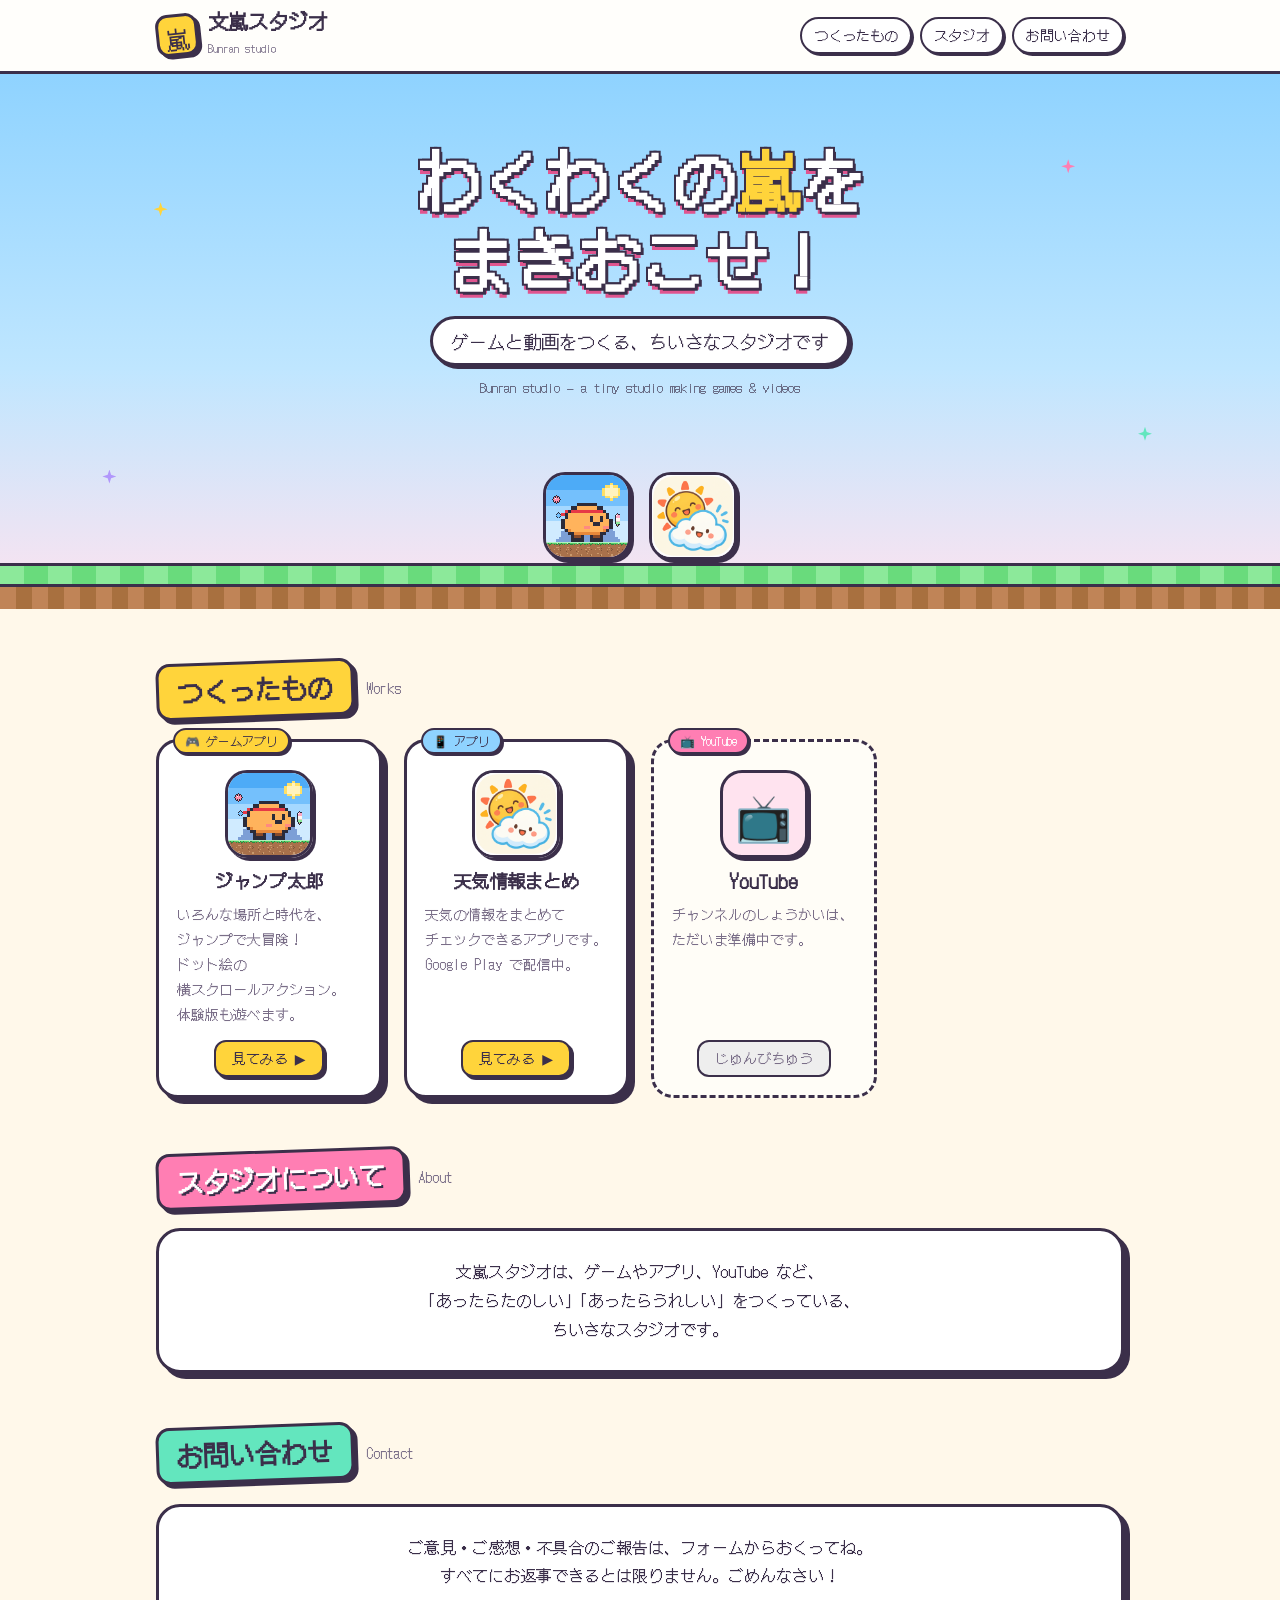
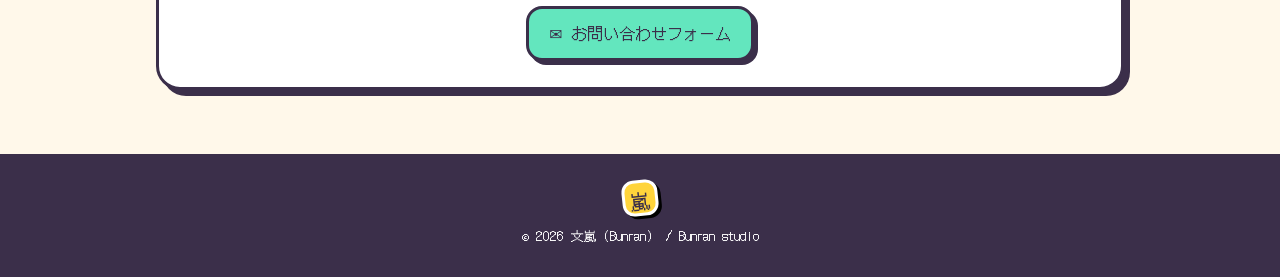
==== index.html @ 161453db "文嵐スタジオのサイトを公開" ====
<!doctype html>
<html lang="ja">
<head>
<meta charset="utf-8">
<meta name="viewport" content="width=device-width,initial-scale=1">
<title>文嵐スタジオ | Bunran studio</title>
<meta name="description" content="文嵐スタジオ（Bunran studio）は、ゲームやアプリ、YouTube などをつくる個人スタジオです。">
<meta property="og:title" content="文嵐スタジオ | Bunran studio">
<meta property="og:description" content="わくわくするものを、いろいろつくる、ちいさなスタジオ。">
<meta property="og:image" content="img/og.png">
<link rel="icon" href="img/icon.svg" type="image/svg+xml">
<link rel="stylesheet" href="fonts/dotgothic16.css">
<style>
:root {
  --cream:#fff8ea; --ink:#3b2f4a; --sub:#7a6e88;
  --pink:#ff7eb3; --pink2:#e0558f; --yellow:#ffd43b; --mint:#63e6be; --sky:#8fd3ff; --sky2:#cdeeff; --purple:#b197fc; --orange:#ffa94d;
}
* { box-sizing:border-box; }
html { scroll-behavior:smooth; }
body { word-break:auto-phrase; margin:0; background:var(--cream); color:var(--ink); font-family:'DotGothic16',system-ui,sans-serif; line-height:1.8; overflow-x:hidden; }
a { color:inherit; }
.wrap { max-width:1000px; margin:0 auto; padding-left:16px; padding-right:16px; }

/* ヘッダー */
header { position:sticky; top:0; z-index:10; background:#fffc; backdrop-filter:blur(6px); border-bottom:3px solid var(--ink); }
.nav { display:flex; align-items:center; justify-content:space-between; gap:10px; padding-top:10px; padding-bottom:10px; }
.logo { display:flex; align-items:center; gap:10px; text-decoration:none; }
.mark { width:42px; height:42px; border:3px solid var(--ink); border-radius:12px; background:var(--yellow); display:grid; place-items:center; font-size:24px; box-shadow:3px 3px 0 var(--ink); transform:rotate(-6deg); }
.logo b { font-size:20px; line-height:1.1; display:block; }
.logo small { font-size:11px; color:var(--sub); }
.nav ul { display:flex; gap:8px; list-style:none; margin:0; padding:0; }
.nav ul a { display:block; text-decoration:none; font-size:14px; padding:4px 12px; border:2px solid var(--ink); border-radius:99px; background:#fff; box-shadow:2px 2px 0 var(--ink); }
.nav ul a:hover { background:var(--sky2); }

/* ヒーロー（空と雲。主役はスタジオのマーク） */
.hero { position:relative; overflow:hidden; background:linear-gradient(#8fd3ff 0%,#bfe6ff 55%,#ffe3ef 100%); padding:64px 16px 64px; text-align:center; }
.hero.withground { padding-bottom:49px; }
.cloud { position:absolute; background:#fff; border-radius:99px; opacity:.95; animation:drift 28s linear infinite; }
.cloud::before,.cloud::after { content:''; position:absolute; background:#fff; border-radius:50%; }
.cloud::before { width:55%; height:160%; left:15%; top:-70%; }
.cloud::after { width:40%; height:130%; right:12%; top:-50%; }
.c1 { width:140px; height:40px; top:40px; left:-160px; }
.c2 { width:100px; height:30px; top:130px; left:-120px; animation-duration:36s; animation-delay:-14s; }
.c3 { width:170px; height:46px; top:230px; left:-200px; animation-duration:44s; animation-delay:-30s; }
@keyframes drift { to { transform:translateX(calc(100vw + 400px)); } }
.star { position:absolute; width:14px; height:14px; background:var(--yellow); clip-path:polygon(50% 0,62% 38%,100% 50%,62% 62%,50% 100%,38% 62%,0 50%,38% 38%); animation:twinkle 2.4s ease-in-out infinite; }
.s1 { top:24%; left:12%; } .s2 { top:16%; right:16%; background:var(--pink); animation-delay:-.8s; } .s3 { top:66%; right:10%; background:var(--mint); animation-delay:-1.6s; } .s4 { top:74%; left:8%; background:var(--purple); animation-delay:-1.1s; }
@keyframes twinkle { 50% { transform:scale(.4) rotate(45deg); opacity:.5; } }
/* つくったアプリのアイコンがはねる。アプリが増えたら .parade に <a><img></a> を足すだけ */
.parade { position:relative; z-index:1; display:flex; justify-content:center; flex-wrap:wrap; gap:18px; margin:72px auto 0; }
.parade a { display:block; width:88px; height:88px; animation:hop 1.1s cubic-bezier(.3,.7,.4,1) infinite; }
.parade a:nth-child(2) { animation-delay:-.37s; } .parade a:nth-child(3) { animation-delay:-.73s; } .parade a:nth-child(4) { animation-delay:-.2s; } .parade a:nth-child(5) { animation-delay:-.55s; }
.parade img.smooth, .card .thumb img.smooth { image-rendering:auto; }
.parade img { width:100%; height:100%; border:3px solid var(--ink); border-radius:22px; box-shadow:3px 3px 0 var(--ink); image-rendering:pixelated; background:#fff; }
@keyframes hop { 0%,100% { transform:translateY(0) scale(1.06,.94); } 45% { transform:translateY(-24px) scale(.96,1.04); } }
.ground { position:absolute; left:0; right:0; bottom:0; height:46px; background:repeating-linear-gradient(90deg,#8ce99a 0 24px,#69db7c 24px 48px); border-top:3px solid var(--ink); }
.ground::after { content:''; position:absolute; left:0; right:0; bottom:0; height:22px; background:repeating-linear-gradient(90deg,#c08457 0 16px,#a8703f 16px 32px); border-top:3px solid var(--ink); }
.hero h1 { position:relative; margin:0; font-size:clamp(34px,8vw,64px); line-height:1.25; color:#fff; text-shadow:3px 3px 0 var(--ink),-2px -2px 0 var(--ink),2px -2px 0 var(--ink),-2px 2px 0 var(--ink),0 6px 0 var(--pink2); }
.hero h1 .y { color:var(--yellow); }
.hero .lead { position:relative; display:inline-block; margin:18px 0 0; padding:6px 18px; background:#fff; border:3px solid var(--ink); border-radius:99px; box-shadow:3px 3px 0 var(--ink); font-size:clamp(14px,3.4vw,18px); }
.hero .en { position:relative; margin:10px 0 0; font-size:13px; opacity:.7; }

/* 見出し */
section { padding-top:52px; }
.h2 { display:flex; align-items:center; gap:12px; margin:0 0 22px; }
.h2 h2 { margin:0; font-size:26px; display:inline-block; padding:2px 18px; border:3px solid var(--ink); border-radius:14px; box-shadow:4px 4px 0 var(--ink); transform:rotate(-2deg); }
.h2 span { color:var(--sub); font-size:14px; }
#works .h2 h2 { background:var(--yellow); }
#about .h2 h2 { background:var(--pink); color:#fff; text-shadow:2px 2px 0 var(--ink); }
#contact .h2 h2 { background:var(--mint); }

/* つくったもの（同じ大きさのカードを並べる） */
.grid { display:grid; grid-template-columns:repeat(auto-fill,minmax(220px,1fr)); gap:22px; }
.card { position:relative; display:flex; flex-direction:column; background:#fff; border:3px solid var(--ink); border-radius:22px; padding:18px; box-shadow:6px 6px 0 var(--ink); text-decoration:none; transition:transform .12s, box-shadow .12s; }
a.card:hover { transform:translate(-3px,-3px) rotate(-1deg); box-shadow:9px 9px 0 var(--ink); }
.card .kind { position:absolute; top:-14px; left:14px; font-size:12px; padding:0 10px; border:2px solid var(--ink); border-radius:99px; box-shadow:2px 2px 0 var(--ink); }
.k-app { background:var(--yellow); } .k-yt { background:var(--pink); color:#fff; } .k-web { background:var(--sky); }
.card .thumb { width:88px; height:88px; margin:10px auto 10px; border:3px solid var(--ink); border-radius:22px; display:grid; place-items:center; font-size:46px; box-shadow:3px 3px 0 var(--ink); overflow:hidden; }
.card .thumb img { width:100%; height:100%; image-rendering:pixelated; }
.t-yt { background:#ffe3ef; } .t-line { background:#d3f9d8; } .t-web { background:var(--sky2); }
.card h3 { margin:0; font-size:18px; text-align:center; line-height:1.4; }
.card p { margin:8px 0 12px; font-size:14px; color:var(--sub); flex:1; }
.card .go { align-self:center; font-size:14px; padding:4px 16px; border:2px solid var(--ink); border-radius:12px; background:var(--yellow); box-shadow:3px 3px 0 var(--ink); }
.card.soon { border-style:dashed; box-shadow:none; background:#fffdf7; }
.card.soon .go { background:#eee; color:var(--sub); box-shadow:none; }
.card.soon .thumb { animation:bob 2.2s ease-in-out infinite; }
@keyframes bob { 50% { transform:translateY(-6px); } }

/* スタジオについて・お問い合わせ */
.box { text-align:center; background:#fff; border:3px solid var(--ink); border-radius:24px; padding:26px 16px; box-shadow:6px 6px 0 var(--ink); }
.box p { margin:0 0 16px; }
.box p:last-child { margin-bottom:0; }
.box .l { display:inline-block; }
br.sp { display:none; }
.box .catch { display:inline-block; font-size:clamp(19px,4.2vw,24px); margin-bottom:18px; padding:0 6px; background:linear-gradient(transparent 60%,var(--yellow) 60%); }
.btn { display:inline-block; padding:10px 20px; border:3px solid var(--ink); border-radius:16px; text-decoration:none; font-size:16px; background:var(--mint); box-shadow:4px 4px 0 var(--ink); transition:transform .1s, box-shadow .1s; }
.btn:hover { transform:translate(-2px,-2px); box-shadow:6px 6px 0 var(--ink); }
.btn:active { transform:translate(3px,3px); box-shadow:1px 1px 0 var(--ink); }

footer { margin-top:64px; background:var(--ink); color:#fff; text-align:center; padding:26px 16px 30px; font-size:13px; }
footer .mark { margin:0 auto 8px; width:36px; height:36px; font-size:20px; color:var(--ink); box-shadow:3px 3px 0 #000; border-color:#fff; }

@media (max-width:640px) {
  .nav { flex-wrap:wrap; }
  .nav ul a { font-size:12px; padding:2px 9px; }
  .logo b { font-size:17px; }
  .box { padding:22px 10px; }
  .box p { font-size:14.5px; }
  br.sp { display:inline; }
  .parade a { width:72px; height:72px; }
}
@media (prefers-reduced-motion:reduce) { * { animation:none !important; } }
</style>
</head>
<body>
<header>
  <div class="wrap nav">
    <a class="logo" href="index.html"><span class="mark">嵐</span><span><b>文嵐スタジオ</b><small>Bunran studio</small></span></a>
    <ul>
      <li><a href="#works">つくったもの</a></li>
      <li><a href="#about">スタジオ</a></li>
      <li><a href="#contact">お問い合わせ</a></li>
    </ul>
  </div>
</header>

<div class="hero withground">
  <span class="cloud c1"></span><span class="cloud c2"></span><span class="cloud c3"></span>
  <span class="star s1"></span><span class="star s2"></span><span class="star s3"></span><span class="star s4"></span>
  <h1>わくわくの<span class="y">嵐</span>を<br>まきおこせ！</h1>
  <p class="lead">ゲームと動画をつくる、ちいさなスタジオです</p>
  <p class="en">Bunran studio — a tiny studio making games &amp; videos</p>
  <div class="parade">
    <a href="jumptaro/index.html" title="ジャンプ太郎"><img src="jumptaro/img/icon.png" alt="ジャンプ太郎"></a>
    <a href="tenkimatome/index.html" title="天気情報まとめ"><img class="smooth" src="img/tenkimatome.png" alt="天気情報まとめ"></a>
  </div>
  <div class="ground"></div>
</div>

<main class="wrap">
  <!-- つくったもの：新しいものができたら <a class="card"> … </a> を足す。準備中のものは <div class="card soon"> -->
  <section id="works">
    <div class="h2"><h2>つくったもの</h2><span>Works</span></div>
    <div class="grid">

      <a class="card" href="jumptaro/index.html">
        <span class="kind k-app">🎮 ゲームアプリ</span>
        <div class="thumb"><img src="jumptaro/img/icon.png" alt=""></div>
        <h3>ジャンプ太郎</h3>
        <p>いろんな場所と時代を、ジャンプで大冒険！ドット絵の横スクロールアクション。体験版も遊べます。</p>
        <span class="go">見てみる ▶</span>
      </a>

      <a class="card" href="tenkimatome/index.html">
        <span class="kind k-web">📱 アプリ</span>
        <div class="thumb"><img class="smooth" src="img/tenkimatome.png" alt=""></div>
        <h3>天気情報まとめ</h3>
        <p>天気の情報をまとめてチェックできるアプリです。Google Play で配信中。</p>
        <span class="go">見てみる ▶</span>
      </a>

      <!-- YouTube：チャンネルごとにカードを作る（LINEスタンプはそのチャンネルのページにのせる） -->
      <div class="card soon">
        <span class="kind k-yt">📺 YouTube</span>
        <div class="thumb t-yt">📺</div>
        <h3>YouTube</h3>
        <p>チャンネルのしょうかいは、ただいま準備中です。</p>
        <span class="go">じゅんびちゅう</span>
      </div>

    </div>
  </section>

  <section id="about">
    <div class="h2"><h2>スタジオについて</h2><span>About</span></div>
    <div class="box">
      <p><span class="l">文嵐スタジオは、<br class="sp">ゲームやアプリ、YouTube など、</span><br><span class="l">「あったらたのしい」「あったらうれしい」を<br class="sp">つくっている、</span><br><span class="l">ちいさなスタジオです。</span></p>
    </div>
  </section>

  <section id="contact">
    <div class="h2"><h2>お問い合わせ</h2><span>Contact</span></div>
    <div class="box">
      <p>ご意見・ご感想・不具合のご報告は、フォームからおくってね。<br>すべてにお返事できるとは限りません。ごめんなさい！</p>
      <a class="btn" href="https://forms.gle/DzApiYNY5XGHRijs6" target="_blank" rel="noopener">✉ お問い合わせフォーム</a>
    </div>
  </section>
</main>

<footer>
  <div class="mark">嵐</div>
  © 2026 文嵐（Bunran） / Bunran studio
</footer>
</body>
</html>
---- fonts/dotgothic16.css ----
/* dotgothic16-[0]-400-normal */
@font-face {
  font-family: 'DotGothic16';
  font-style: normal;
  font-display: swap;
  font-weight: 400;
  src: url(dotgothic16-0-400-normal.woff2) format('woff2');
  unicode-range: U+25ee8,U+25f23,U+25f5c,U+25fd4,U+25fe0,U+25ffb,U+2600c,U+26017,U+26060,U+260ed,U+26222,U+2626a,U+26270,U+26286,U+2634c,U+26402,U+2667e,U+266b0,U+2671d,U+268dd,U+268ea,U+26951,U+2696f,U+26999,U+269dd,U+26a1e,U+26a58,U+26a8c,U+26ab7,U+26aff,U+26c29,U+26c73,U+26c9e,U+26cdd,U+26e40,U+26e65,U+26f94,U+26ff6-26ff8,U+270f4,U+2710d,U+27139,U+273da-273db,U+273fe,U+27410,U+27449,U+27614-27615,U+27631,U+27684,U+27693,U+2770e,U+27723,U+27752,U+278b2,U+27985,U+279b4,U+27a84,U+27bb3,U+27bbe,U+27bc7,U+27c3c,U+27cb8,U+27d73,U+27da0,U+27e10,U+27eaf,U+27fb7,U+2808a,U+280bb,U+28277,U+28282,U+282f3,U+283cd,U+2840c,U+28455,U+284dc,U+2856b,U+285c8-285c9,U+286d7,U+286fa,U+28946,U+28949,U+2896b,U+28987-28988,U+289ba-289bb,U+28a1e,U+28a29,U+28a43,U+28a71,U+28a99,U+28acd,U+28add,U+28ae4,U+28bc1,U+28bef,U+28cdd,U+28d10,U+28d71,U+28dfb,U+28e0f,U+28e17,U+28e1f,U+28e36,U+28e89,U+28eeb,U+28ef6,U+28f32,U+28ff8,U+292a0,U+292b1,U+29490,U+295cf,U+2967f,U+296f0,U+29719,U+29750,U+29810,U+298c6,U+29a72,U+29d4b,U+29ddb,U+29e15,U+29e3d,U+29e49,U+29e8a,U+29ec4,U+29edb,U+29ee9,U+29fce,U+29fd7,U+2a01a,U+2a02f,U+2a082,U+2a0f9,U+2a190,U+2a2b2,U+2a38c,U+2a437,U+2a5f1,U+2a602,U+2a61a,U+2a6b2,U+2a9e6,U+2b746,U+2b751,U+2b753,U+2b75a,U+2b75c,U+2b765,U+2b776-2b777,U+2b77c,U+2b782,U+2b789,U+2b78b,U+2b78e,U+2b794,U+2b7ac,U+2b7af,U+2b7bd,U+2b7c9,U+2b7cf,U+2b7d2,U+2b7d8,U+2b7f0,U+2b80d,U+2b817,U+2b81a,U+2d544,U+2e278,U+2e569,U+2e6ea,U+2f804,U+2f80f,U+2f815,U+2f818,U+2f81a,U+2f822,U+2f828,U+2f82c,U+2f833,U+2f83f,U+2f846,U+2f852,U+2f862,U+2f86d,U+2f873,U+2f877,U+2f884,U+2f899-2f89a,U+2f8a6,U+2f8ac,U+2f8b2,U+2f8b6,U+2f8d3,U+2f8db-2f8dc,U+2f8e1,U+2f8e5,U+2f8ea,U+2f8ed,U+2f8fc,U+2f903,U+2f90b,U+2f90f,U+2f91a,U+2f920-2f921,U+2f945,U+2f947,U+2f96c,U+2f995,U+2f9d0,U+2f9de-2f9df,U+2f9f4;
}

/* dotgothic16-[1]-400-normal */
@font-face {
  font-family: 'DotGothic16';
  font-style: normal;
  font-display: swap;
  font-weight: 400;
  src: url(dotgothic16-1-400-normal.woff2) format('woff2');
  unicode-range: U+1f235-1f23b,U+1f240-1f248,U+1f250-1f251,U+2000b,U+20089-2008a,U+200a2,U+200a4,U+200b0,U+200f5,U+20158,U+201a2,U+20213,U+2032b,U+20371,U+20381,U+203f9,U+2044a,U+20509,U+2053f,U+205b1,U+205d6,U+20611,U+20628,U+206ec,U+2074f,U+207c8,U+20807,U+2083a,U+208b9,U+2090e,U+2097c,U+20984,U+2099d,U+20a64,U+20ad3,U+20b1d,U+20b9f,U+20bb7,U+20d45,U+20d58,U+20de1,U+20e64,U+20e6d,U+20e95,U+20f5f,U+21201,U+2123d,U+21255,U+21274,U+2127b,U+212d7,U+212e4,U+212fd,U+2131b,U+21336,U+21344,U+213c4,U+2146d-2146e,U+215d7,U+21647,U+216b4,U+21706,U+21742,U+218bd,U+219c3,U+21a1a,U+21c56,U+21d2d,U+21d45,U+21d62,U+21d78,U+21d92,U+21d9c,U+21da1,U+21db7,U+21de0,U+21e33-21e34,U+21f1e,U+21f76,U+21ffa,U+2217b,U+22218,U+2231e,U+223ad,U+22609,U+226f3,U+2285b,U+228ab,U+2298f,U+22ab8,U+22b46,U+22b4f-22b50,U+22ba6,U+22c1d,U+22c24,U+22de1,U+22e42,U+22feb,U+231b6,U+231c3-231c4,U+231f5,U+23372,U+233cc,U+233d0,U+233d2-233d3,U+233d5,U+233da,U+233df,U+233e4,U+233fe,U+2344a-2344b,U+23451,U+23465,U+234e4,U+2355a,U+23594,U+235c4,U+23638-2363a,U+23647,U+2370c,U+2371c,U+2373f,U+23763-23764,U+237e7,U+237f1,U+237ff,U+23824,U+2383d,U+23a98,U+23c7f,U+23cbe,U+23cfe,U+23d00,U+23d0e,U+23d40,U+23dd3,U+23df9-23dfa,U+23f7e,U+2404b,U+24096,U+24103,U+241c6,U+241fe,U+242ee,U+243bc,U+243d0,U+24629,U+246a5,U+247f1,U+24896,U+248e9,U+24a4d,U+24b56,U+24b6f,U+24c16,U+24d14,U+24e04,U+24e0e,U+24e37,U+24e6a,U+24e8b,U+24ff2,U+2504a,U+25055,U+25122,U+251a9,U+251cd,U+251e5,U+2521e,U+2524c,U+2542e,U+2548e,U+254d9,U+2550e,U+255a7,U+2567f,U+25771,U+257a9,U+257b4,U+25874,U+259c4,U+259cc,U+259d4,U+25ad7,U+25ae3-25ae4,U+25af1,U+25bb2,U+25c4b,U+25c64,U+25da1,U+25e2e,U+25e56,U+25e62,U+25e65,U+25ec2,U+25ed8;
}

/* dotgothic16-[2]-400-normal */
@font-face {
  font-family: 'DotGothic16';
  font-style: normal;
  font-display: swap;
  font-weight: 400;
  src: url(dotgothic16-2-400-normal.woff2) format('woff2');
  unicode-range: U+ffd7,U+ffda-ffdc,U+ffe0-ffe2,U+ffe4,U+ffe6,U+ffe8-ffee,U+1f100-1f10c,U+1f110-1f16c,U+1f170-1f1ac,U+1f200-1f202,U+1f210-1f234;
}

/* dotgothic16-[3]-400-normal */
@font-face {
  font-family: 'DotGothic16';
  font-style: normal;
  font-display: swap;
  font-weight: 400;
  src: url(dotgothic16-3-400-normal.woff2) format('woff2');
  unicode-range: U+fa10,U+fa12-fa6d,U+fb00-fb04,U+fe10-fe19,U+fe30-fe42,U+fe44-fe52,U+fe54-fe66,U+fe68-fe6b,U+ff02,U+ff04,U+ff07,U+ff51,U+ff5b,U+ff5d,U+ff5f-ff60,U+ff66,U+ff69,U+ff87,U+ffa1-ffbe,U+ffc2-ffc7,U+ffca-ffcf,U+ffd2-ffd6;
}

/* dotgothic16-[4]-400-normal */
@font-face {
  font-family: 'DotGothic16';
  font-style: normal;
  font-display: swap;
  font-weight: 400;
  src: url(dotgothic16-4-400-normal.woff2) format('woff2');
  unicode-range: U+f92d-f959,U+f95b-f9f2,U+f9f4-fa0b,U+fa0e-fa0f;
}

/* dotgothic16-[5]-400-normal */
@font-face {
  font-family: 'DotGothic16';
  font-style: normal;
  font-display: swap;
  font-weight: 400;
  src: url(dotgothic16-5-400-normal.woff2) format('woff2');
  unicode-range: U+9e8b-9e8c,U+9e8e-9e8f,U+9e91-9e92,U+9e95-9e96,U+9e98,U+9e9b,U+9e9d-9e9e,U+9ea4-9ea5,U+9ea8-9eaa,U+9eac-9eb0,U+9eb3-9eb5,U+9eb8,U+9ebc-9ebf,U+9ec3,U+9ec6,U+9ec8,U+9ecb-9ecd,U+9ecf-9ed1,U+9ed4-9ed5,U+9ed8,U+9edb-9ee0,U+9ee4-9ee5,U+9ee7-9ee8,U+9eec-9ef2,U+9ef4-9ef9,U+9efb-9eff,U+9f02-9f03,U+9f07-9f09,U+9f0e-9f12,U+9f14-9f17,U+9f19-9f1b,U+9f1f-9f22,U+9f26,U+9f2a-9f2c,U+9f2f,U+9f31-9f32,U+9f34,U+9f37,U+9f39-9f3a,U+9f3c-9f3f,U+9f41,U+9f43-9f47,U+9f4a,U+9f4e-9f50,U+9f52-9f58,U+9f5a,U+9f5d-9f61,U+9f63,U+9f66-9f6a,U+9f6c-9f73,U+9f75-9f77,U+9f7a,U+9f7d,U+9f7f,U+9f8f-9f92,U+9f94-9f97,U+9f99,U+9f9c-9fa3,U+9fa5,U+9fb4,U+9fbc-9fc2,U+9fc4,U+9fc6,U+9fcc,U+f900-f92c;
}

/* dotgothic16-[6]-400-normal */
@font-face {
  font-family: 'DotGothic16';
  font-style: normal;
  font-display: swap;
  font-weight: 400;
  src: url(dotgothic16-6-400-normal.woff2) format('woff2');
  unicode-range: U+9c3e,U+9c41,U+9c43-9c4a,U+9c4e-9c50,U+9c52-9c54,U+9c56,U+9c58,U+9c5a-9c61,U+9c63,U+9c65,U+9c67-9c6b,U+9c6d-9c6e,U+9c70,U+9c72,U+9c75-9c78,U+9c7a-9c7c,U+9ce6-9ce7,U+9ceb-9cec,U+9cf0,U+9cf2,U+9cf6-9cf7,U+9cf9,U+9d02-9d03,U+9d06-9d09,U+9d0b,U+9d0e,U+9d11-9d12,U+9d15,U+9d17-9d18,U+9d1b-9d1f,U+9d23,U+9d26,U+9d2a-9d2c,U+9d2f-9d30,U+9d32-9d34,U+9d3a,U+9d3c-9d3f,U+9d41-9d48,U+9d4a,U+9d50-9d54,U+9d59,U+9d5d-9d65,U+9d69-9d6c,U+9d6f-9d70,U+9d72-9d73,U+9d76-9d77,U+9d7a-9d7c,U+9d7e,U+9d83-9d84,U+9d86-9d87,U+9d89-9d8a,U+9d8d-9d8e,U+9d92-9d93,U+9d95-9d9a,U+9da1,U+9da4,U+9da9-9dac,U+9dae,U+9db1-9db2,U+9db5,U+9db8-9dbd,U+9dbf-9dc4,U+9dc6-9dc7,U+9dc9-9dca,U+9dcf,U+9dd3-9dd7,U+9dd9-9dda,U+9dde-9de0,U+9de3,U+9de5-9de7,U+9de9,U+9deb,U+9ded-9df0,U+9df3-9df4,U+9df8,U+9dfd-9dfe,U+9e02,U+9e07,U+9e0a,U+9e0d-9e0e,U+9e10-9e12,U+9e15-9e16,U+9e19-9e1f,U+9e75,U+9e79-9e7d,U+9e80-9e85,U+9e87-9e88;
}

/* dotgothic16-[7]-400-normal */
@font-face {
  font-family: 'DotGothic16';
  font-style: normal;
  font-display: swap;
  font-weight: 400;
  src: url(dotgothic16-7-400-normal.woff2) format('woff2');
  unicode-range: U+9ae5-9ae7,U+9ae9,U+9aeb-9aec,U+9aee-9aef,U+9af1-9af5,U+9af7,U+9af9-9afb,U+9afd,U+9aff-9b06,U+9b08-9b09,U+9b0b-9b0e,U+9b10,U+9b12,U+9b16,U+9b18-9b1d,U+9b1f-9b20,U+9b22-9b23,U+9b25-9b2f,U+9b32-9b35,U+9b37,U+9b39-9b3b,U+9b3d,U+9b43-9b44,U+9b48,U+9b4b-9b4f,U+9b51,U+9b55-9b58,U+9b5b,U+9b5e,U+9b61,U+9b63,U+9b65-9b66,U+9b68,U+9b6a-9b6f,U+9b72-9b79,U+9b7f-9b80,U+9b83-9b87,U+9b89-9b8b,U+9b8d,U+9b8f-9b94,U+9b96-9b97,U+9b9a,U+9b9d-9ba0,U+9ba6-9ba7,U+9ba9-9baa,U+9bac,U+9bb0-9bb2,U+9bb4,U+9bb7-9bb9,U+9bbb-9bbc,U+9bbe-9bc1,U+9bc6-9bc8,U+9bca,U+9bce-9bd2,U+9bd4,U+9bd7-9bd8,U+9bdd,U+9bdf,U+9be1-9be5,U+9be7,U+9bea-9beb,U+9bee-9bf3,U+9bf5,U+9bf7-9bfa,U+9bfd,U+9bff-9c00,U+9c02,U+9c04,U+9c06,U+9c08-9c0d,U+9c0f-9c16,U+9c18-9c1e,U+9c21-9c2a,U+9c2d-9c32,U+9c35-9c37,U+9c39-9c3a,U+9c3d;
}

/* dotgothic16-[8]-400-normal */
@font-face {
  font-family: 'DotGothic16';
  font-style: normal;
  font-display: swap;
  font-weight: 400;
  src: url(dotgothic16-8-400-normal.woff2) format('woff2');
  unicode-range: U+98eb,U+98ed-98ee,U+98f0-98f1,U+98f3,U+98f6,U+9902,U+9907-9909,U+9911-9912,U+9914-9918,U+991a-9922,U+9924,U+9926-9927,U+992b-992c,U+992e,U+9931-9935,U+9939-993e,U+9940-9942,U+9945-9949,U+994b-994e,U+9950-9952,U+9954-9955,U+9958-9959,U+995b-995c,U+995e-9960,U+9963,U+9997-9998,U+999b,U+999d-999f,U+99a3,U+99a5-99a6,U+99a8,U+99ad-99ae,U+99b0-99b2,U+99b5,U+99b9-99ba,U+99bc-99bd,U+99bf,U+99c1,U+99c3,U+99c8-99c9,U+99d1,U+99d3-99d5,U+99d8-99df,U+99e1-99e2,U+99e7,U+99ea-99ee,U+99f0-99f2,U+99f4-99f5,U+99f8-99f9,U+99fb-99fe,U+9a01-9a05,U+9a08,U+9a0a-9a0c,U+9a0f-9a11,U+9a16,U+9a1a,U+9a1e,U+9a20,U+9a22-9a24,U+9a27,U+9a2b,U+9a2d-9a2e,U+9a31,U+9a33,U+9a35-9a38,U+9a3e,U+9a40-9a45,U+9a47,U+9a4a-9a4e,U+9a51-9a52,U+9a54-9a58,U+9a5b,U+9a5d,U+9a5f,U+9a62,U+9a64-9a65,U+9a69-9a6c,U+9aaa,U+9aac-9ab0,U+9ab2,U+9ab4-9ab7,U+9ab9,U+9abb-9ac1,U+9ac3,U+9ac6,U+9ac8,U+9ace-9ad3,U+9ad5-9ad7,U+9adb-9adc,U+9ade-9ae0,U+9ae2-9ae4;
}

/* dotgothic16-[9]-400-normal */
@font-face {
  font-family: 'DotGothic16';
  font-style: normal;
  font-display: swap;
  font-weight: 400;
  src: url(dotgothic16-9-400-normal.woff2) format('woff2');
  unicode-range: U+971d,U+9721-9724,U+9728,U+972a,U+9730-9731,U+9733,U+9736,U+9738-9739,U+973b,U+973d-973e,U+9741-9744,U+9746-974a,U+974d-974f,U+9751,U+9755,U+9757-9758,U+975a-975c,U+9760-9761,U+9763-9764,U+9766-9768,U+976a-976b,U+976e,U+9771,U+9773,U+9776-977d,U+977f-9781,U+9785-9786,U+9789,U+978b,U+978f-9790,U+9795-9797,U+9799-979a,U+979c,U+979e-97a0,U+97a2-97a3,U+97a6,U+97a8,U+97ab-97ac,U+97ae,U+97b1-97b6,U+97b8-97ba,U+97bc,U+97be-97bf,U+97c1,U+97c3-97ce,U+97d0-97d1,U+97d4,U+97d7-97d9,U+97db-97de,U+97e0-97e1,U+97e4,U+97e6,U+97ed-97ef,U+97f1-97f2,U+97f4-97f8,U+97fa,U+9804,U+9807,U+980a,U+980c-980f,U+9814,U+9816-9817,U+9819-981a,U+981c,U+981e,U+9820-9821,U+9823-9826,U+982b,U+982e-9830,U+9832-9835,U+9837,U+9839,U+983d-983e,U+9844,U+9846-9847,U+984a-984b,U+984f,U+9851-9853,U+9856-9857,U+9859-985b,U+9862-9863,U+9865-9866,U+986a-986c,U+986f-9871,U+9873-9875,U+98aa-98ab,U+98ad-98ae,U+98b0-98b1,U+98b4,U+98b6-98b8,U+98ba-98bc,U+98bf,U+98c2-98c8,U+98cb-98cc,U+98ce,U+98dc,U+98de,U+98e0-98e1,U+98e3,U+98e5-98e7,U+98e9-98ea;
}

/* dotgothic16-[10]-400-normal */
@font-face {
  font-family: 'DotGothic16';
  font-style: normal;
  font-display: swap;
  font-weight: 400;
  src: url(dotgothic16-10-400-normal.woff2) format('woff2');
  unicode-range: U+944a,U+944c,U+9452-9453,U+9455,U+9459-945c,U+945e-9463,U+9468,U+946a-946b,U+946d-9472,U+9475,U+9477,U+947c-947f,U+9481,U+9483-9485,U+9578-9579,U+957e-957f,U+9582,U+9584,U+9586-9588,U+958a,U+958c-958f,U+9592,U+9594,U+9596,U+9598-9599,U+959d-95a1,U+95a4,U+95a6-95a9,U+95ab-95ad,U+95b1,U+95b4,U+95b6,U+95b9-95bf,U+95c3,U+95c6,U+95c8-95cd,U+95d0-95d6,U+95d9-95da,U+95dc-95e2,U+95e4-95e6,U+95e8,U+961d-961e,U+9621-9622,U+9624-9626,U+9628,U+962c,U+962e-962f,U+9631,U+9633-9634,U+9637-963a,U+963c-963d,U+9641-9642,U+964b-964c,U+964f,U+9652,U+9654,U+9656-9658,U+965c-965f,U+9661,U+9666,U+966a,U+966c,U+966e,U+9672,U+9674,U+9677,U+967b-967c,U+967e-967f,U+9681-9684,U+9689,U+968b,U+968d,U+9691,U+9695-9698,U+969a,U+969d,U+969f,U+96a4-96aa,U+96ae-96b4,U+96b6,U+96b8-96bb,U+96bd,U+96c1,U+96c9-96cb,U+96cd-96ce,U+96d2,U+96d5-96d6,U+96d8-96da,U+96dc-96df,U+96e9,U+96ef,U+96f1,U+96f9-96fa,U+9702-9706,U+9708-9709,U+970d-970f,U+9711,U+9713-9714,U+9716,U+9719-971b;
}

/* dotgothic16-[11]-400-normal */
@font-face {
  font-family: 'DotGothic16';
  font-style: normal;
  font-display: swap;
  font-weight: 400;
  src: url(dotgothic16-11-400-normal.woff2) format('woff2');
  unicode-range: U+92bc-92bd,U+92bf-92c3,U+92c5-92c8,U+92cb-92d0,U+92d2-92d3,U+92d5,U+92d7-92d9,U+92dc-92dd,U+92df-92e1,U+92e3-92e5,U+92e7-92ea,U+92ec,U+92ee,U+92f0,U+92f2,U+92f7-92fb,U+92ff-9300,U+9302,U+9304,U+9308,U+930d,U+930f-9311,U+9314-9315,U+9318-931a,U+931c-931f,U+9321-9325,U+9327-932b,U+932e,U+9333-9337,U+933a-933b,U+9344,U+9347-934a,U+934d,U+9350-9352,U+9354-9358,U+935a,U+935c,U+935e,U+9360,U+9364-9365,U+9367,U+9369-936d,U+936f-9371,U+9373-9374,U+9376,U+937a,U+937d-9382,U+9388,U+938a-938b,U+938d,U+938f,U+9392,U+9394-9395,U+9397-9398,U+939a-939b,U+939e,U+93a1,U+93a3-93a4,U+93a6,U+93a8-93a9,U+93ab-93ad,U+93b0,U+93b4-93b6,U+93b9-93bb,U+93c1,U+93c3-93cd,U+93d0-93d1,U+93d3,U+93d6-93d9,U+93dc-93df,U+93e2,U+93e4-93e8,U+93f1,U+93f5,U+93f7-93fb,U+93fd,U+9401-9404,U+9407-9409,U+940d-9410,U+9413-9417,U+9419-941a,U+941f,U+9421,U+942b,U+942e-942f,U+9431-9434,U+9436,U+9438,U+943a-943b,U+943d,U+943f,U+9441,U+9443-9445,U+9448;
}

/* dotgothic16-[12]-400-normal */
@font-face {
  font-family: 'DotGothic16';
  font-style: normal;
  font-display: swap;
  font-weight: 400;
  src: url(dotgothic16-12-400-normal.woff2) format('woff2');
  unicode-range: U+9143,U+9146-914c,U+914f,U+9153,U+9156-915b,U+9161,U+9163-9165,U+9167,U+9169,U+916d,U+9172-9174,U+9179-917b,U+9181-9183,U+9185-9187,U+9189-918b,U+918e,U+9191,U+9193-9195,U+9197-9198,U+919e,U+91a1-91a2,U+91a6,U+91a8,U+91aa-91b6,U+91ba-91bd,U+91bf-91c6,U+91c9,U+91cb,U+91d0,U+91d3-91d4,U+91d6-91d7,U+91d9-91db,U+91de-91df,U+91e1,U+91e4-91e6,U+91e9-91ea,U+91ec-91f1,U+91f5-91f7,U+91f9,U+91fb-91fd,U+91ff-9201,U+9204-9207,U+9209-920a,U+920c,U+920e,U+9210-9218,U+921c-921e,U+9223-9226,U+9228-9229,U+922c,U+922e-9230,U+9233,U+9235-923a,U+923c,U+923e-9240,U+9242-9243,U+9245-924b,U+924d-9251,U+9256-925a,U+925c-925e,U+9260-9261,U+9264-9269,U+926e-9270,U+9275-9279,U+927b-927f,U+9288-928a,U+928d-928e,U+9291-9293,U+9295-9297,U+9299,U+929b-929c,U+929f-92a0,U+92a4-92a5,U+92a7-92a8,U+92ab,U+92af,U+92b2-92b3,U+92b6-92bb;
}

/* dotgothic16-[13]-400-normal */
@font-face {
  font-family: 'DotGothic16';
  font-style: normal;
  font-display: swap;
  font-weight: 400;
  src: url(dotgothic16-13-400-normal.woff2) format('woff2');
  unicode-range: U+8f52-8f55,U+8f57-8f58,U+8f5c-8f5e,U+8f61-8f66,U+8f9c-8f9d,U+8f9f-8fa2,U+8fa4-8fa8,U+8fad-8faf,U+8fb4-8fb8,U+8fbe,U+8fc0-8fc2,U+8fc6,U+8fc8,U+8fca-8fcb,U+8fcd,U+8fd0,U+8fd2-8fd3,U+8fd5,U+8fda,U+8fe0,U+8fe2-8fe5,U+8fe8-8fea,U+8fed-8fef,U+8ff1,U+8ff4-8ff6,U+8ff8-8ffb,U+8ffe,U+9002,U+9004-9005,U+9008,U+900b-900e,U+9011,U+9013,U+9015-9016,U+9018,U+901b,U+901e,U+9021,U+9027-902a,U+902c-902d,U+902f,U+9033-9037,U+9039,U+903c,U+903e-903f,U+9041,U+9043-9044,U+9049,U+904c,U+904f-9052,U+9056,U+9058,U+905b-905e,U+9062,U+9066-9068,U+906c,U+906f-9070,U+9072,U+9074,U+9076,U+9079,U+9080-9083,U+9085,U+9087-9088,U+908b-908c,U+908e-9090,U+9095,U+9097-9099,U+909b,U+90a0-90a2,U+90a5,U+90a8,U+90af-90b6,U+90bd-90be,U+90c3-90c5,U+90c7-90c9,U+90cc,U+90d2,U+90d5,U+90d7-90d9,U+90db-90df,U+90e2,U+90e4-90e5,U+90eb,U+90ef-90f0,U+90f2,U+90f4,U+90f6,U+90fe-9100,U+9102,U+9104-9106,U+9108,U+910d,U+9110,U+9112,U+9114-911a,U+911c,U+911e,U+9120,U+9122-9123,U+9125,U+9127,U+9129,U+912d-9132,U+9134,U+9136-9137,U+9139-913a,U+913c-913d;
}

/* dotgothic16-[14]-400-normal */
@font-face {
  font-family: 'DotGothic16';
  font-style: normal;
  font-display: swap;
  font-weight: 400;
  src: url(dotgothic16-14-400-normal.woff2) format('woff2');
  unicode-range: U+8dc0,U+8dc2,U+8dc5-8dc8,U+8dca-8dcc,U+8dce-8dcf,U+8dd1,U+8dd4-8dd7,U+8dd9-8ddb,U+8ddf,U+8de3-8de5,U+8de7,U+8dea-8dec,U+8df0-8df2,U+8df4,U+8dfc-8dfd,U+8dff,U+8e01,U+8e04-8e06,U+8e08-8e09,U+8e0b-8e0c,U+8e10-8e11,U+8e14,U+8e16,U+8e1d-8e23,U+8e26-8e27,U+8e30-8e31,U+8e33-8e39,U+8e3d,U+8e40-8e42,U+8e44,U+8e47-8e50,U+8e54-8e55,U+8e59,U+8e5b-8e64,U+8e69,U+8e6c-8e6d,U+8e6f-8e72,U+8e75-8e77,U+8e79-8e7c,U+8e81-8e85,U+8e89,U+8e8b,U+8e90-8e95,U+8e98-8e9b,U+8e9d-8e9e,U+8ea1-8ea2,U+8ea7,U+8ea9-8eaa,U+8eac-8eb1,U+8eb3,U+8eb5-8eb6,U+8eba-8ebb,U+8ebe,U+8ec0-8ec1,U+8ec3-8ec8,U+8ecb,U+8ecf,U+8ed1,U+8ed4,U+8edb-8edc,U+8ee3,U+8ee8,U+8eeb,U+8eed-8eee,U+8ef0-8ef1,U+8ef7,U+8ef9-8efc,U+8efe,U+8f00,U+8f02,U+8f05,U+8f07-8f08,U+8f0a,U+8f0f-8f10,U+8f12-8f13,U+8f15-8f19,U+8f1b-8f1c,U+8f1e-8f21,U+8f23,U+8f25-8f28,U+8f2b-8f2f,U+8f33-8f37,U+8f39-8f3b,U+8f3e,U+8f40-8f43,U+8f45-8f47,U+8f49-8f4a,U+8f4c-8f4f,U+8f51;
}

/* dotgothic16-[15]-400-normal */
@font-face {
  font-family: 'DotGothic16';
  font-style: normal;
  font-display: swap;
  font-weight: 400;
  src: url(dotgothic16-15-400-normal.woff2) format('woff2');
  unicode-range: U+8b2d,U+8b30,U+8b37,U+8b3c,U+8b3e,U+8b41-8b46,U+8b48-8b49,U+8b4c-8b4f,U+8b51-8b54,U+8b56,U+8b59,U+8b5b,U+8b5e-8b5f,U+8b63,U+8b69,U+8b6b-8b6d,U+8b6f,U+8b71,U+8b74,U+8b76,U+8b78-8b79,U+8b7c-8b81,U+8b84-8b85,U+8b8a-8b8f,U+8b92-8b96,U+8b99-8b9a,U+8b9c-8ba0,U+8c38-8c3a,U+8c3d-8c3f,U+8c41,U+8c45,U+8c47-8c49,U+8c4b-8c4c,U+8c4e-8c51,U+8c53-8c55,U+8c57-8c59,U+8c5b,U+8c5d,U+8c62-8c64,U+8c66,U+8c68-8c69,U+8c6b-8c6d,U+8c73,U+8c75-8c76,U+8c78,U+8c7a-8c7c,U+8c7e,U+8c82,U+8c85-8c87,U+8c89-8c8b,U+8c8d-8c8e,U+8c90,U+8c92-8c94,U+8c98-8c99,U+8c9b-8c9c,U+8c9f,U+8ca4,U+8cad-8cae,U+8cb2-8cb3,U+8cb6,U+8cb9-8cba,U+8cbd,U+8cc1-8cc2,U+8cc4-8cc6,U+8cc8-8cc9,U+8ccb,U+8ccd-8ccf,U+8cd2,U+8cd5-8cd6,U+8cd9-8cda,U+8cdd,U+8ce1,U+8ce3-8ce4,U+8ce6,U+8ce8,U+8cec,U+8cef-8cf2,U+8cf4-8cf5,U+8cf7-8cf8,U+8cfa-8cfb,U+8cfd-8cff,U+8d01,U+8d03-8d04,U+8d07,U+8d09-8d0b,U+8d0d-8d10,U+8d12-8d14,U+8d16-8d17,U+8d1b-8d1d,U+8d65,U+8d67,U+8d69,U+8d6b-8d6e,U+8d71,U+8d73,U+8d76,U+8d7f,U+8d81-8d82,U+8d84,U+8d88,U+8d8d,U+8d90-8d91,U+8d95,U+8d99,U+8d9e-8da0,U+8da6,U+8da8,U+8dab-8dac,U+8daf,U+8db2,U+8db5,U+8db7,U+8db9-8dbc,U+8dbe;
}

/* dotgothic16-[16]-400-normal */
@font-face {
  font-family: 'DotGothic16';
  font-style: normal;
  font-display: swap;
  font-weight: 400;
  src: url(dotgothic16-16-400-normal.woff2) format('woff2');
  unicode-range: U+8973-8975,U+8977,U+897a-897e,U+8980,U+8983,U+8988-898a,U+898d,U+8990,U+8993-8995,U+8998,U+899b-899c,U+899f-89a1,U+89a5-89a6,U+89a9,U+89ac,U+89af-89b0,U+89b2,U+89b4-89b7,U+89ba,U+89bc-89bd,U+89bf-89c1,U+89d4-89d8,U+89da,U+89dc-89dd,U+89e5,U+89e7,U+89e9,U+89eb,U+89ed,U+89f1,U+89f3-89f4,U+89f6,U+89f8-89f9,U+89fd,U+89ff,U+8a01,U+8a04-8a05,U+8a07,U+8a0c,U+8a0f-8a12,U+8a14-8a16,U+8a1b,U+8a1d-8a1e,U+8a20-8a22,U+8a24-8a26,U+8a2b-8a2c,U+8a2f,U+8a35-8a37,U+8a3b,U+8a3d-8a3e,U+8a40-8a41,U+8a43,U+8a45-8a49,U+8a4d-8a4e,U+8a51-8a54,U+8a56-8a58,U+8a5b-8a5d,U+8a61-8a62,U+8a65,U+8a67,U+8a6c-8a6d,U+8a75-8a77,U+8a79-8a7c,U+8a7e-8a80,U+8a82-8a86,U+8a8b,U+8a8f-8a92,U+8a96-8a97,U+8a99-8a9a,U+8a9f,U+8aa1,U+8aa3,U+8aa5-8aaa,U+8aae-8aaf,U+8ab3,U+8ab6-8ab7,U+8abb-8abc,U+8abe,U+8ac2-8ac4,U+8ac6,U+8ac8-8aca,U+8acc-8acd,U+8ad0-8ad1,U+8ad3-8ad5,U+8ad7,U+8ada-8ae2,U+8ae4,U+8ae7,U+8aeb-8aec,U+8aee,U+8af0-8af1,U+8af3-8af7,U+8afa,U+8afc,U+8aff,U+8b01-8b02,U+8b04-8b07,U+8b0a-8b0d,U+8b0f-8b11,U+8b14,U+8b16,U+8b1a,U+8b1c,U+8b1e-8b20,U+8b26,U+8b28,U+8b2b-8b2c;
}

/* dotgothic16-[17]-400-normal */
@font-face {
  font-family: 'DotGothic16';
  font-style: normal;
  font-display: swap;
  font-weight: 400;
  src: url(dotgothic16-17-400-normal.woff2) format('woff2');
  unicode-range: U+87e2-87e6,U+87ea-87ed,U+87ef,U+87f1,U+87f3,U+87f5-87f8,U+87fa-87fb,U+87fe-87ff,U+8801,U+8803,U+8805-8807,U+8809-880b,U+880d-8816,U+8818-881c,U+881e-881f,U+8821-8822,U+8827-8828,U+882d-882e,U+8830-8832,U+8835-8836,U+8839-883c,U+8841-8845,U+8848-884b,U+884d-884e,U+8851-8852,U+8855-8856,U+8858-885a,U+885c,U+885e-8860,U+8862,U+8864,U+8869,U+886b,U+886e-886f,U+8871-8872,U+8875,U+8877,U+8879,U+887b,U+887d-887e,U+8880-8882,U+8888,U+888d,U+8892,U+8897-889c,U+889e-88a0,U+88a2,U+88a4,U+88a8,U+88aa,U+88ae,U+88b0-88b1,U+88b5,U+88b7,U+88ba,U+88bc-88c0,U+88c3-88c4,U+88c6,U+88ca-88ce,U+88d1-88d4,U+88d8-88d9,U+88db,U+88dd-88e1,U+88e7-88e8,U+88ef-88f2,U+88f4-88f5,U+88f7,U+88f9,U+88fc,U+8901-8902,U+8904,U+8906,U+890a,U+890c-890f,U+8913,U+8915-8916,U+8918-891a,U+891c-891e,U+8920,U+8925-8928,U+892a-892b,U+8930-8932,U+8935-893b,U+893e,U+8940-8946,U+8949,U+894c-894d,U+894f,U+8952,U+8956-8957,U+895a-895c,U+895e,U+8960-8964,U+8966,U+896a-896b,U+896d-8970;
}

/* dotgothic16-[18]-400-normal */
@font-face {
  font-family: 'DotGothic16';
  font-style: normal;
  font-display: swap;
  font-weight: 400;
  src: url(dotgothic16-18-400-normal.woff2) format('woff2');
  unicode-range: U+8655-8659,U+865b,U+865d-8664,U+8667,U+8669,U+866c,U+866f,U+8671,U+8675-8677,U+867a-867b,U+867d,U+8687-8689,U+868b-868d,U+8691,U+8693,U+8695-8696,U+8698,U+869a,U+869c-869d,U+86a1,U+86a3-86a4,U+86a6-86ab,U+86ad,U+86af-86b1,U+86b3-86b9,U+86bf-86c1,U+86c3-86c6,U+86c9,U+86cb,U+86ce,U+86d1-86d2,U+86d4-86d5,U+86d7,U+86da,U+86dc,U+86de-86e0,U+86e3-86e7,U+86e9,U+86ec-86ed,U+86ef,U+86f8-86fe,U+8700,U+8703-870b,U+870d-8714,U+8719-871a,U+871e-871f,U+8721-8723,U+8725,U+8728-8729,U+872e-872f,U+8731-8732,U+8734,U+8737,U+8739-8740,U+8743,U+8745,U+8749,U+874b-874e,U+8751,U+8753,U+8755,U+8757-8759,U+875d,U+875f-8761,U+8763-8766,U+8768,U+876a,U+876e-876f,U+8771-8772,U+8774,U+8778,U+877b-877c,U+877f,U+8782-8789,U+878b-878c,U+878e,U+8790,U+8793,U+8795,U+8797-8799,U+879e-87a0,U+87a2-87a3,U+87a7,U+87ab-87af,U+87b1,U+87b3,U+87b5,U+87bb,U+87bd-87c1,U+87c4,U+87c6-87cb,U+87ce,U+87d0,U+87d2,U+87d5-87d6,U+87d9-87da,U+87dc,U+87df-87e0;
}

/* dotgothic16-[19]-400-normal */
@font-face {
  font-family: 'DotGothic16';
  font-style: normal;
  font-display: swap;
  font-weight: 400;
  src: url(dotgothic16-19-400-normal.woff2) format('woff2');
  unicode-range: U+84b4,U+84b9-84bb,U+84bd-84c2,U+84c6-84ca,U+84cc-84d1,U+84d3,U+84d6,U+84d9-84da,U+84dc,U+84e7,U+84ea,U+84ec,U+84ef-84f2,U+84f4,U+84f7,U+84fa-84fd,U+84ff-8500,U+8502-8503,U+8506-8507,U+850c,U+850e,U+8510,U+8514-8515,U+8517-8518,U+851a-851c,U+851e-851f,U+8521-8525,U+8527,U+852a-852c,U+852f,U+8532-8534,U+8536,U+853e-8541,U+8543,U+8546,U+8548,U+854a-854b,U+854f-8553,U+8555-855a,U+855c-8564,U+8569-856b,U+856d,U+856f,U+8577,U+8579-857b,U+857d-8581,U+8585-8586,U+8588-858c,U+858f-8591,U+8593,U+8597-8598,U+859b-859d,U+859f-85a0,U+85a2,U+85a4-85a5,U+85a7-85a8,U+85ad-85b0,U+85b4,U+85b6-85ba,U+85bc-85bf,U+85c1-85c2,U+85c7,U+85c9-85cb,U+85ce-85d0,U+85d5,U+85d8-85da,U+85dc,U+85df-85e1,U+85e5-85e6,U+85e8,U+85ed,U+85f3-85f4,U+85f6-85f7,U+85f9-85fa,U+85fc,U+85fe-8600,U+8602,U+8604-8606,U+860a-860b,U+860d-860e,U+8610-8613,U+8616-861b,U+861e,U+8621-8622,U+8624,U+8627,U+8629,U+862f-8630,U+8636,U+8638-863a,U+863c-863d,U+863f-8642,U+8646,U+864d,U+8652-8654;
}

/* dotgothic16-[20]-400-normal */
@font-face {
  font-family: 'DotGothic16';
  font-style: normal;
  font-display: swap;
  font-weight: 400;
  src: url(dotgothic16-20-400-normal.woff2) format('woff2');
  unicode-range: U+82e8,U+82ea,U+82ed,U+82ef,U+82f3-82f4,U+82f6-82f7,U+82f9,U+82fb,U+82fd-82fe,U+8300-8301,U+8303,U+8306-8308,U+830a-830c,U+8316-8318,U+831b,U+831d-831f,U+8321-8323,U+832b-8335,U+8337,U+833a,U+833c-833d,U+8340,U+8342-8347,U+834a,U+834d-8351,U+8353-8357,U+835a,U+8362-8363,U+8370,U+8373,U+8375,U+8378,U+837c-837d,U+837f-8380,U+8382,U+8384-8387,U+838a,U+838d-838e,U+8392-8396,U+8398-83a0,U+83a2,U+83a6-83ad,U+83b1,U+83b5,U+83bd-83c1,U+83c7,U+83c9,U+83ce-83d1,U+83d4,U+83d6,U+83d8,U+83dd,U+83df-83e1,U+83e5,U+83e8,U+83ea-83eb,U+83f0,U+83f2,U+83f4,U+83f6-83f9,U+83fb-83fd,U+8401,U+8403-8404,U+8406-8407,U+840a-840b,U+840d,U+840f,U+8411,U+8413,U+8415,U+8417,U+8419,U+8420,U+8422,U+842a,U+842f,U+8431,U+8435,U+8438-8439,U+843c,U+8445-8448,U+844a,U+844d-844f,U+8451-8452,U+8456,U+8458-845a,U+845c,U+845f-8462,U+8464-8467,U+8469-846b,U+846d-8470,U+8473-8474,U+8476-847a,U+847c-847d,U+8481-8482,U+8484-8485,U+848b,U+8490,U+8492-8493,U+8495,U+8497,U+849c,U+849e-849f,U+84a1,U+84a6,U+84a8-84aa,U+84ad,U+84af,U+84b1;
}

/* dotgothic16-[21]-400-normal */
@font-face {
  font-family: 'DotGothic16';
  font-style: normal;
  font-display: swap;
  font-weight: 400;
  src: url(dotgothic16-21-400-normal.woff2) format('woff2');
  unicode-range: U+814a,U+814c,U+8151-8153,U+8157,U+815f-8161,U+8165-8169,U+816d-816f,U+8171,U+8173-8174,U+8177,U+8180-8186,U+8188,U+818a-818b,U+818e,U+8190,U+8193,U+8195-8196,U+8198,U+819b,U+819e,U+81a0,U+81a2,U+81a4,U+81a9,U+81ae,U+81b0,U+81b2,U+81b4-81b5,U+81b8,U+81ba-81bb,U+81bd-81be,U+81c0-81c3,U+81c5-81c6,U+81c8-81cb,U+81cd-81cf,U+81d1,U+81d5-81db,U+81dd-81e1,U+81e4-81e5,U+81e7,U+81eb-81ec,U+81ef-81f2,U+81f5-81f6,U+81f8-81fb,U+81fd-8205,U+8209-820b,U+820d,U+820f,U+8212-8214,U+8216,U+8219-821d,U+8221-8222,U+8228-8229,U+822b,U+822e,U+8232-8235,U+8237-8238,U+823a,U+823c,U+8240,U+8243-8246,U+8249,U+824b,U+824e-824f,U+8251,U+8256-825a,U+825c-825d,U+825f-8260,U+8262-8264,U+8267-8268,U+826a-826b,U+826d-826e,U+8271,U+8274,U+8277,U+8279,U+827b,U+827d-8281,U+8283-8284,U+8287,U+8289-828a,U+828d-828e,U+8291-8294,U+8296,U+8298-829b,U+829f-82a1,U+82a3-82a4,U+82a7-82ac,U+82ae,U+82b0,U+82b2,U+82b4,U+82b7,U+82ba-82bc,U+82be-82bf,U+82c5-82c6,U+82d0,U+82d2-82d3,U+82d5,U+82d9-82da,U+82dc,U+82de-82e4,U+82e7;
}

/* dotgothic16-[22]-400-normal */
@font-face {
  font-family: 'DotGothic16';
  font-style: normal;
  font-display: swap;
  font-weight: 400;
  src: url(dotgothic16-22-400-normal.woff2) format('woff2');
  unicode-range: U+7f77-7f79,U+7f7d-7f80,U+7f82-7f83,U+7f86-7f88,U+7f8b-7f8d,U+7f8f-7f91,U+7f94,U+7f96-7f97,U+7f9a,U+7f9c-7f9d,U+7fa1-7fa3,U+7fa6,U+7faa,U+7fad-7faf,U+7fb2,U+7fb4,U+7fb6,U+7fb8-7fb9,U+7fbc,U+7fbf-7fc0,U+7fc3,U+7fc5-7fc6,U+7fc8,U+7fca,U+7fce-7fcf,U+7fd5,U+7fdb,U+7fdf,U+7fe1,U+7fe3,U+7fe5-7fe6,U+7fe8-7fe9,U+7feb-7fec,U+7fee-7ff0,U+7ff2-7ff3,U+7ff9-7ffa,U+7ffd-7fff,U+8002,U+8004,U+8006-8008,U+800a-800f,U+8011-8014,U+8016,U+8018-8019,U+801c-8021,U+8024,U+8026,U+8028,U+802c,U+802e,U+8030,U+8034-8035,U+8037,U+8039-8040,U+8043-8044,U+8046,U+804a,U+8052,U+8058,U+805a,U+805f-8060,U+8062,U+8064,U+8066,U+8068,U+806d,U+806f-8073,U+8075-8076,U+8079,U+807b,U+807d-8081,U+8084-8088,U+808b,U+808e,U+8093,U+8099-809a,U+809c,U+809e,U+80a4,U+80a6-80a7,U+80ab-80ad,U+80b1,U+80b8-80b9,U+80c4-80c5,U+80c8,U+80ca,U+80cd,U+80cf,U+80d2,U+80d4-80db,U+80dd,U+80e0,U+80e4-80e6,U+80ed-80f3,U+80f5-80f7,U+80f9-80fc,U+80fe,U+8101,U+8103,U+8109,U+810b,U+810d,U+8116-8118,U+811b-811c,U+811e,U+8120,U+8123-8124,U+8127,U+8129,U+812b-812c,U+812f-8130,U+8135,U+8139-813a,U+813c-813e,U+8141,U+8145-8147;
}

/* dotgothic16-[23]-400-normal */
@font-face {
  font-family: 'DotGothic16';
  font-style: normal;
  font-display: swap;
  font-weight: 400;
  src: url(dotgothic16-23-400-normal.woff2) format('woff2');
  unicode-range: U+7d57,U+7d59-7d5d,U+7d63,U+7d65,U+7d67,U+7d6a,U+7d6e,U+7d70,U+7d72-7d73,U+7d78,U+7d7a-7d7b,U+7d7d,U+7d7f,U+7d81-7d83,U+7d85-7d86,U+7d88-7d89,U+7d8b-7d8d,U+7d8f,U+7d91,U+7d93,U+7d96-7d97,U+7d9b-7da0,U+7da2-7da3,U+7da6-7da7,U+7daa-7dac,U+7dae-7db0,U+7db3,U+7db5-7db9,U+7dbd,U+7dc0,U+7dc2-7dc7,U+7dcc-7dce,U+7dd0,U+7dd5-7dd9,U+7ddc-7dde,U+7de1-7de6,U+7dea-7ded,U+7df1-7df2,U+7df5-7df6,U+7df9-7dfa,U+7e00,U+7e05,U+7e08-7e0b,U+7e10-7e12,U+7e15,U+7e17,U+7e1c-7e1d,U+7e1f-7e23,U+7e27-7e28,U+7e2c-7e2d,U+7e2f,U+7e31-7e33,U+7e35-7e37,U+7e39-7e3b,U+7e3d,U+7e3f,U+7e43-7e48,U+7e4e,U+7e50,U+7e52,U+7e56,U+7e58-7e5a,U+7e5d-7e5f,U+7e61-7e62,U+7e65-7e67,U+7e69-7e6b,U+7e6d-7e6f,U+7e73,U+7e75,U+7e78-7e79,U+7e7b-7e7f,U+7e81-7e83,U+7e86-7e8a,U+7e8c-7e8e,U+7e90-7e96,U+7e98,U+7e9a-7e9f,U+7f38,U+7f3a-7f3f,U+7f43-7f45,U+7f47,U+7f4c-7f50,U+7f52-7f55,U+7f58,U+7f5b-7f5d,U+7f5f,U+7f61,U+7f63-7f69,U+7f6b,U+7f6d,U+7f71;
}

/* dotgothic16-[24]-400-normal */
@font-face {
  font-family: 'DotGothic16';
  font-style: normal;
  font-display: swap;
  font-weight: 400;
  src: url(dotgothic16-24-400-normal.woff2) format('woff2');
  unicode-range: U+7bc8,U+7bca-7bcc,U+7bcf,U+7bd4,U+7bd6-7bd7,U+7bd9-7bdb,U+7bdd,U+7be5-7be6,U+7be8-7bea,U+7bf0,U+7bf2-7bfa,U+7bfc,U+7bfe,U+7c00-7c04,U+7c06-7c07,U+7c09,U+7c0b-7c0f,U+7c11-7c14,U+7c17,U+7c19,U+7c1b,U+7c1e-7c20,U+7c23,U+7c25-7c28,U+7c2a-7c2c,U+7c2f,U+7c31,U+7c33-7c34,U+7c36-7c3a,U+7c3d-7c3e,U+7c40,U+7c42-7c43,U+7c45-7c46,U+7c4a,U+7c4c,U+7c4f-7c5f,U+7c61,U+7c63-7c65,U+7c67,U+7c69,U+7c6c-7c70,U+7c72,U+7c75,U+7c79,U+7c7b-7c7e,U+7c81-7c83,U+7c86-7c87,U+7c8d,U+7c8f-7c90,U+7c94,U+7c9e,U+7ca0-7ca2,U+7ca4-7ca6,U+7ca8,U+7cab,U+7cad-7cae,U+7cb0-7cb3,U+7cb6-7cb7,U+7cb9-7cbd,U+7cbf-7cc0,U+7cc2,U+7cc4-7cc5,U+7cc7-7cca,U+7ccd-7ccf,U+7cd2-7cd5,U+7cd7-7cda,U+7cdc-7cdd,U+7cdf-7ce0,U+7ce2,U+7ce6,U+7ce9,U+7ceb,U+7cef,U+7cf2,U+7cf4-7cf6,U+7cf9-7cfa,U+7cfe,U+7d02-7d03,U+7d06-7d0a,U+7d0f,U+7d11-7d13,U+7d15-7d16,U+7d1c-7d1e,U+7d23,U+7d26,U+7d2a,U+7d2c-7d2e,U+7d31-7d32,U+7d35,U+7d3c-7d41,U+7d43,U+7d45,U+7d47-7d48,U+7d4b,U+7d4d-7d4f,U+7d51,U+7d53,U+7d55-7d56;
}

/* dotgothic16-[25]-400-normal */
@font-face {
  font-family: 'DotGothic16';
  font-style: normal;
  font-display: swap;
  font-weight: 400;
  src: url(dotgothic16-25-400-normal.woff2) format('woff2');
  unicode-range: U+7a17-7a19,U+7a1b,U+7a1e-7a21,U+7a27,U+7a2b,U+7a2d,U+7a2f-7a31,U+7a34-7a35,U+7a37-7a3b,U+7a3e,U+7a43-7a49,U+7a4c,U+7a4e,U+7a50,U+7a55-7a57,U+7a59,U+7a5c-7a5d,U+7a5f-7a63,U+7a65,U+7a67,U+7a69-7a6a,U+7a6d,U+7a70,U+7a75,U+7a78-7a79,U+7a7d-7a7e,U+7a80,U+7a82,U+7a84-7a86,U+7a88,U+7a8a-7a8b,U+7a90-7a91,U+7a94-7a98,U+7a9e,U+7aa0,U+7aa3,U+7aa9,U+7aac,U+7ab0,U+7ab3,U+7ab5-7ab6,U+7ab9-7abf,U+7ac3,U+7ac5-7aca,U+7acc-7acf,U+7ad1-7ad3,U+7ad5,U+7ada-7adb,U+7add,U+7adf,U+7ae1-7ae2,U+7ae6-7aed,U+7af0-7af1,U+7af4,U+7af8,U+7afa-7afb,U+7afd-7afe,U+7b02,U+7b04,U+7b06-7b08,U+7b0a-7b0b,U+7b0f,U+7b12,U+7b14,U+7b18-7b19,U+7b1e-7b1f,U+7b23,U+7b25,U+7b27-7b2b,U+7b2d-7b31,U+7b33-7b36,U+7b3b,U+7b3d,U+7b3f-7b41,U+7b45,U+7b47,U+7b4c-7b50,U+7b53,U+7b55,U+7b5d,U+7b60,U+7b64-7b66,U+7b69-7b6a,U+7b6c-7b75,U+7b77,U+7b79-7b7a,U+7b7f,U+7b84,U+7b86,U+7b89,U+7b8d-7b92,U+7b96,U+7b98-7ba0,U+7ba5,U+7bac-7bad,U+7baf-7bb0,U+7bb2,U+7bb4-7bb6,U+7bba-7bbd,U+7bc1-7bc2,U+7bc5-7bc6;
}

/* dotgothic16-[26]-400-normal */
@font-face {
  font-family: 'DotGothic16';
  font-style: normal;
  font-display: swap;
  font-weight: 400;
  src: url(dotgothic16-26-400-normal.woff2) format('woff2');
  unicode-range: U+7851-7852,U+785c,U+785e,U+7860-7861,U+7863-7864,U+7868,U+786a,U+786e-786f,U+7872,U+7874,U+787a,U+787c,U+787e,U+7886-7887,U+788a,U+788c-788f,U+7893-7895,U+7898,U+789a,U+789d-789f,U+78a1,U+78a3-78a4,U+78a8-78aa,U+78ac-78ad,U+78af-78b3,U+78b5,U+78bb-78bf,U+78c5-78cc,U+78ce,U+78d1-78d6,U+78da-78db,U+78df-78e1,U+78e4,U+78e6-78e7,U+78ea,U+78ec,U+78f2-78f4,U+78f6-78f7,U+78f9-78fb,U+78fd-7901,U+7906-7907,U+790c,U+7910-7912,U+7919-791c,U+791e-7920,U+7925-792e,U+7930-7931,U+7934-7935,U+793b,U+793d,U+793f,U+7941-7942,U+7944-7946,U+794a-794b,U+794f,U+7951,U+7954-7955,U+7957-7958,U+795a-795c,U+795f-7960,U+7962,U+7967,U+7969,U+796b,U+7972,U+7977,U+7979-797c,U+797e-7980,U+798a-798e,U+7991,U+7993-7996,U+7998,U+799b-799d,U+79a1,U+79a6-79ab,U+79ae-79b1,U+79b3-79b4,U+79b8-79bb,U+79bd-79be,U+79c2,U+79c4,U+79c7-79ca,U+79cc-79cd,U+79cf,U+79d4-79d6,U+79da,U+79dd-79e3,U+79e5,U+79e7,U+79ea-79ed,U+79f1,U+79f8,U+79fc,U+7a02-7a03,U+7a05,U+7a07-7a0a,U+7a0c-7a0d,U+7a11,U+7a15;
}

/* dotgothic16-[27]-400-normal */
@font-face {
  font-family: 'DotGothic16';
  font-style: normal;
  font-display: swap;
  font-weight: 400;
  src: url(dotgothic16-27-400-normal.woff2) format('woff2');
  unicode-range: U+768c-768e,U+7690,U+7693,U+7695-7696,U+7699-76a8,U+76aa,U+76ad,U+76af-76b0,U+76b4,U+76b6-76ba,U+76bd,U+76c1-76c3,U+76c5,U+76c8-76c9,U+76cb-76ce,U+76d2,U+76d4,U+76d6,U+76d9,U+76dc,U+76de,U+76e0-76e1,U+76e5-76e8,U+76ea-76ec,U+76f0-76f1,U+76f6,U+76f9,U+76fb-76fc,U+7700,U+7704,U+7706-7708,U+770a,U+770e,U+7712,U+7714-7715,U+7717,U+7719-771c,U+7722,U+7724-7726,U+7728,U+772d-772f,U+7734-7739,U+773d-773e,U+7742,U+7745-7747,U+774a,U+774d-774f,U+7752,U+7756-7758,U+775a-775c,U+775e-7760,U+7762,U+7764-7765,U+7767,U+776a-776c,U+7770,U+7772-7774,U+7779-777a,U+777c-7780,U+7784,U+778b-778e,U+7794-7796,U+779a,U+779e-77a0,U+77a2,U+77a4-77a5,U+77a7,U+77a9-77aa,U+77ae-77b1,U+77b5-77b7,U+77b9,U+77bb-77bf,U+77c3,U+77c7,U+77c9,U+77cd,U+77d1-77d2,U+77d5,U+77d7,U+77d9-77da,U+77dc,U+77de-77e0,U+77e3-77e4,U+77e6-77e7,U+77e9-77ea,U+77ec,U+77ee,U+77f0-77f1,U+77f4,U+77f8,U+77fb-77fc,U+7805-7806,U+7809,U+780c-780e,U+7811-7812,U+7819,U+781d,U+7820-7823,U+7826-7827,U+782c-782e,U+7830,U+7835,U+7837,U+783a,U+783f,U+7843-7845,U+7847-7848,U+784c,U+784e-784f;
}

/* dotgothic16-[28]-400-normal */
@font-face {
  font-family: 'DotGothic16';
  font-style: normal;
  font-display: swap;
  font-weight: 400;
  src: url(dotgothic16-28-400-normal.woff2) format('woff2');
  unicode-range: U+7511-7513,U+7515-7517,U+751c,U+751e,U+7520-7522,U+7524,U+7526-7527,U+7529-752c,U+752f,U+7536,U+7538-7539,U+753c-7540,U+7543-7544,U+7546-754b,U+754d-7550,U+7552,U+7557,U+755a-755b,U+755d-755f,U+7561-7562,U+7564,U+7566-7567,U+7569,U+756b-756d,U+756f,U+7571-7572,U+7574-757e,U+7581-7582,U+7585-7587,U+7589-758c,U+758f-7590,U+7592-7595,U+7599-759a,U+759c-759d,U+75a2-75a5,U+75b0-75b1,U+75b3-75b5,U+75b7-75b8,U+75ba,U+75bd,U+75bf-75c4,U+75c6,U+75ca,U+75cc-75cf,U+75d3-75d4,U+75d7-75d8,U+75dc-75e1,U+75e3-75e4,U+75e7,U+75ec,U+75ee-75f3,U+75f9,U+75fc,U+75fe-7604,U+7607-760c,U+760f,U+7612-7613,U+7615-7616,U+7618-7619,U+761b-7629,U+762d,U+7630,U+7632-7635,U+7638-763c,U+7640-7641,U+7643-764b,U+764e,U+7655,U+7658-7659,U+765c,U+765f,U+7661-7662,U+7664-7665,U+7667-766a,U+766c-7672,U+7674,U+7676,U+7678,U+7680-7683,U+7685,U+7688,U+768b;
}

/* dotgothic16-[29]-400-normal */
@font-face {
  font-family: 'DotGothic16';
  font-style: normal;
  font-display: swap;
  font-weight: 400;
  src: url(dotgothic16-29-400-normal.woff2) format('woff2');
  unicode-range: U+736c,U+736e-7371,U+7375,U+7377-737c,U+7380-7381,U+7383,U+7385-7386,U+738a,U+738e,U+7390,U+7393-7398,U+739c,U+739e-73a0,U+73a2,U+73a5-73a6,U+73a8,U+73aa-73ab,U+73ad,U+73b3,U+73b5,U+73b7,U+73b9-73bd,U+73bf,U+73c5-73c6,U+73c9-73cc,U+73ce-73cf,U+73d2-73d3,U+73d6,U+73d9,U+73dd-73de,U+73e1,U+73e3-73e7,U+73e9-73ea,U+73ee,U+73f1,U+73f4-73f5,U+73f7-73fb,U+73fd,U+73ff-7401,U+7404-7405,U+7407,U+740a,U+7411,U+7413,U+741a-741b,U+7421,U+7424,U+7426,U+7428-7431,U+7433,U+7439-743a,U+743f-7441,U+7443-7444,U+7446-7447,U+744b,U+744d,U+7451-7453,U+7455,U+7457,U+7459-745a,U+745c-745d,U+745f,U+7462-7464,U+7466-746b,U+746d-7473,U+7476,U+747e,U+7480-7481,U+7485-7489,U+748b,U+748f-7492,U+7497-749a,U+749c,U+749e-74a3,U+74a5-74a6,U+74a8-74ab,U+74ae-74af,U+74b1-74b2,U+74b5,U+74b9-74bb,U+74bd,U+74bf,U+74c8-74ca,U+74cc,U+74cf-74d0,U+74d3-74d4,U+74d6,U+74d8,U+74da-74db,U+74de-74e0,U+74e3-74e4,U+74e7-74eb,U+74ee-74f2,U+74f4,U+74f7-74f8,U+74fa-74fc,U+74ff,U+7501,U+7503-7506,U+750c-750e;
}

/* dotgothic16-[30]-400-normal */
@font-face {
  font-family: 'DotGothic16';
  font-style: normal;
  font-display: swap;
  font-weight: 400;
  src: url(dotgothic16-30-400-normal.woff2) format('woff2');
  unicode-range: U+7166,U+7168,U+716c,U+7179,U+7180,U+7184-7185,U+7187-7188,U+718c,U+718f,U+7192,U+7194-7196,U+7199-719b,U+71a0,U+71a2,U+71a8,U+71ac,U+71ae-71b0,U+71b2-71b3,U+71b9-71ba,U+71be-71c1,U+71c4,U+71c9,U+71cb-71cc,U+71ce,U+71d0,U+71d2-71d4,U+71d6-71d7,U+71d9-71da,U+71dc,U+71df-71e0,U+71e6-71e7,U+71ec-71ee,U+71f4-71f5,U+71f8-71f9,U+71fc,U+71fe-7200,U+7207-7209,U+720d,U+7210,U+7213,U+7215,U+7217,U+721a,U+721d,U+721f,U+7224,U+7228,U+722b,U+722d,U+722f-7230,U+7232,U+7234,U+7238-7239,U+723b-723c,U+723e-7243,U+7245-7246,U+724b,U+724e-7250,U+7252-7253,U+7255-7258,U+725a,U+725c,U+725e,U+7260,U+7263,U+7268,U+726b,U+726e-726f,U+7271,U+7274,U+7277-7278,U+727b-727c,U+727e-7282,U+7284,U+7287,U+7289,U+728d-728e,U+7292-7293,U+7296,U+729b,U+72a2,U+72a7-72a8,U+72ad-72ae,U+72b0-72b2,U+72b4,U+72b9,U+72be,U+72c0-72c1,U+72c3-72c4,U+72c6-72c7,U+72c9,U+72cc,U+72ce,U+72d2,U+72d5-72d6,U+72d8,U+72df-72e2,U+72e5,U+72f3-72f4,U+72f7,U+72f9-72fb,U+72fd-72fe,U+7302,U+7304-7305,U+7307,U+730a-730b,U+730d,U+7312-7313,U+7316-7319,U+731c-731e,U+7322,U+7324,U+7327-7329,U+732c,U+732f,U+7331-7337,U+7339-733b,U+733d-733e,U+7343,U+734d-7350,U+7352,U+7356-7358,U+735d-7360,U+7366-736b;
}

/* dotgothic16-[31]-400-normal */
@font-face {
  font-family: 'DotGothic16';
  font-style: normal;
  font-display: swap;
  font-weight: 400;
  src: url(dotgothic16-31-400-normal.woff2) format('woff2');
  unicode-range: U+6f58-6f5b,U+6f5d-6f5e,U+6f60-6f62,U+6f66,U+6f68,U+6f6c-6f6d,U+6f6f,U+6f74,U+6f78,U+6f7a,U+6f7c-6f7e,U+6f80,U+6f82-6f83,U+6f86-6f88,U+6f8b-6f8e,U+6f90-6f94,U+6f96-6f98,U+6f9a,U+6f9d,U+6f9f-6fa1,U+6fa3,U+6fa5-6fa8,U+6fae-6fb1,U+6fb3,U+6fb5-6fb7,U+6fb9,U+6fbc,U+6fbe,U+6fc2,U+6fc5-6fca,U+6fd4-6fd5,U+6fd8,U+6fda-6fdb,U+6fde-6fe0,U+6fe4,U+6fe8-6fe9,U+6feb-6fec,U+6fee,U+6ff0,U+6ff3,U+6ff5-6ff6,U+6ff9-6ffa,U+6ffc-6ffe,U+7000-7001,U+7005-7007,U+7009-700b,U+700d,U+700f,U+7011,U+7015,U+7017-7018,U+701a-701b,U+701d-7020,U+7023,U+7026,U+7028,U+702f-7030,U+7032,U+7034,U+7037,U+7039-703a,U+703c,U+703e,U+7043-7044,U+7047-704c,U+704e,U+7051,U+7054-7055,U+705d-705e,U+7064-7065,U+7069,U+706c,U+706e,U+7075-7076,U+707e,U+7081,U+7085-7086,U+7094-7098,U+709b,U+709f,U+70a4,U+70ab-70ac,U+70ae-70b1,U+70b3-70b4,U+70b7,U+70bb,U+70ca-70cb,U+70d1,U+70d3-70d6,U+70d8-70d9,U+70dc-70dd,U+70df,U+70e4,U+70ec,U+70f1,U+70fa,U+70fd,U+7103-7108,U+710b-710c,U+710f,U+7114,U+7119,U+711c,U+711e,U+7120,U+712b,U+712d-7131,U+7138,U+7141,U+7145-7147,U+7149-714b,U+7150-7153,U+7155-7157,U+715a,U+715c,U+715e,U+7160,U+7162,U+7164-7165;
}

/* dotgothic16-[32]-400-normal */
@font-face {
  font-family: 'DotGothic16';
  font-style: normal;
  font-display: swap;
  font-weight: 400;
  src: url(dotgothic16-32-400-normal.woff2) format('woff2');
  unicode-range: U+6d7c,U+6d80-6d82,U+6d85,U+6d87,U+6d89-6d8a,U+6d8c-6d8e,U+6d91-6d98,U+6d9c,U+6daa-6dac,U+6dae,U+6db4-6db5,U+6db7-6db9,U+6dbd,U+6dbf,U+6dc2,U+6dc4-6dc8,U+6dca,U+6dcc,U+6dce-6dd0,U+6dd2,U+6dd5-6dd6,U+6dd8-6ddb,U+6ddd-6de0,U+6de2,U+6de4-6de6,U+6de8-6dea,U+6dec,U+6dee-6df0,U+6df2,U+6df4,U+6df6,U+6df8-6dfa,U+6dfc,U+6e00,U+6e04,U+6e0a,U+6e17,U+6e19,U+6e1d-6e20,U+6e22-6e25,U+6e27,U+6e2b,U+6e2d-6e2e,U+6e32,U+6e34,U+6e36,U+6e38-6e3c,U+6e42-6e45,U+6e48-6e49,U+6e4b-6e4f,U+6e51-6e54,U+6e57,U+6e5b-6e5f,U+6e62-6e63,U+6e68,U+6e6b,U+6e6e,U+6e72-6e73,U+6e76,U+6e7b,U+6e7d,U+6e82,U+6e89,U+6e8c-6e8d,U+6e8f,U+6e93,U+6e98-6e99,U+6e9f-6ea0,U+6ea5,U+6ea7,U+6eaa-6eab,U+6ead-6eaf,U+6eb1-6eb4,U+6eb7,U+6ebb-6ebd,U+6ebf-6ec4,U+6ec7-6eca,U+6ecc-6ecf,U+6ed3-6ed5,U+6ed9-6edb,U+6ee6,U+6eeb-6eef,U+6ef7-6ef9,U+6efb,U+6efd-6eff,U+6f04,U+6f08-6f0a,U+6f0c-6f0d,U+6f10-6f11,U+6f13,U+6f15-6f16,U+6f18,U+6f1a-6f1b,U+6f25-6f26,U+6f29-6f2a,U+6f2d,U+6f2f-6f33,U+6f35-6f36,U+6f38,U+6f3b-6f3c,U+6f3e-6f3f,U+6f41,U+6f45,U+6f4f,U+6f51-6f53,U+6f57;
}

/* dotgothic16-[33]-400-normal */
@font-face {
  font-family: 'DotGothic16';
  font-style: normal;
  font-display: swap;
  font-weight: 400;
  src: url(dotgothic16-33-400-normal.woff2) format('woff2');
  unicode-range: U+6b85,U+6b89,U+6b8d,U+6b95,U+6b97-6b98,U+6b9b,U+6b9e-6ba0,U+6ba2-6ba4,U+6ba8-6bb3,U+6bb7-6bb9,U+6bbc-6bbe,U+6bc0,U+6bc3-6bc4,U+6bc6-6bc9,U+6bcb-6bcc,U+6bcf,U+6bd3,U+6bd6-6bd8,U+6bda,U+6bdf,U+6be1,U+6be3,U+6be6-6be7,U+6beb-6bec,U+6bee,U+6bf1,U+6bf3,U+6bf7,U+6bf9,U+6bff,U+6c02,U+6c04-6c05,U+6c08-6c0a,U+6c0d-6c0e,U+6c10,U+6c12-6c14,U+6c19,U+6c1b,U+6c1f,U+6c24,U+6c26-6c28,U+6c2c,U+6c2e,U+6c33,U+6c35-6c36,U+6c3a-6c3b,U+6c3e-6c40,U+6c4a-6c4b,U+6c4d,U+6c4f,U+6c52,U+6c54-6c55,U+6c59,U+6c5b-6c5e,U+6c62,U+6c67-6c68,U+6c6a-6c6b,U+6c6d,U+6c6f,U+6c73-6c74,U+6c76,U+6c78-6c79,U+6c7b,U+6c7e,U+6c81-6c87,U+6c89,U+6c8c-6c8d,U+6c90,U+6c92-6c95,U+6c97-6c98,U+6c9a-6c9c,U+6c9f,U+6caa-6cae,U+6cb0-6cb2,U+6cb4,U+6cba,U+6cbd-6cbe,U+6cc2,U+6cc5-6cc6,U+6ccd,U+6ccf-6cd4,U+6cd6-6cd7,U+6cd9-6cdd,U+6ce0,U+6ce7,U+6ce9-6cef,U+6cf1-6cf2,U+6cf4,U+6cfb,U+6d00-6d01,U+6d04,U+6d07,U+6d0a,U+6d0c,U+6d0e-6d0f,U+6d11,U+6d13,U+6d19-6d1a,U+6d1f,U+6d24,U+6d26-6d28,U+6d2b,U+6d2e-6d2f,U+6d31,U+6d33-6d36,U+6d38-6d39,U+6d3c-6d3d,U+6d3f,U+6d57-6d5b,U+6d5e-6d61,U+6d64-6d65,U+6d67,U+6d6c,U+6d6f-6d70,U+6d79;
}

/* dotgothic16-[34]-400-normal */
@font-face {
  font-family: 'DotGothic16';
  font-style: normal;
  font-display: swap;
  font-weight: 400;
  src: url(dotgothic16-34-400-normal.woff2) format('woff2');
  unicode-range: U+69dd-69de,U+69e2-69e3,U+69e5,U+69e7-69eb,U+69ed-69ef,U+69f1-69f6,U+69f9,U+69fe-6a01,U+6a03,U+6a05,U+6a0a,U+6a0c,U+6a0f,U+6a11-6a15,U+6a17,U+6a1a-6a1b,U+6a1d-6a20,U+6a22-6a24,U+6a28,U+6a2e,U+6a30,U+6a32-6a38,U+6a3b,U+6a3e-6a3f,U+6a44-6a4a,U+6a4e,U+6a50-6a52,U+6a54-6a56,U+6a5b,U+6a61-6a62,U+6a64,U+6a66-6a67,U+6a6a-6a6b,U+6a71-6a73,U+6a78,U+6a7a,U+6a7e-6a7f,U+6a81,U+6a83-6a84,U+6a86-6a87,U+6a89,U+6a8b,U+6a8d,U+6a90-6a91,U+6a94,U+6a97,U+6a9b,U+6a9d-6aa3,U+6aa5,U+6aaa-6aac,U+6aae-6ab1,U+6ab3-6ab4,U+6ab8,U+6abb,U+6abd-6abf,U+6ac1-6ac3,U+6ac6,U+6ac8-6ac9,U+6acc,U+6ad0-6ad1,U+6ad3-6ad6,U+6ada-6adf,U+6ae2,U+6ae4,U+6ae7-6ae8,U+6aea,U+6aec,U+6af0-6af3,U+6af8,U+6afa,U+6afc-6afd,U+6b02-6b03,U+6b06-6b07,U+6b09-6b0b,U+6b0f-6b12,U+6b16-6b17,U+6b1b,U+6b1d-6b1f,U+6b23-6b24,U+6b28,U+6b2b-6b2c,U+6b2f,U+6b35-6b39,U+6b3b,U+6b3d,U+6b3f,U+6b43,U+6b46-6b47,U+6b49-6b4a,U+6b4d-6b4e,U+6b50,U+6b52,U+6b54,U+6b56,U+6b58-6b59,U+6b5b,U+6b5d,U+6b5f-6b61,U+6b65,U+6b67,U+6b6b-6b6c,U+6b6e,U+6b70,U+6b72,U+6b75,U+6b77-6b7a,U+6b7d-6b84;
}

/* dotgothic16-[35]-400-normal */
@font-face {
  font-family: 'DotGothic16';
  font-style: normal;
  font-display: swap;
  font-weight: 400;
  src: url(dotgothic16-35-400-normal.woff2) format('woff2');
  unicode-range: U+6855,U+6857-6859,U+685b,U+685d,U+685f,U+6863,U+6867,U+686b,U+686e-6872,U+6874-6875,U+6877,U+6879-687c,U+687e-687f,U+6882-6884,U+6886,U+6888,U+688d-6890,U+6894,U+6896,U+6898-689c,U+689f-68a3,U+68a5-68a7,U+68a9-68ab,U+68ad-68af,U+68b2-68b5,U+68b9-68bc,U+68c3,U+68c5-68c6,U+68c8-68ca,U+68cc-68cd,U+68cf-68d1,U+68d3-68d9,U+68dc-68dd,U+68e0-68e1,U+68e3-68e5,U+68e7-68e8,U+68ea-68ed,U+68ef-68f1,U+68f5-68f7,U+68f9,U+68fb-68fd,U+6900-6901,U+6903-6904,U+6906-690c,U+690f-6911,U+6913,U+6916-6917,U+6919-691b,U+6921-6923,U+6925-6926,U+6928,U+692a,U+6930-6931,U+6933-6936,U+6938-6939,U+693b,U+693d,U+6942,U+6945-6946,U+6949,U+694e,U+6954,U+6957,U+6959,U+695b-695e,U+6961-6966,U+6968-696c,U+696e-6974,U+6977-697b,U+697e-6981,U+6986,U+698d,U+6991-6992,U+6994-6996,U+6998,U+699c,U+69a0-69a1,U+69a5-69a8,U+69ab,U+69ad,U+69af-69b2,U+69b4,U+69b7-69b8,U+69ba-69bc,U+69be-69c1,U+69c3,U+69c5,U+69c7-69c8,U+69ca,U+69ce-69d1,U+69d3,U+69d6-69d7,U+69d9;
}

/* dotgothic16-[36]-400-normal */
@font-face {
  font-family: 'DotGothic16';
  font-style: normal;
  font-display: swap;
  font-weight: 400;
  src: url(dotgothic16-36-400-normal.woff2) format('woff2');
  unicode-range: U+667e-6680,U+6683-6684,U+6688,U+668b-668e,U+6690,U+6692,U+6698-669d,U+669f-66a0,U+66a2,U+66a4,U+66ad,U+66b1-66b3,U+66b5,U+66b8-66b9,U+66bb-66bc,U+66be-66c4,U+66c6,U+66c8-66c9,U+66cc,U+66ce-66cf,U+66d4,U+66da-66db,U+66dd,U+66df-66e0,U+66e6,U+66e8-66e9,U+66eb-66ec,U+66ee,U+66f5,U+66f7,U+66fa-66fc,U+6701,U+6705,U+6707,U+670c,U+670e-6710,U+6712-6716,U+6719,U+671c,U+671e,U+6720,U+6722,U+6725-6726,U+672e,U+6733,U+6735-6738,U+673e-673f,U+6741,U+6743,U+6745-6748,U+674c-674d,U+6753-6755,U+6759,U+675d-675e,U+6760,U+6762-6764,U+6766,U+676a,U+676c,U+676e,U+6770,U+6772-6774,U+6776-6777,U+677b-677c,U+6780-6781,U+6784-6785,U+6787,U+6789,U+678b-678c,U+678e-678f,U+6791-6793,U+6796,U+6798-6799,U+679b,U+67a1,U+67a4,U+67a6,U+67a9,U+67b0-67b5,U+67b7-67b9,U+67bb-67be,U+67c0-67c3,U+67c5-67c6,U+67c8-67c9,U+67ce,U+67d2,U+67d7-67d9,U+67db-67de,U+67e1-67e2,U+67e4,U+67e6-67e7,U+67e9,U+67ec,U+67ee-67f0,U+67f2,U+67f6-67f7,U+67f9-67fa,U+67fc,U+67fe,U+6801-6802,U+6805,U+6810,U+6814,U+6818-6819,U+681d,U+681f,U+6822,U+6827-6829,U+682b-682d,U+682f-6834,U+683b,U+683e-6840,U+6844-6846,U+6849-684a,U+684c-684e,U+6852-6854;
}

/* dotgothic16-[37]-400-normal */
@font-face {
  font-family: 'DotGothic16';
  font-style: normal;
  font-display: swap;
  font-weight: 400;
  src: url(dotgothic16-37-400-normal.woff2) format('woff2');
  unicode-range: U+64d2,U+64d4-64d5,U+64d7-64d8,U+64da,U+64e0-64e1,U+64e3-64e5,U+64e7,U+64e9-64ea,U+64ed,U+64ef-64f2,U+64f4-64f7,U+64fa-64fb,U+64fd-6501,U+6504-6505,U+6508-650a,U+650f,U+6513-6514,U+6516,U+6518-6519,U+651b-651f,U+6522,U+6524,U+6526,U+6529-652c,U+652e,U+6531-6532,U+6534-6538,U+653a,U+653c-653d,U+6543-6544,U+6547-6549,U+654d-654e,U+6550,U+6552,U+6554-6556,U+6558,U+655d-6560,U+6567,U+656b,U+6572,U+6578,U+657a,U+657d,U+6581-6585,U+6588,U+658a,U+658c,U+6592,U+6595,U+6598,U+659b,U+659d,U+659f-65a1,U+65a3-65a6,U+65ab,U+65ae,U+65b2-65b5,U+65b7-65b8,U+65be-65bf,U+65c1-65c4,U+65c6,U+65c8-65c9,U+65cc,U+65ce,U+65d0,U+65d2,U+65d4,U+65d6,U+65d8-65d9,U+65db,U+65df-65e1,U+65e3,U+65f0-65f2,U+65f4-65f5,U+65f9,U+65fb-65fc,U+65fe-6600,U+6603-6604,U+6608-660a,U+660d,U+6611-6612,U+6615-6616,U+661c-661e,U+6621-6624,U+6626,U+6629-662c,U+662e,U+6630-6631,U+6633-6637,U+6639-663b,U+663f-6641,U+6644-6646,U+6648-664a,U+664c,U+664e-664f,U+6651,U+6657-6665,U+6667-6668,U+666a-666d,U+6670,U+6673,U+6675,U+6677-6679,U+667b-667c;
}

/* dotgothic16-[38]-400-normal */
@font-face {
  font-family: 'DotGothic16';
  font-style: normal;
  font-display: swap;
  font-weight: 400;
  src: url(dotgothic16-38-400-normal.woff2) format('woff2');
  unicode-range: U+62cf,U+62d1,U+62d4-62d6,U+62da,U+62dc,U+62ea,U+62ee-62ef,U+62f1-62f2,U+62f4-62f5,U+62fc-62fd,U+62ff,U+6302-6304,U+6308-630d,U+6310,U+6313,U+6316,U+6318,U+631b,U+6327,U+6329-632a,U+632d,U+6332,U+6335-6336,U+6339-633c,U+633e,U+6341-6344,U+6346,U+634a-634e,U+6350,U+6352-6354,U+6358-6359,U+635b,U+6365-6366,U+6369,U+636b-636d,U+6371-6372,U+6374-6378,U+637a,U+637c-637d,U+637f-6380,U+6382,U+6384,U+6387,U+6389-638a,U+638e-6390,U+6394-6396,U+6399-639a,U+639e,U+63a0,U+63a3-63a4,U+63a6,U+63a9,U+63ab-63af,U+63b5,U+63bd-63be,U+63c0-63c1,U+63c4-63c6,U+63c8,U+63ce,U+63d1-63d6,U+63dc,U+63e0,U+63e3,U+63e5,U+63e9-63ed,U+63f2-63f3,U+63f5-63f9,U+6406,U+6409-640a,U+640f-6410,U+6412-6414,U+6416-6418,U+641e,U+6420,U+6422,U+6424-6426,U+6428-642a,U+642f-6430,U+6434-6436,U+643d,U+643f,U+644b,U+644e-644f,U+6451-6454,U+645a-645d,U+645f-6461,U+6463,U+6467,U+646d,U+6473-6474,U+6476,U+6478-6479,U+647b,U+647d,U+6485,U+6487-6488,U+648f-6491,U+6493,U+6495,U+6498-649b,U+649d-649f,U+64a1,U+64a3,U+64a6,U+64a8-64a9,U+64ac,U+64b3,U+64bb-64bf,U+64c2,U+64c4-64c5,U+64c7,U+64c9-64cc,U+64ce,U+64d0-64d1;
}

/* dotgothic16-[39]-400-normal */
@font-face {
  font-family: 'DotGothic16';
  font-style: normal;
  font-display: swap;
  font-weight: 400;
  src: url(dotgothic16-39-400-normal.woff2) format('woff2');
  unicode-range: U+6117,U+6119,U+611c,U+611e,U+6120-6122,U+6127-6128,U+612a-612c,U+6130-6131,U+6134-6137,U+6139-613a,U+613c-613f,U+6141-6142,U+6144-6147,U+6149-614a,U+614d,U+6153,U+6158-615a,U+615d-6160,U+6164-6165,U+616b-616c,U+616f,U+6171-6175,U+6177-6178,U+617b-6181,U+6183-6184,U+6187,U+618a-618b,U+618d,U+6192-6194,U+6196-619a,U+619c-619d,U+619f-61a0,U+61a5,U+61a8,U+61aa-61ae,U+61b8-61ba,U+61bc,U+61be,U+61c0-61c3,U+61c6,U+61c8,U+61ca-61cf,U+61d5,U+61dc-61df,U+61e1-61e3,U+61e5-61e9,U+61ec-61ed,U+61ef,U+61f4-61f7,U+61fa,U+61fc-6201,U+6203-6204,U+6207-620a,U+620d-620e,U+6213-6215,U+621b-621e,U+6220-6223,U+6227,U+6229-622b,U+622e,U+6230-6233,U+6236,U+6239,U+623d-623e,U+6241-6244,U+6246,U+6248,U+624c,U+624e,U+6250-6252,U+6254,U+6256,U+6258,U+625a-625c,U+625e,U+6260-6261,U+6263-6264,U+6268,U+626d,U+626f,U+6273,U+627a-627e,U+6282-6283,U+6285,U+6289,U+628d-6290,U+6292-6294,U+6296,U+6299,U+629b,U+62a6,U+62a8,U+62ac,U+62b3,U+62b6-62b7,U+62ba-62bb,U+62be-62bf,U+62c2,U+62c4,U+62c6-62c8,U+62ca,U+62ce;
}

/* dotgothic16-[40]-400-normal */
@font-face {
  font-family: 'DotGothic16';
  font-style: normal;
  font-display: swap;
  font-weight: 400;
  src: url(dotgothic16-40-400-normal.woff2) format('woff2');
  unicode-range: U+5f6c-5f6d,U+5f6f,U+5f72-5f75,U+5f78,U+5f7a,U+5f7d-5f7f,U+5f82-5f83,U+5f87-5f89,U+5f8d,U+5f8f,U+5f91,U+5f96,U+5f99,U+5f9c-5f9d,U+5fa0,U+5fa2,U+5fa4,U+5fa7-5fa8,U+5fab-5fad,U+5faf-5fb1,U+5fb5,U+5fb7-5fb8,U+5fbc-5fbd,U+5fc4,U+5fc7-5fc9,U+5fcb,U+5fd0-5fd4,U+5fdd-5fde,U+5fe1-5fe2,U+5fe4,U+5fe8-5fea,U+5fec-5ff3,U+5ff6,U+5ff8,U+5ffa-5ffd,U+5fff,U+6007,U+600a,U+600d-6010,U+6013-6015,U+6017-601b,U+601f,U+6021-6022,U+6024,U+6026,U+6029,U+602b,U+602d,U+6031,U+6033,U+6035,U+603a,U+6040-6043,U+6046-604a,U+604c-604d,U+6051,U+6054-6057,U+6059-605a,U+605d,U+605f-6064,U+6067,U+606a-606c,U+6070-6071,U+6077,U+607e-607f,U+6081-6086,U+6088-608e,U+6091-6093,U+6095-6098,U+609a-609b,U+609d-609e,U+60a2,U+60a4-60a5,U+60a7-60a8,U+60b0-60b1,U+60b3-60b5,U+60b7-60b8,U+60bb,U+60bd-60be,U+60c2,U+60c4,U+60c6-60cb,U+60ce-60cf,U+60d3-60d5,U+60d8-60d9,U+60db,U+60dd-60df,U+60e1-60e2,U+60e5,U+60ee,U+60f0-60f2,U+60f4-60f8,U+60fa-60fd,U+6100,U+6102-6103,U+6106-6108,U+610a,U+610c-610e,U+6110-6114,U+6116;
}

/* dotgothic16-[41]-400-normal */
@font-face {
  font-family: 'DotGothic16';
  font-style: normal;
  font-display: swap;
  font-weight: 400;
  src: url(dotgothic16-41-400-normal.woff2) format('woff2');
  unicode-range: U+5d9b,U+5d9d,U+5d9f-5da0,U+5da2,U+5da4,U+5da7,U+5dab-5dac,U+5dae,U+5db0,U+5db2,U+5db4,U+5db7-5db9,U+5dbc-5dbd,U+5dc3,U+5dc7,U+5dc9,U+5dcb-5dce,U+5dd0-5dd3,U+5dd6-5dd9,U+5ddb,U+5de0,U+5de2,U+5de4,U+5de9,U+5df2,U+5df5,U+5df8-5df9,U+5dfd,U+5dff-5e00,U+5e07,U+5e0b,U+5e0d,U+5e11-5e12,U+5e14-5e15,U+5e18-5e1b,U+5e1f-5e20,U+5e25,U+5e28,U+5e2e,U+5e32,U+5e35-5e37,U+5e3e,U+5e40,U+5e43-5e44,U+5e47,U+5e49,U+5e4b,U+5e4e,U+5e50-5e51,U+5e54,U+5e56-5e58,U+5e5b-5e5c,U+5e5e-5e5f,U+5e62,U+5e64,U+5e68,U+5e6a-5e6e,U+5e70,U+5e75-5e77,U+5e7a,U+5e7f-5e80,U+5e87,U+5e8b,U+5e8e,U+5e96,U+5e99-5e9a,U+5ea0,U+5ea2,U+5ea4-5ea5,U+5ea8,U+5eaa,U+5eac,U+5eb1,U+5eb3,U+5eb8-5eb9,U+5ebd-5ebf,U+5ec1-5ec2,U+5ec6,U+5ec8,U+5ecb-5ecc,U+5ece-5ed6,U+5ed9-5ee2,U+5ee5,U+5ee8-5ee9,U+5eeb-5eec,U+5ef0-5ef1,U+5ef3-5ef4,U+5ef8-5ef9,U+5efc-5f00,U+5f02-5f03,U+5f06-5f09,U+5f0b-5f0e,U+5f11,U+5f16-5f17,U+5f19,U+5f1b-5f1e,U+5f21-5f24,U+5f27-5f29,U+5f2b-5f30,U+5f34,U+5f36,U+5f38,U+5f3a-5f3d,U+5f3f-5f41,U+5f44-5f45,U+5f47-5f48,U+5f4a,U+5f4c-5f4e,U+5f50-5f51,U+5f54,U+5f56-5f58,U+5f5b-5f5d,U+5f60,U+5f63-5f65,U+5f67,U+5f6a;
}

/* dotgothic16-[42]-400-normal */
@font-face {
  font-family: 'DotGothic16';
  font-style: normal;
  font-display: swap;
  font-weight: 400;
  src: url(dotgothic16-42-400-normal.woff2) format('woff2');
  unicode-range: U+5bbc,U+5bc0-5bc1,U+5bc3,U+5bc7,U+5bc9,U+5bcd-5bd0,U+5bd3-5bd4,U+5bd6-5bda,U+5bde,U+5be0-5be2,U+5be4-5be6,U+5be8,U+5beb-5bec,U+5bef-5bf1,U+5bf3-5bf6,U+5bfd,U+5c03,U+5c05,U+5c07-5c09,U+5c0c-5c0d,U+5c12-5c14,U+5c17,U+5c19,U+5c1e-5c20,U+5c22-5c24,U+5c26,U+5c28-5c2e,U+5c30,U+5c32,U+5c35-5c36,U+5c38-5c39,U+5c46,U+5c4d-5c50,U+5c53,U+5c59-5c5c,U+5c5f-5c63,U+5c67-5c69,U+5c6c-5c70,U+5c74-5c76,U+5c79-5c7d,U+5c87-5c88,U+5c8a,U+5c8c,U+5c8f,U+5c91-5c92,U+5c94,U+5c9d,U+5c9f-5ca0,U+5ca2-5ca3,U+5ca6-5ca8,U+5caa-5cab,U+5cad,U+5cb1-5cb2,U+5cb4-5cb7,U+5cba-5cbc,U+5cbe,U+5cc5,U+5cc7,U+5cc9,U+5ccb,U+5cd0,U+5cd2,U+5cd7,U+5cd9,U+5cdd,U+5ce6,U+5ce8-5cea,U+5ced-5cee,U+5cf1-5cf2,U+5cf4-5cf5,U+5cfa-5cfb,U+5cfd,U+5d01,U+5d06,U+5d0b,U+5d0d,U+5d10-5d12,U+5d14-5d15,U+5d17-5d1b,U+5d1d,U+5d1f-5d20,U+5d22-5d24,U+5d26-5d27,U+5d2b,U+5d31,U+5d34,U+5d39,U+5d3d,U+5d3f,U+5d42-5d43,U+5d46-5d48,U+5d4a-5d4b,U+5d4e,U+5d51-5d53,U+5d55,U+5d59,U+5d5c,U+5d5f-5d62,U+5d64,U+5d69-5d6a,U+5d6c-5d6d,U+5d6f-5d70,U+5d73,U+5d76,U+5d79-5d7a,U+5d7e-5d7f,U+5d81-5d84,U+5d87-5d88,U+5d8a,U+5d8c,U+5d90,U+5d92-5d95,U+5d97,U+5d99;
}

/* dotgothic16-[43]-400-normal */
@font-face {
  font-family: 'DotGothic16';
  font-style: normal;
  font-display: swap;
  font-weight: 400;
  src: url(dotgothic16-43-400-normal.woff2) format('woff2');
  unicode-range: U+598b-598e,U+5992,U+5995,U+5997,U+599b,U+599d,U+599f,U+59a3-59a4,U+59a7,U+59ad-59b0,U+59b2-59b3,U+59b7,U+59ba,U+59bc,U+59be,U+59c1,U+59c3-59c4,U+59c6,U+59c8,U+59ca,U+59cd,U+59d2,U+59d9-59da,U+59dd-59df,U+59e3-59e5,U+59e7-59e8,U+59ec,U+59ee-59ef,U+59f1-59f2,U+59f4,U+59f6-59f8,U+5a00,U+5a03-5a04,U+5a09,U+5a0c-5a0e,U+5a11-5a13,U+5a17,U+5a1a-5a1c,U+5a1e-5a1f,U+5a23-5a25,U+5a27-5a28,U+5a2a,U+5a2d,U+5a30,U+5a35-5a36,U+5a40-5a41,U+5a44-5a45,U+5a47-5a49,U+5a4c,U+5a50,U+5a55,U+5a5e,U+5a62-5a63,U+5a65,U+5a67,U+5a6a,U+5a6c-5a6d,U+5a77,U+5a7a-5a7b,U+5a7e,U+5a84,U+5a8b,U+5a90,U+5a93,U+5a96,U+5a99,U+5a9c,U+5a9e-5aa0,U+5aa2,U+5aa7,U+5aac,U+5ab1-5ab3,U+5ab5,U+5ab8,U+5aba-5abf,U+5ac2,U+5ac4,U+5ac6,U+5ac8,U+5acb,U+5acf-5ad0,U+5ad6-5ad7,U+5ada,U+5adc,U+5ae0-5ae1,U+5ae3,U+5ae5-5ae6,U+5ae9-5aea,U+5aee,U+5af0,U+5af5-5af6,U+5afa-5afb,U+5afd,U+5b00-5b01,U+5b08,U+5b0b,U+5b16-5b17,U+5b19,U+5b1b,U+5b1d,U+5b21,U+5b25,U+5b2a,U+5b2c-5b2d,U+5b30,U+5b32,U+5b34,U+5b36,U+5b38,U+5b3e,U+5b40-5b41,U+5b43,U+5b45,U+5b4b-5b4c,U+5b51-5b52,U+5b56,U+5b5a-5b5c,U+5b5e-5b5f,U+5b65,U+5b68-5b69,U+5b6e-5b71,U+5b73,U+5b75-5b76,U+5b7a,U+5b7c-5b84,U+5b86,U+5b8a-5b8b,U+5b8d-5b8e,U+5b90-5b91,U+5b93-5b94,U+5b96,U+5ba5-5ba6,U+5ba8-5ba9,U+5bac-5bad,U+5baf,U+5bb1-5bb2,U+5bb7-5bb8,U+5bba;
}

/* dotgothic16-[44]-400-normal */
@font-face {
  font-family: 'DotGothic16';
  font-style: normal;
  font-display: swap;
  font-weight: 400;
  src: url(dotgothic16-44-400-normal.woff2) format('woff2');
  unicode-range: U+57b3,U+57b8,U+57bd,U+57c0,U+57c3,U+57c6-57c8,U+57cc,U+57cf,U+57d2-57d7,U+57dc-57de,U+57e0-57e1,U+57e3-57e4,U+57e6-57e7,U+57e9,U+57ed,U+57f0,U+57f4-57f6,U+57f8,U+57fb,U+57fd-57ff,U+5803-5804,U+5808-580d,U+5819,U+581b,U+581d-5821,U+5826-5827,U+582d,U+582f-5830,U+5832,U+5835,U+5839,U+583d,U+583f-5840,U+5849,U+584b-584d,U+584f-5852,U+5855,U+5858-5859,U+585f,U+5861-5862,U+5864,U+5867-5868,U+586d,U+5870,U+5872,U+5878-5879,U+587c,U+587f-5881,U+5885,U+5887-588d,U+588f-5890,U+5894,U+5896,U+5898,U+589d-589e,U+58a0-58a2,U+58a6,U+58a9-58ab,U+58ae,U+58b1-58b3,U+58b8-58bc,U+58be,U+58c2-58c5,U+58c8,U+58cd-58ce,U+58d0-58da,U+58dc-58e2,U+58e4-58e5,U+58e9,U+58ec,U+58ef,U+58f3-58f4,U+58f7,U+58f9,U+58fb-58fd,U+5902,U+5905-5906,U+590a-590d,U+5910,U+5912-5914,U+5918-5919,U+591b,U+591d,U+591f,U+5921,U+5923-5925,U+5928,U+592c-592d,U+592f-5930,U+5932-5933,U+5935-5936,U+5938-5939,U+593d-593f,U+5943,U+5946,U+594e,U+5950,U+5952-5953,U+5955,U+5957-595b,U+595d-5961,U+5963,U+5967,U+5969,U+596b-596d,U+596f,U+5972,U+5975-5976,U+5978-5979,U+597b-597c,U+5981;
}

/* dotgothic16-[45]-400-normal */
@font-face {
  font-family: 'DotGothic16';
  font-style: normal;
  font-display: swap;
  font-weight: 400;
  src: url(dotgothic16-45-400-normal.woff2) format('woff2');
  unicode-range: U+5616-5617,U+5619,U+561b,U+5620,U+5628,U+562c,U+562f-5639,U+563b-563d,U+563f-5641,U+5643-5644,U+5646-5647,U+5649,U+564b,U+564d-5650,U+5653-5654,U+565e,U+5660-5664,U+5666,U+5669-566d,U+566f,U+5671-5672,U+5675-5676,U+5678,U+567a,U+5680,U+5684-5688,U+568a-568c,U+568f,U+5694-5695,U+5699-569a,U+569d-56a0,U+56a5-56a9,U+56ab-56ae,U+56b1-56b4,U+56b6-56b7,U+56bc,U+56be,U+56c0,U+56c2-56c3,U+56c5,U+56c8-56d1,U+56d3,U+56d7-56d9,U+56dc-56dd,U+56df,U+56e1,U+56e4-56e8,U+56eb,U+56ed-56ee,U+56f1,U+56f6-56f7,U+56f9,U+56ff-5704,U+5707-570a,U+570c-570d,U+5711,U+5713,U+5715-5716,U+5718,U+571a-571d,U+5720-5726,U+5729-572a,U+572c,U+572e-572f,U+5733-5734,U+5737-5738,U+573b,U+573d-573f,U+5745-5746,U+574c-574f,U+5751-5752,U+5759,U+575f,U+5761-5762,U+5764-5765,U+5767-5769,U+576b,U+576d-5771,U+5773-5775,U+5777,U+5779-577c,U+577e-577f,U+5781,U+5783,U+5788-5789,U+578c,U+5793-5795,U+5797,U+5799-579a,U+579c-57a1,U+57a4,U+57a7-57aa,U+57ac,U+57ae,U+57b0;
}

/* dotgothic16-[46]-400-normal */
@font-face {
  font-family: 'DotGothic16';
  font-style: normal;
  font-display: swap;
  font-weight: 400;
  src: url(dotgothic16-46-400-normal.woff2) format('woff2');
  unicode-range: U+543f-5440,U+5443-5444,U+5447,U+544c-544f,U+5455,U+545e,U+5462,U+5464,U+5466-5467,U+5469,U+546b-546e,U+5470-5471,U+5474-5477,U+547b,U+547f-5481,U+5483-5486,U+5488-548b,U+548d-5492,U+5495-5496,U+549c,U+549f-54a2,U+54a4,U+54a6-54af,U+54b1,U+54b7-54bc,U+54be-54bf,U+54c2-54c4,U+54c6-54c8,U+54ca,U+54cd-54ce,U+54d8,U+54e0,U+54e2,U+54e5-54e6,U+54e8-54ea,U+54ec-54ef,U+54f1,U+54f3,U+54f6,U+54fc-5501,U+5505,U+5508-5509,U+550c-550f,U+5514-5516,U+5527,U+552a-552b,U+552e,U+5532-5533,U+5535-5536,U+5538-5539,U+553b-553d,U+5540-5541,U+5544-5545,U+5547,U+5549-554a,U+554c-554d,U+5550-5551,U+5556-5558,U+555a-555e,U+5560-5561,U+5563-5564,U+5566,U+557b-5583,U+5586-5588,U+558a,U+558e-558f,U+5591-5594,U+5597,U+5599,U+559e-559f,U+55a3-55a4,U+55a8-55a9,U+55ac-55ae,U+55b2,U+55bf,U+55c1,U+55c3-55c4,U+55c6-55c7,U+55c9,U+55cb-55cc,U+55ce,U+55d1-55d4,U+55d7-55d8,U+55da-55db,U+55dd-55df,U+55e2,U+55e4,U+55e9,U+55ec,U+55ee,U+55f1,U+55f6-55f9,U+55fd-55ff,U+5605,U+5607-5608,U+560a,U+560d-5612;
}

/* dotgothic16-[47]-400-normal */
@font-face {
  font-family: 'DotGothic16';
  font-style: normal;
  font-display: swap;
  font-weight: 400;
  src: url(dotgothic16-47-400-normal.woff2) format('woff2');
  unicode-range: U+528d,U+5291-5298,U+529a,U+529c,U+52a4-52a7,U+52ab-52ad,U+52af-52b0,U+52b5-52b8,U+52ba-52be,U+52c0-52c1,U+52c4-52c6,U+52c8,U+52ca,U+52cc-52cd,U+52cf-52d2,U+52d4,U+52d6-52d7,U+52db-52dc,U+52de,U+52e0-52e1,U+52e3,U+52e5-52e6,U+52e8-52ea,U+52ec,U+52f0-52f1,U+52f3-52fb,U+5300-5301,U+5303,U+5306-5308,U+530a-530d,U+530f-5311,U+5313,U+5315,U+5318-531f,U+5321,U+5323-5325,U+5327-532d,U+532f-5333,U+5335,U+5338,U+533c-533e,U+5340,U+5342,U+5345-5346,U+5349,U+534b-534c,U+5359,U+535b,U+535e,U+5361,U+5363-5367,U+5369,U+536c-536e,U+5372,U+5377,U+5379-537b,U+537d-537f,U+5382-5383,U+5387-5389,U+538e,U+5393-5394,U+5396,U+5398-5399,U+539d,U+53a0-53a1,U+53a4-53a6,U+53a9-53ab,U+53ad-53b0,U+53b2,U+53b4-53b8,U+53ba,U+53bd,U+53c0-53c1,U+53c3-53c5,U+53cf,U+53d2-53d3,U+53d5,U+53da-53db,U+53dd-53e0,U+53e2,U+53e6-53e8,U+53ed-53ee,U+53f4-53f5,U+53fa,U+5401-5403,U+540b,U+540f,U+5412-5413,U+541a,U+541d-541e,U+5421,U+5424,U+5427-542a,U+542c-542f,U+5431,U+5433-5436,U+543c-543d;
}

/* dotgothic16-[48]-400-normal */
@font-face {
  font-family: 'DotGothic16';
  font-style: normal;
  font-display: swap;
  font-weight: 400;
  src: url(dotgothic16-48-400-normal.woff2) format('woff2');
  unicode-range: U+50dd-50df,U+50e1-50e6,U+50e8-50e9,U+50ed-50f6,U+50f9-50fb,U+50fe,U+5101-5103,U+5106-5109,U+510b-510e,U+5110,U+5112,U+5114-511e,U+5121,U+5123,U+5127-5128,U+512c-512d,U+512f,U+5131,U+5133-5135,U+5137-513c,U+513f-5142,U+5147,U+514a,U+514c,U+514f,U+5152-5155,U+5157-5158,U+515f-5160,U+5162,U+5164,U+5166-5167,U+5169-516a,U+516e,U+5173-5174,U+5179,U+517b,U+517e,U+5180,U+5182-5184,U+5189,U+518b-518c,U+518e-5191,U+5193,U+5195-5196,U+5198,U+519d,U+51a1-51a4,U+51a6,U+51a9-51ab,U+51ad,U+51b0-51b3,U+51b5,U+51b8,U+51ba,U+51bc-51bf,U+51c2-51c3,U+51c5,U+51c8-51cb,U+51cf,U+51d1-51d6,U+51d8,U+51de-51e0,U+51e2,U+51e5,U+51e7,U+51e9,U+51ec-51ee,U+51f2-51f5,U+51f7,U+51fe,U+5201-5202,U+5204-5205,U+520b,U+520e,U+5212-5216,U+5218,U+5222,U+5226-5228,U+522a-522b,U+522e,U+5231-5233,U+5235,U+523c,U+5244-5245,U+5249,U+524b-524c,U+524f,U+5254-5255,U+5257-5258,U+525a,U+525c-5261,U+5266,U+5269,U+526c,U+526e,U+5271,U+5273-5274,U+5277-5279,U+527d,U+527f-5280,U+5282-5285,U+5288-528a,U+528c;
}

/* dotgothic16-[49]-400-normal */
@font-face {
  font-family: 'DotGothic16';
  font-style: normal;
  font-display: swap;
  font-weight: 400;
  src: url(dotgothic16-49-400-normal.woff2) format('woff2');
  unicode-range: U+4f57-4f58,U+4f5a-4f5b,U+4f5d-4f5f,U+4f63-4f64,U+4f69-4f6a,U+4f6c,U+4f6e-4f71,U+4f76-4f7e,U+4f81-4f85,U+4f88-4f8a,U+4f8c,U+4f8e-4f90,U+4f92-4f94,U+4f96-4f9a,U+4f9e-4fa0,U+4fab,U+4fad,U+4faf,U+4fb2,U+4fb7,U+4fb9,U+4fbb-4fbe,U+4fc0-4fc1,U+4fc4-4fc6,U+4fc8-4fc9,U+4fcb-4fd4,U+4fd8,U+4fda-4fdc,U+4fdf-4fe0,U+4fe2,U+4fe4-4fe6,U+4fef-4ff2,U+4ff6,U+4ffc-5002,U+5004-5007,U+500a,U+500c,U+500e-5011,U+5013-5014,U+5016-5018,U+501a-501e,U+5021-5023,U+5025-502a,U+502c-502e,U+5030,U+5032-5033,U+5035,U+5039,U+503b,U+5040-5043,U+5045-5048,U+504a,U+504c,U+504e,U+5050-5053,U+5055-5057,U+5059-505a,U+505f-5060,U+5062-5063,U+5066-5067,U+506a,U+506c-506d,U+5070-5072,U+5077-5078,U+5080-5081,U+5083-5086,U+5088,U+508a,U+508e-5090,U+5092-5096,U+509a-509c,U+509e-50a3,U+50aa,U+50ad,U+50af-50b4,U+50b9-50bb,U+50bd,U+50c0,U+50c2-50c4,U+50c7,U+50c9-50ca,U+50cc,U+50ce,U+50d0-50d1,U+50d3-50d4,U+50d6,U+50d8-50d9,U+50dc;
}

/* dotgothic16-[50]-400-normal */
@font-face {
  font-family: 'DotGothic16';
  font-style: normal;
  font-display: swap;
  font-weight: 400;
  src: url(dotgothic16-50-400-normal.woff2) format('woff2');
  unicode-range: U+4093,U+4103,U+4105,U+4148,U+414f,U+4163,U+41b4,U+41bf,U+41e6,U+41ee,U+41f3,U+4207,U+420e,U+4264,U+4293,U+42c6,U+42d6,U+42dd,U+4302,U+432b,U+4343,U+43ee,U+43f0,U+4408,U+440c,U+4417,U+441c,U+4422,U+4453,U+445b,U+4476,U+447a,U+4491,U+44b3,U+44be,U+44d4,U+4508,U+450d,U+4525,U+4543,U+457a,U+459d,U+45b8,U+45be,U+45e5,U+45ea,U+460f-4610,U+4641,U+4665,U+46a1,U+46ae-46af,U+470c,U+471f,U+4764,U+47e6,U+47fd,U+4816,U+481e,U+4844,U+484e,U+48b5,U+49b0,U+49e7,U+49fa,U+4a04,U+4a29,U+4abc,U+4b38,U+4b3b,U+4b7e,U+4bc2,U+4bca,U+4bd2,U+4be8,U+4c17,U+4c20,U+4c38,U+4cc4,U+4cd1,U+4ce1,U+4d07,U+4d77,U+4e02,U+4e04-4e05,U+4e0c,U+4e0f-4e12,U+4e15,U+4e17,U+4e19,U+4e1e-4e1f,U+4e23-4e24,U+4e28-4e2c,U+4e2e-4e31,U+4e35-4e37,U+4e3f-4e42,U+4e44,U+4e47-4e48,U+4e4d-4e4e,U+4e51,U+4e55-4e56,U+4e58,U+4e5a-4e5c,U+4e62-4e63,U+4e68-4e69,U+4e74-4e75,U+4e79,U+4e7f,U+4e82,U+4e85,U+4e8a,U+4e8d-4e8e,U+4e96-4e99,U+4e9d-4ea0,U+4ea2,U+4ea5-4ea6,U+4ea8,U+4eaf-4eb0,U+4eb3,U+4eb6,U+4eb9,U+4ebb-4ebc,U+4ec2-4ec4,U+4ec6-4ec8,U+4ecd,U+4ed0,U+4ed7,U+4eda-4edb,U+4edd-4ee2,U+4ee8,U+4eeb,U+4eed,U+4eef,U+4ef1,U+4ef3,U+4ef5,U+4ef7,U+4efc-4f00,U+4f02-4f03,U+4f08-4f09,U+4f0b-4f0d,U+4f12,U+4f15-4f17,U+4f19,U+4f1c,U+4f2b,U+4f2e,U+4f30-4f31,U+4f33,U+4f35-4f37,U+4f39,U+4f3b,U+4f3e,U+4f40,U+4f42-4f43,U+4f48-4f49,U+4f4b-4f4c,U+4f52,U+4f54,U+4f56;
}

/* dotgothic16-[51]-400-normal */
@font-face {
  font-family: 'DotGothic16';
  font-style: normal;
  font-display: swap;
  font-weight: 400;
  src: url(dotgothic16-51-400-normal.woff2) format('woff2');
  unicode-range: U+3395-339b,U+339e-33a0,U+33a2-33ff,U+3402,U+3405-3406,U+3427,U+342c,U+342e,U+3468,U+346a,U+3488,U+3492,U+34b5,U+34bc,U+34c1,U+34c7,U+34db,U+351f,U+353e,U+355d-355e,U+3563,U+356e,U+35a6,U+35a8,U+35c5,U+35da,U+35de,U+35f4,U+3605,U+3614,U+364a,U+3691,U+3696,U+3699,U+36cf,U+3761-3762,U+376b-376c,U+3775,U+378d,U+37c1,U+37e2,U+37e8,U+37f4,U+37fd,U+3800,U+382f,U+3836,U+3840,U+385c,U+3861,U+38a1,U+38ad,U+38fa,U+3917,U+391a,U+396f,U+39a4,U+39b8,U+3a5c,U+3a6e,U+3a73,U+3a85,U+3ac4,U+3acb,U+3ad6-3ad7,U+3aea,U+3af3,U+3b0e,U+3b1a,U+3b1c,U+3b22,U+3b35,U+3b6d,U+3b77,U+3b87-3b88,U+3b8d,U+3ba4,U+3bb6,U+3bc3,U+3bcd,U+3bf0,U+3bf3,U+3c0f,U+3c26,U+3cc3,U+3cd2,U+3d11,U+3d1e,U+3d31,U+3d4e,U+3d64,U+3d9a,U+3dc0,U+3dcc,U+3dd4,U+3e05,U+3e3f-3e40,U+3e60,U+3e66,U+3e68,U+3e83,U+3e8a,U+3e94,U+3eda,U+3f57,U+3f72,U+3f75,U+3f77,U+3fae,U+3fb1,U+3fc9,U+3fd7,U+3fdc,U+4039,U+4058;
}

/* dotgothic16-[52]-400-normal */
@font-face {
  font-family: 'DotGothic16';
  font-style: normal;
  font-display: swap;
  font-weight: 400;
  src: url(dotgothic16-52-400-normal.woff2) format('woff2');
  unicode-range: U+32b5-332b,U+332d-3394;
}

/* dotgothic16-[53]-400-normal */
@font-face {
  font-family: 'DotGothic16';
  font-style: normal;
  font-display: swap;
  font-weight: 400;
  src: url(dotgothic16-53-400-normal.woff2) format('woff2');
  unicode-range: U+31c8-31e3,U+31f0-321e,U+3220-3230,U+3232-32b4;
}

/* dotgothic16-[54]-400-normal */
@font-face {
  font-family: 'DotGothic16';
  font-style: normal;
  font-display: swap;
  font-weight: 400;
  src: url(dotgothic16-54-400-normal.woff2) format('woff2');
  unicode-range: U+3028-303f,U+3094-3096,U+309f-30a0,U+30ee,U+30f7-30fa,U+30ff,U+3105-312f,U+3131-3163,U+3165-318e,U+3190-31bb,U+31c0-31c7;
}

/* dotgothic16-[55]-400-normal */
@font-face {
  font-family: 'DotGothic16';
  font-style: normal;
  font-display: swap;
  font-weight: 400;
  src: url(dotgothic16-55-400-normal.woff2) format('woff2');
  unicode-range: U+2f14-2fd5,U+2ff0-2ffb,U+3004,U+3013,U+3016-301b,U+301e,U+3020-3027;
}

/* dotgothic16-[56]-400-normal */
@font-face {
  font-family: 'DotGothic16';
  font-style: normal;
  font-display: swap;
  font-weight: 400;
  src: url(dotgothic16-56-400-normal.woff2) format('woff2');
  unicode-range: U+25e4-25e6,U+2601-2603,U+2609,U+260e-260f,U+2616-2617,U+261c-261f,U+262f,U+2641,U+2660,U+2662-2664,U+2666-2668,U+266d-266e,U+2672-267d,U+26bd-26be,U+2702,U+271a,U+273d,U+2740,U+2756,U+2776-2793,U+27a1,U+2934-2935,U+29bf,U+29fa-29fb,U+2b05-2b07,U+2b1a,U+2b95,U+2e3a-2e3b,U+2e80-2e99,U+2e9b-2ef3,U+2f00-2f13;
}

/* dotgothic16-[57]-400-normal */
@font-face {
  font-family: 'DotGothic16';
  font-style: normal;
  font-display: swap;
  font-weight: 400;
  src: url(dotgothic16-57-400-normal.woff2) format('woff2');
  unicode-range: U+24d1-24ff,U+2503-2513,U+2515-2516,U+2518-251b,U+251d-2522,U+2524-259f,U+25a2-25ab,U+25b1,U+25b7,U+25c0-25c1,U+25c9-25ca,U+25cc,U+25d0-25d3,U+25e2-25e3;
}

/* dotgothic16-[58]-400-normal */
@font-face {
  font-family: 'DotGothic16';
  font-style: normal;
  font-display: swap;
  font-weight: 400;
  src: url(dotgothic16-58-400-normal.woff2) format('woff2');
  unicode-range: U+2105,U+2109-210a,U+210f,U+2116,U+2121,U+2126-2127,U+212b,U+212e,U+2135,U+213b,U+2194-2199,U+21b8-21b9,U+21c4-21c6,U+21cb-21cc,U+21d0,U+21e6-21e9,U+21f5,U+2202-2203,U+2205-2206,U+2208-220b,U+220f,U+2211,U+2213,U+2215,U+221a,U+221d,U+2220,U+2223,U+2225-2226,U+2228,U+222a-222e,U+2234-2237,U+223d,U+2243,U+2245,U+2248,U+224c,U+2260,U+2262,U+2264-2265,U+226e-226f,U+2272-2273,U+2276-2277,U+2283-2287,U+228a-228b,U+2295-2299,U+22a0,U+22a5,U+22bf,U+22da-22db,U+22ef,U+2305-2307,U+2318,U+2329-232a,U+23b0-23b1,U+23be-23cc,U+23ce,U+23da-23db,U+2423,U+2469-24d0;
}

/* dotgothic16-[59]-400-normal */
@font-face {
  font-family: 'DotGothic16';
  font-style: normal;
  font-display: swap;
  font-weight: 400;
  src: url(dotgothic16-59-400-normal.woff2) format('woff2');
  unicode-range: U+a1-a4,U+a6-a7,U+aa,U+ac-ad,U+b5-b6,U+b8-ba,U+bc-c8,U+ca-cc,U+ce-d5,U+d9-db,U+dd-df,U+e6,U+ee,U+f0,U+f5,U+f7,U+f9,U+fb,U+fe-102,U+110-113,U+11a-11b,U+128-12b,U+143-144,U+147-148,U+14c,U+14e-14f,U+152-153,U+168-16d,U+192,U+1a0-1a1,U+1af,U+1cd-1dc,U+1f8-1f9,U+251,U+261,U+2bb,U+2c7,U+2c9,U+2ea-2eb,U+304,U+307,U+30c,U+1e3e-1e3f,U+1ea0-1ebe,U+1ec0-1ec6,U+1ec8-1ef9,U+2011-2012,U+2016,U+2018-201a,U+201e,U+2021,U+2030,U+2033,U+2035,U+2042,U+2047,U+2051,U+2074,U+20a9,U+20ab-20ac,U+20dd-20de,U+2100;
}

/* dotgothic16-[60]-400-normal */
@font-face {
  font-family: 'DotGothic16';
  font-style: normal;
  font-display: swap;
  font-weight: 400;
  src: url(dotgothic16-60-400-normal.woff2) format('woff2');
  unicode-range: U+2227,U+26a0,U+2713,U+301f,U+4ff8,U+5239,U+526a,U+54fa,U+5740,U+5937,U+5993,U+59fb,U+5a3c,U+5c41,U+6028,U+626e,U+646f,U+647a,U+64b0,U+64e2,U+65a7,U+66fe,U+6727,U+6955,U+6bef,U+6f23,U+724c,U+767c,U+7a83,U+7ac4,U+7b67,U+8000,U+8471,U+8513,U+8599,U+86db,U+8718,U+87f2,U+88f3,U+8ad2,U+8e2a,U+8fa3,U+95a5,U+9798,U+9910,U+9957,U+9bab,U+9c3b,U+9daf,U+ff95;
}

/* dotgothic16-[61]-400-normal */
@font-face {
  font-family: 'DotGothic16';
  font-style: normal;
  font-display: swap;
  font-weight: 400;
  src: url(dotgothic16-61-400-normal.woff2) format('woff2');
  unicode-range: U+a8,U+2032,U+2261,U+2282,U+3090,U+30f1,U+339c,U+535c,U+53d9,U+56a2,U+56c1,U+5806,U+589f,U+59d0,U+5a7f,U+60e0,U+639f,U+65af,U+68fa,U+69ae,U+6d1b,U+6ef2,U+71fb,U+725d,U+7262,U+75bc,U+7768,U+7940,U+79bf,U+7bed,U+7d68,U+7dfb,U+814b,U+8207,U+83e9,U+8494,U+8526,U+8568,U+85ea,U+86d9,U+87ba,U+8861,U+887f,U+8fe6,U+9059,U+9061,U+916a,U+976d,U+97ad,U+9ece;
}

/* dotgothic16-[62]-400-normal */
@font-face {
  font-family: 'DotGothic16';
  font-style: normal;
  font-display: swap;
  font-weight: 400;
  src: url(dotgothic16-62-400-normal.woff2) format('woff2');
  unicode-range: U+2d9,U+21d4,U+301d,U+515c,U+52fe,U+5420,U+5750,U+5766,U+5954,U+5b95,U+5f8a,U+5f98,U+620c,U+621f,U+641c,U+66d9,U+676d,U+6775,U+67f5,U+694a,U+6a02,U+6a3a,U+6a80,U+6c23,U+6c72,U+6dcb,U+6faa,U+707c,U+71c8,U+7422,U+74e2,U+7791,U+7825,U+7a14,U+7a1c,U+7c95,U+7fc1,U+82a5,U+82db,U+8304,U+853d,U+8cd3,U+8de8,U+8f0c,U+8f3f,U+9091,U+91c7,U+929a,U+98af,U+9913;
}

/* dotgothic16-[63]-400-normal */
@font-face {
  font-family: 'DotGothic16';
  font-style: normal;
  font-display: swap;
  font-weight: 400;
  src: url(dotgothic16-63-400-normal.woff2) format('woff2');
  unicode-range: U+2ca-2cb,U+2229,U+2468,U+2669,U+266f,U+273f,U+4ec0,U+4f60,U+4fb6,U+5347,U+540e,U+543b,U+5b0c,U+5d4c,U+5f14,U+5f9e,U+6155,U+62d0,U+6602,U+6666,U+66f3,U+67a2,U+67ca,U+69cc,U+6d29,U+6d9b,U+6e3e,U+6f81,U+7109,U+73c0,U+73c2,U+7425,U+7435-7436,U+7525,U+7554,U+785d,U+786b,U+7ae3,U+7b94,U+7d18,U+81bf,U+8511,U+8549,U+9075,U+9640,U+98e2,U+9e9f,U+ff96;
}

/* dotgothic16-[64]-400-normal */
@font-face {
  font-family: 'DotGothic16';
  font-style: normal;
  font-display: swap;
  font-weight: 400;
  src: url(dotgothic16-64-400-normal.woff2) format('woff2');
  unicode-range: U+2467,U+4ece,U+4ed4,U+4f91,U+4fae,U+534d,U+53c9,U+54b3,U+586b,U+5944,U+5b78,U+5df7,U+5f77,U+6101,U+6167-6168,U+61a4,U+62d9,U+698a,U+699b,U+6a59,U+6cc4,U+6e07,U+7099,U+75d2,U+77ad,U+7953,U+7984,U+7a92,U+7baa,U+7dbb,U+817f,U+82ad,U+85e9,U+868a,U+8caa,U+8f44,U+9017,U+907c,U+908a,U+92f3,U+936e,U+9435,U+978d,U+9838,U+9a28,U+9b41,U+9ba8,U+9c57,U+9eb9;
}

/* dotgothic16-[65]-400-normal */
@font-face {
  font-family: 'DotGothic16';
  font-style: normal;
  font-display: swap;
  font-weight: 400;
  src: url(dotgothic16-65-400-normal.woff2) format('woff2');
  unicode-range: U+b1,U+309b,U+4e5e,U+51f1,U+5506,U+55c5,U+58cc,U+59d1,U+5c51,U+5ef7,U+6284,U+62d7,U+6689,U+673d,U+6a2b,U+6a8e,U+6a9c,U+6d63,U+6dd1,U+70b8,U+7235,U+72db,U+72f8,U+7560,U+7c9b,U+7ce7,U+7e1e,U+80af,U+82eb,U+8463,U+8499,U+85dd,U+86ee,U+8a60,U+8a6e,U+8c79,U+8e87,U+8e8a,U+8f5f,U+9010,U+918d,U+9190,U+965b,U+97fb,U+9ab8,U+9bad,U+9d3b,U+9d5c,U+9dfa,U+9e93;
}

/* dotgothic16-[66]-400-normal */
@font-face {
  font-family: 'DotGothic16';
  font-style: normal;
  font-display: swap;
  font-weight: 400;
  src: url(dotgothic16-66-400-normal.woff2) format('woff2');
  unicode-range: U+2020,U+3003,U+3231,U+4e9b,U+4f3d,U+4f47,U+51b6,U+51dc,U+53e1,U+5bc5,U+602f,U+60bc,U+61c9,U+633d,U+637b,U+6492,U+65fa,U+660f,U+66f0,U+6703,U+681e,U+6876,U+6893,U+6912,U+698e,U+6c7d,U+714c,U+7169,U+71d5,U+725f,U+72d7,U+745b,U+74dc,U+75e2,U+7891,U+7897,U+7dcb,U+810a,U+8218,U+8339,U+840e,U+852d,U+8823,U+8a0a,U+9089,U+919c,U+971c,U+9ad9,U+ff4a,U+ff5a;
}

/* dotgothic16-[67]-400-normal */
@font-face {
  font-family: 'DotGothic16';
  font-style: normal;
  font-display: swap;
  font-weight: 400;
  src: url(dotgothic16-67-400-normal.woff2) format('woff2');
  unicode-range: U+2466,U+2600,U+4eab,U+4fe3,U+4ff5,U+51a5,U+51f0,U+536f,U+53d4,U+53f1,U+54a5,U+559d,U+55e3,U+58fa,U+5962,U+59ea,U+5c16,U+5cef,U+5d16,U+5f10,U+5fd6,U+6190,U+6216,U+634f,U+63bb,U+66d6,U+6756,U+6bc5,U+6e26,U+727d,U+731f,U+76f2,U+7729,U+7a7f,U+7aff,U+7c9f,U+818f,U+8236,U+82b9,U+8338,U+85aa,U+88b4,U+8b33,U+904d,U+93a7,U+96cc,U+96eb,U+9aed,U+9b8e,U+fa11;
}

/* dotgothic16-[68]-400-normal */
@font-face {
  font-family: 'DotGothic16';
  font-style: normal;
  font-display: swap;
  font-weight: 400;
  src: url(dotgothic16-68-400-normal.woff2) format('woff2');
  unicode-range: U+251c,U+2523,U+4e14,U+545f,U+54bd,U+553e,U+55dc,U+56da,U+589c,U+5b55,U+5bb5,U+5ce1,U+5df4,U+5eb6,U+5ec9,U+6191,U+62f7,U+6357,U+64a5,U+6591,U+65bc,U+6897,U+6e1a,U+7063,U+711a,U+721b,U+722c,U+75b9,U+75d5,U+75fa,U+7766,U+7aae,U+7b48,U+7b8b,U+7d21,U+7e55,U+7f75,U+842c,U+8910,U+8a63,U+8b39,U+8b5a,U+8cdc,U+8d74,U+907d,U+91e7,U+9306,U+96bc,U+98f4,U+9ac4;
}

/* dotgothic16-[69]-400-normal */
@font-face {
  font-family: 'DotGothic16';
  font-style: normal;
  font-display: swap;
  font-weight: 400;
  src: url(dotgothic16-69-400-normal.woff2) format('woff2');
  unicode-range: U+2003,U+2312,U+266c,U+4f86,U+51ea,U+5243,U+5256,U+541f,U+5841,U+59dc,U+5df3,U+601c,U+60e7,U+632b,U+638c,U+64ad,U+6881,U+697c,U+69cd,U+6c50,U+6d2a,U+6fc1,U+7027,U+7058,U+70f9,U+714e,U+7345,U+751a,U+760d,U+764c,U+77db,U+7d79,U+7e8f,U+80ce,U+814e,U+81fc,U+8247,U+8278,U+85a9,U+8a03,U+90ed,U+9784,U+9801,U+984e,U+99b3,U+9bc9,U+9bdb,U+9be8,U+9e78,U+ff6b;
}

/* dotgothic16-[70]-400-normal */
@font-face {
  font-family: 'DotGothic16';
  font-style: normal;
  font-display: swap;
  font-weight: 400;
  src: url(dotgothic16-70-400-normal.woff2) format('woff2');
  unicode-range: U+266b,U+3006,U+5176,U+5197,U+51a8,U+51c6,U+52f2,U+5614,U+5875,U+5a2f,U+5b54,U+5ce0,U+5dba,U+5deb,U+5e63,U+5f59,U+5fcc,U+6068,U+6367,U+68b6,U+6a0b,U+6b64,U+6e15,U+6eba,U+7272,U+72a0,U+7947,U+7985,U+79e6,U+79e9,U+7a3d,U+7a9f,U+7aaf,U+7b95,U+7f60,U+7f9e,U+7fe0,U+8098,U+80ba,U+8106,U+82d4,U+831c,U+87f9,U+8a1f,U+8acf,U+90c1,U+920d,U+9756,U+fe43,U+ff94;
}

/* dotgothic16-[71]-400-normal */
@font-face {
  font-family: 'DotGothic16';
  font-style: normal;
  font-display: swap;
  font-weight: 400;
  src: url(dotgothic16-71-400-normal.woff2) format('woff2');
  unicode-range: U+af,U+2465,U+2517,U+33a1,U+4f10,U+50c5,U+51b4,U+5384,U+5606,U+5bb0,U+5cac,U+5ee3,U+618e,U+61f2,U+62c9,U+66ab,U+66f9,U+6816,U+6960,U+6b3e,U+6f20,U+7078,U+72d0,U+73ed,U+7ad9,U+7b1b,U+7be4,U+7d62,U+7f51,U+80b4,U+80f4,U+8154,U+85fb,U+865c,U+8702,U+895f,U+8aed,U+8b90,U+8ced,U+8fbf,U+91d8,U+9418,U+9583,U+9591,U+9813,U+982c,U+9bd6,U+ff46,U+ff7f,U+ff88;
}

/* dotgothic16-[72]-400-normal */
@font-face {
  font-family: 'DotGothic16';
  font-style: normal;
  font-display: swap;
  font-weight: 400;
  src: url(dotgothic16-72-400-normal.woff2) format('woff2');
  unicode-range: U+4e91,U+508d,U+50e7,U+514e,U+51f6,U+5446,U+5504,U+584a,U+59a8,U+59d3,U+5a46,U+5ac9,U+6020,U+60a6,U+6148,U+621a,U+6234,U+64c1,U+6523,U+675c,U+67d1,U+6953,U+6ccc,U+6df5,U+6e13,U+6f06,U+723a,U+7325,U+74e6,U+758e,U+75ab,U+75d9,U+7a40,U+8096,U+82fa,U+8587,U+8594,U+8a6b,U+8ab9,U+8b17,U+8b83,U+937c,U+963b,U+9673,U+96db,U+9ce9,U+9f4b,U+ff67,U+ff82,U+ff93;
}

/* dotgothic16-[73]-400-normal */
@font-face {
  font-family: 'DotGothic16';
  font-style: normal;
  font-display: swap;
  font-weight: 400;
  src: url(dotgothic16-73-400-normal.woff2) format('woff2');
  unicode-range: U+221e,U+2514,U+51f9,U+5270,U+5449,U+5824,U+59a5,U+5a29,U+5d07,U+5e16,U+60e3,U+614c,U+6276,U+643e,U+64ab,U+6562,U+6681,U+670b,U+6734,U+67af,U+6a3d,U+6b05,U+6dc0,U+6e4a,U+7259,U+732a,U+7409,U+78a7,U+7a6b,U+8015,U+809b,U+817a,U+830e,U+837b,U+85ab,U+8a23,U+8a93,U+8b00,U+8b19,U+8b21,U+8cbf,U+8fb0,U+901d,U+91b8,U+9320,U+932c,U+9688,U+96f6,U+9df2,U+ff6a;
}

/* dotgothic16-[74]-400-normal */
@font-face {
  font-family: 'DotGothic16';
  font-style: normal;
  font-display: swap;
  font-weight: 400;
  src: url(dotgothic16-74-400-normal.woff2) format('woff2');
  unicode-range: U+2002,U+2025,U+4f8d,U+51e1,U+51f8,U+5507,U+5598,U+58f1,U+5983,U+59ac,U+5c3c,U+5de7,U+5e7d,U+5eca,U+5f61,U+606d,U+60f9,U+636e,U+64ec,U+67da,U+67ff,U+6813,U+68f2,U+693f,U+6b6a,U+6bbb,U+6ef4,U+7092,U+717d,U+7261,U+73c8,U+7432,U+7483,U+76fe,U+7709,U+78d0,U+81a3,U+81b3,U+82af,U+8305,U+8309,U+8870,U+88fe,U+8cd1,U+8d66,U+906e,U+971e,U+9812,U+ff79,U+ff90;
}

/* dotgothic16-[75]-400-normal */
@font-face {
  font-family: 'DotGothic16';
  font-style: normal;
  font-display: swap;
  font-weight: 400;
  src: url(dotgothic16-75-400-normal.woff2) format('woff2');
  unicode-range: U+2464,U+2501,U+2640,U+2642,U+339d,U+4f0e,U+5091,U+50b5,U+5132,U+51cc,U+558b,U+55aa,U+585e,U+5bee,U+5dfe,U+60b6,U+62b9,U+6349,U+6566,U+6590,U+6842,U+689d,U+6a58,U+6c70,U+6ff1,U+7815,U+7881,U+7aaa,U+7bc7,U+7def,U+7fa8,U+8017,U+8036,U+8061,U+821f,U+8429,U+8ce0,U+8e74,U+9019,U+90ca,U+9162,U+932f,U+93ae,U+9644,U+990c,U+9cf3,U+ff56,U+ff6e,U+ff7e,U+ff85;
}

/* dotgothic16-[76]-400-normal */
@font-face {
  font-family: 'DotGothic16';
  font-style: normal;
  font-display: swap;
  font-weight: 400;
  src: url(dotgothic16-76-400-normal.woff2) format('woff2');
  unicode-range: U+2266-2267,U+4f2f,U+5208,U+5451,U+546a,U+5589,U+576a,U+5815,U+5a9a,U+5b9b,U+5c3a,U+5efb,U+5faa,U+6109,U+6643,U+6652,U+695a,U+69fd,U+6b86,U+6bb4,U+6daf,U+7089,U+70cf,U+7a00,U+7a4f,U+7b39,U+7d33,U+80e1,U+828b,U+82a6,U+86cd,U+8c8c,U+8cca,U+8df3,U+9077,U+9175,U+91dc,U+925b,U+9262,U+9271,U+92ed,U+9855,U+9905,U+9d28,U+ff3f,U+ff58,U+ff68,U+ff6d,U+ff9c;
}

/* dotgothic16-[77]-400-normal */
@font-face {
  font-family: 'DotGothic16';
  font-style: normal;
  font-display: swap;
  font-weight: 400;
  src: url(dotgothic16-77-400-normal.woff2) format('woff2');
  unicode-range: U+2207,U+25ef,U+309c,U+4e4f,U+5146,U+51dd,U+5351,U+540a,U+5629,U+5eb5,U+5f04,U+5f13,U+60dc,U+6212,U+63b4,U+642c,U+6627,U+66a6,U+66c7,U+66fd,U+674e,U+6b96,U+6c4e,U+6df3,U+6e67,U+6f84,U+72fc,U+733f,U+7c97,U+7db1,U+7e4d,U+816b,U+82d1,U+84cb,U+854e,U+8607,U+86c7,U+871c,U+8776,U+8a89,U+8fc4,U+91a4,U+9285,U+9685,U+9903,U+9b31,U+9f13,U+ff42,U+ff74,U+ff91;
}

/* dotgothic16-[78]-400-normal */
@font-face {
  font-family: 'DotGothic16';
  font-style: normal;
  font-display: swap;
  font-weight: 400;
  src: url(dotgothic16-78-400-normal.woff2) format('woff2');
  unicode-range: U+4e32,U+51db,U+53a8,U+53ea,U+5609,U+5674,U+5a92,U+5e7e,U+6115,U+611a,U+62cc,U+62ed,U+63c9,U+64b9,U+64e6,U+65cb,U+6606,U+6731,U+683d,U+6afb,U+7460,U+771e,U+78ef,U+7b26,U+7b51,U+7cde,U+7d10,U+7d2f,U+7d46,U+80de,U+819c,U+84b2,U+85cd,U+865a,U+8ecc,U+9022,U+90b8,U+9192,U+9675,U+96b7,U+99ff,U+ff44,U+ff55,U+ff6c,U+ff73,U+ff75,U+ff86,U+ff8d,U+ff92,U+ffe3;
}

/* dotgothic16-[79]-400-normal */
@font-face {
  font-family: 'DotGothic16';
  font-style: normal;
  font-display: swap;
  font-weight: 400;
  src: url(dotgothic16-79-400-normal.woff2) format('woff2');
  unicode-range: U+25b3,U+30f5,U+4eae,U+4f46,U+4f51,U+5203,U+52ff,U+55a7,U+564c,U+565b,U+57f9,U+5805,U+5b64,U+5e06,U+5f70,U+5f90,U+60e8,U+6182,U+62f3,U+62fe,U+63aa,U+64a4,U+65d7,U+673a,U+6851,U+68cb,U+68df,U+6d1e,U+6e58,U+6e9d,U+77b3,U+7832,U+7c3f,U+7db4,U+7f70,U+80aa,U+80c6,U+8105,U+819d,U+8276,U+8679,U+8986,U+8c9d,U+8fc5,U+916c,U+9665,U+9699,U+96c0,U+9a19,U+ff8b;
}

/* dotgothic16-[80]-400-normal */
@font-face {
  font-family: 'DotGothic16';
  font-style: normal;
  font-display: swap;
  font-weight: 400;
  src: url(dotgothic16-80-400-normal.woff2) format('woff2');
  unicode-range: U+2463,U+25a1,U+4ef0,U+5076,U+5098,U+51fd,U+5302,U+5448,U+54c9,U+570b,U+583a,U+5893,U+58a8,U+58ee,U+5949,U+5bdb,U+5f26,U+5f81,U+6052,U+6170,U+61c7,U+631f,U+635c,U+664b,U+69fb,U+6f01,U+7070,U+722a,U+745e,U+755c,U+76c6,U+78c1,U+79e4,U+7bb8,U+7d0b,U+81a8,U+82d7,U+8b5c,U+8f14,U+8fb1,U+8fbb,U+9283,U+9298,U+9a30,U+ff03,U+ff50,U+ff59,U+ff7b,U+ff8e-ff8f;
}

/* dotgothic16-[81]-400-normal */
@font-face {
  font-family: 'DotGothic16';
  font-style: normal;
  font-display: swap;
  font-weight: 400;
  src: url(dotgothic16-81-400-normal.woff2) format('woff2');
  unicode-range: U+2010,U+2502,U+25b6,U+4f3a,U+514b,U+5265,U+52c3,U+5339,U+53ec,U+54c0,U+55b0,U+5854,U+5b8f,U+5cb3,U+5e84,U+60da,U+6247,U+6249,U+628a,U+62cd,U+65ac,U+6838,U+690e,U+6cf0,U+6f02,U+6f2c,U+6f70,U+708a,U+7434,U+75be,U+77ef,U+7c60,U+7c98,U+7d1b,U+7e2b,U+80a5,U+81e3,U+820c,U+8210,U+8475,U+862d,U+8650,U+8997,U+906d,U+91c8,U+9700,U+9727,U+9df9,U+ff3a,U+ff9a;
}

/* dotgothic16-[82]-400-normal */
@font-face {
  font-family: 'DotGothic16';
  font-style: normal;
  font-display: swap;
  font-weight: 400;
  src: url(dotgothic16-82-400-normal.woff2) format('woff2');
  unicode-range: U+2103,U+5049,U+52b1,U+5320,U+5553,U+572d,U+58c7,U+5b5d,U+5bc2,U+5de3,U+5e61,U+5f80,U+61a9,U+67d0,U+67f4,U+6c88,U+6ca1,U+6ce5,U+6d78,U+6e9c,U+6f54,U+731b,U+73b2,U+74a7,U+74f6,U+75e9,U+7b20,U+7c8b,U+7f72,U+809d,U+8108,U+82b3,U+82bd,U+84b8,U+84c4,U+88c2,U+8ae6,U+8ef8,U+902e,U+9065,U+9326,U+935b,U+938c,U+9676,U+9694,U+96f7,U+9ed9,U+ff48,U+ff4c,U+ff81;
}

/* dotgothic16-[83]-400-normal */
@font-face {
  font-family: 'DotGothic16';
  font-style: normal;
  font-display: swap;
  font-weight: 400;
  src: url(dotgothic16-83-400-normal.woff2) format('woff2');
  unicode-range: U+2500,U+3008-3009,U+4ead,U+4f0f,U+4fca,U+53eb,U+543e,U+57a2,U+5cf0,U+5e8f,U+5fe0,U+61b2,U+62d8,U+6442,U+64b2,U+6589,U+659c,U+67f1,U+68c4,U+6cb8,U+6d12,U+6de1,U+6fe1,U+70c8,U+723d,U+73e0,U+7656,U+773a,U+7948,U+7b87,U+7c92,U+7d3a,U+7e1b,U+7e4a,U+819a,U+8358,U+83c5,U+84bc,U+864e,U+8912,U+8c9e,U+8d05,U+92fc,U+9396,U+98fd,U+99d2,U+ff64,U+ff7a,U+ff83;
}

/* dotgothic16-[84]-400-normal */
@font-face {
  font-family: 'DotGothic16';
  font-style: normal;
  font-display: swap;
  font-weight: 400;
  src: url(dotgothic16-84-400-normal.woff2) format('woff2');
  unicode-range: U+3014-3015,U+4e3c,U+5036,U+5075,U+533f,U+53e9,U+5531,U+5642,U+5984,U+59e6,U+5a01,U+5b6b,U+5c0b,U+5f25,U+6069,U+60a0,U+614e,U+62b5,U+62d2-62d3,U+6597,U+660c,U+674f,U+67cf,U+6841,U+6905,U+6cf3,U+6d32,U+6d69,U+6f64,U+716e,U+7761,U+7b52,U+7be0,U+7dbf,U+7de9,U+7f36,U+81d3,U+8302,U+8389,U+846c,U+84ee,U+8a69,U+9038,U+9d8f,U+ff47,U+ff4b,U+ff76,U+ff9b;
}

/* dotgothic16-[85]-400-normal */
@font-face {
  font-family: 'DotGothic16';
  font-style: normal;
  font-display: swap;
  font-weight: 400;
  src: url(dotgothic16-85-400-normal.woff2) format('woff2');
  unicode-range: U+25c7,U+3007,U+504f,U+507d,U+51a0,U+52a3,U+5410,U+5510,U+559a,U+5782,U+582a,U+5c0a,U+5c3f,U+5c48,U+5f6b,U+6176,U+622f,U+6279,U+62bd,U+62dd,U+65ed,U+67b6,U+6817,U+6850,U+6d6a,U+6deb,U+6ea2,U+6edd,U+6f5c,U+72e9,U+73a9,U+7573,U+76bf,U+7950,U+7956,U+7f8a,U+7ffc,U+80a2,U+80c3,U+83ca,U+8a02,U+8a13,U+8df5,U+9375,U+983b,U+99b4,U+ff4e,U+ff71,U+ff89,U+ff97;
}

/* dotgothic16-[86]-400-normal */
@font-face {
  font-family: 'DotGothic16';
  font-style: normal;
  font-display: swap;
  font-weight: 400;
  src: url(dotgothic16-86-400-normal.woff2) format('woff2');
  unicode-range: U+24,U+2022,U+2212,U+221f,U+2665,U+4ecf,U+5100,U+51cd,U+52d8,U+5378,U+53f6,U+574a,U+5982,U+5996,U+5c1a,U+5e1d,U+5f84,U+609f,U+61a7,U+61f8,U+6398,U+63ee,U+6676,U+6691,U+6eb6,U+7126,U+71e5,U+7687,U+7965,U+7d17,U+80a1,U+8107,U+8266,U+85a6,U+8987,U+8ca2,U+8cab,U+8e0a,U+9042,U+95c7,U+9810,U+9867,U+98fc,U+ff52-ff54,U+ff61,U+ff77,U+ff98-ff99;
}

/* dotgothic16-[87]-400-normal */
@font-face {
  font-family: 'DotGothic16';
  font-style: normal;
  font-display: swap;
  font-weight: 400;
  src: url(dotgothic16-87-400-normal.woff2) format('woff2');
  unicode-range: U+b0,U+226a,U+2462,U+4e39,U+4fc3,U+4fd7,U+50be,U+50da,U+5200,U+5211,U+54f2,U+5618,U+596a,U+5b22,U+5bb4,U+5d50,U+60a3,U+63fa,U+658e,U+65e8,U+6669,U+6795,U+679d,U+67a0,U+6b3a,U+6e09,U+757f,U+7cd6,U+7dbe,U+7ffb,U+83cc,U+83f1,U+840c,U+845b,U+8846,U+8972,U+8a34,U+8a50,U+8a87,U+8edf,U+8ff0,U+90a6,U+9154,U+95a3,U+9663,U+9686,U+96c7,U+ff3c,U+ff7c,U+ff8a;
}

/* dotgothic16-[88]-400-normal */
@font-face {
  font-family: 'DotGothic16';
  font-style: normal;
  font-display: swap;
  font-weight: 400;
  src: url(dotgothic16-88-400-normal.woff2) format('woff2');
  unicode-range: U+25bd,U+4e59,U+4ec1,U+4ff3,U+515a,U+518a,U+525b,U+5375,U+552f,U+57a3,U+5b9c,U+5c3d,U+5e3d,U+5e7b,U+5f0a,U+6094,U+6458,U+654f,U+67f3,U+6b8a,U+6bd2,U+6c37,U+6ce1,U+6e56,U+6e7f,U+6ed1,U+6ede,U+6f0f,U+70ad,U+7267,U+7363,U+786c,U+7a42,U+7db2,U+7f85,U+8178,U+829d,U+8896,U+8c5a,U+8cb0,U+8ce2,U+8ed2,U+9047,U+9177,U+970a,U+9ea6,U+ff1b,U+ff31,U+ff39,U+ff80;
}

/* dotgothic16-[89]-400-normal */
@font-face {
  font-family: 'DotGothic16';
  font-style: normal;
  font-display: swap;
  font-weight: 400;
  src: url(dotgothic16-89-400-normal.woff2) format('woff2');
  unicode-range: U+a5,U+4e80,U+4f34,U+4f73,U+4f75,U+511f,U+5192,U+52aa,U+53c8,U+570f,U+57cb,U+596e,U+5d8b,U+5f66,U+5fd9,U+62db,U+62f6,U+6328,U+633f,U+63a7,U+6469,U+6bbf,U+6c41,U+6c57,U+6d44,U+6dbc,U+706f,U+72c2,U+72ed,U+7551,U+75f4,U+7949,U+7e26,U+7fd4,U+8150,U+8af8,U+8b0e,U+8b72,U+8ca7,U+934b,U+9a0e,U+9a12,U+9b42,U+ff41,U+ff43,U+ff45,U+ff49,U+ff4f,U+ff62-ff63;
}

/* dotgothic16-[90]-400-normal */
@font-face {
  font-family: 'DotGothic16';
  font-style: normal;
  font-display: swap;
  font-weight: 400;
  src: url(dotgothic16-90-400-normal.woff2) format('woff2');
  unicode-range: U+4e18,U+4fb5,U+5104,U+52c7,U+5353,U+5374,U+53e5,U+587e,U+594f,U+5a20,U+5de1,U+5f18,U+5fcd,U+6291,U+62ab,U+6355,U+6392,U+63da,U+63e1,U+656c,U+6687,U+68b0-68b1,U+68d2,U+68da,U+6b27,U+6cbc,U+7159,U+7344,U+73cd,U+76df,U+790e,U+7cf8,U+8102,U+88c1,U+8aa0,U+8e0f,U+9178,U+92ad,U+9670,U+96c5,U+9cf4,U+9db4,U+ff3e,U+ff6f,U+ff72,U+ff78,U+ff7d,U+ff84,U+ff8c;
}

/* dotgothic16-[91]-400-normal */
@font-face {
  font-family: 'DotGothic16';
  font-style: normal;
  font-display: swap;
  font-weight: 400;
  src: url(dotgothic16-91-400-normal.woff2) format('woff2');
  unicode-range: U+60,U+2200,U+226b,U+2461,U+517c,U+526f,U+5800,U+5b97,U+5bf8,U+5c01,U+5d29,U+5e4c,U+5e81,U+6065,U+61d0,U+667a,U+6696,U+6843,U+6c99,U+6d99,U+6ec5,U+6f22,U+6f6e,U+6fa4,U+6fef,U+71c3,U+72d9,U+7384,U+78e8,U+7a1a,U+7a32,U+7a3c,U+7adc,U+7ca7,U+7d2b,U+7dad,U+7e4b,U+80a9,U+8170,U+81ed,U+820e,U+8a17,U+8afe,U+90aa,U+914e,U+963f,U+99c4,U+9eba,U+9f3b,U+ff38;
}

/* dotgothic16-[92]-400-normal */
@font-face {
  font-family: 'DotGothic16';
  font-style: normal;
  font-display: swap;
  font-weight: 400;
  src: url(dotgothic16-92-400-normal.woff2) format('woff2');
  unicode-range: U+2460,U+4e5f,U+4e7e,U+4ed9,U+501f,U+502b,U+5968,U+5974,U+5ac1,U+5b99,U+5ba3,U+5be7,U+5be9,U+5c64,U+5cb8,U+5ec3,U+5f1f,U+616e,U+6297,U+62e0,U+62ec,U+6368,U+642d,U+65e6,U+6717,U+676f,U+6b04,U+732e,U+7652,U+76ca,U+76d7,U+7802,U+7e70,U+7f6a,U+8133,U+81e8,U+866b,U+878d,U+88f8,U+8a5e,U+8cdb,U+8d08,U+907a,U+90e1,U+96f2,U+9f8d,U+ff35,U+ff37,U+ff40,U+ff9d;
}

/* dotgothic16-[93]-400-normal */
@font-face {
  font-family: 'DotGothic16';
  font-style: normal;
  font-display: swap;
  font-weight: 400;
  src: url(dotgothic16-93-400-normal.woff2) format('woff2');
  unicode-range: U+21d2,U+25ce,U+300a-300b,U+4e89,U+4e9c,U+4ea1,U+5263,U+53cc,U+5426,U+5869,U+5947,U+598a,U+5999,U+5e55,U+5e72,U+5e79,U+5fae,U+5fb9,U+602a,U+6163,U+624d,U+6749,U+6c5a,U+6cbf,U+6d45,U+6dfb,U+6e7e,U+708e,U+725b,U+7763,U+79c0,U+7bc4,U+7c89,U+7e01,U+7e2e,U+8010,U+8033,U+8c6a,U+8cc3,U+8f1d,U+8f9b,U+8fb2,U+907f,U+90f7,U+9707,U+9818,U+9b3c,U+ff0a,U+ff4d;
}

/* dotgothic16-[94]-400-normal */
@font-face {
  font-family: 'DotGothic16';
  font-style: normal;
  font-display: swap;
  font-weight: 400;
  src: url(dotgothic16-94-400-normal.woff2) format('woff2');
  unicode-range: U+2015,U+2190,U+4e43,U+5019,U+5247,U+52e7,U+5438,U+54b2,U+55ab,U+57f7,U+5bd2,U+5e8a,U+5ef6,U+6016,U+60b2,U+6162,U+6319,U+6551,U+6607,U+66b4,U+675f,U+67d4,U+6b20,U+6b53,U+6ce3,U+719f,U+75b2,U+770b,U+7720,U+77ac,U+79d2,U+7af9,U+7d05,U+7dca,U+8056,U+80f8,U+81f3,U+8352,U+885d,U+8a70,U+8aa4,U+8cbc,U+900f,U+9084,U+91e3,U+9451,U+96c4,U+99c6,U+9ad4,U+ff70;
}

/* dotgothic16-[95]-400-normal */
@font-face {
  font-family: 'DotGothic16';
  font-style: normal;
  font-display: swap;
  font-weight: 400;
  src: url(dotgothic16-95-400-normal.woff2) format('woff2');
  unicode-range: U+2193,U+25b2,U+4e4b,U+516d,U+51c4,U+529f,U+52c9,U+5360,U+5442,U+5857,U+5915,U+59eb,U+5a9b,U+5c3b,U+6012,U+61b6,U+62b1,U+6311,U+6577,U+65e2,U+65ec,U+6613,U+6790,U+6cb9,U+7372,U+76ae,U+7d5e,U+7fcc,U+88ab,U+88d5,U+8caf,U+8ddd,U+8ecd,U+8f38,U+8f9e,U+8feb,U+9063,U+90f5,U+93e1,U+968a,U+968f,U+98fe,U+9ec4,U+ff1d,U+ff27,U+ff2a,U+ff36,U+ff3b,U+ff3d,U+ffe5;
}

/* dotgothic16-[96]-400-normal */
@font-face {
  font-family: 'DotGothic16';
  font-style: normal;
  font-display: swap;
  font-weight: 400;
  src: url(dotgothic16-96-400-normal.woff2) format('woff2');
  unicode-range: U+4e03,U+4f38,U+50b7,U+5264,U+5348,U+5371,U+585a,U+58ca,U+5951,U+59b9,U+59d4,U+5b98,U+5f8b,U+6388,U+64cd,U+65e7,U+6803,U+6b6f,U+6d66,U+6e0b,U+6ecb,U+6fc3,U+72ac,U+773c,U+77e2,U+7968,U+7a74,U+7dba,U+7dd1,U+7e3e,U+808c,U+811a,U+8179,U+8239,U+8584,U+8a0e,U+8a72,U+8b66,U+8c46,U+8f29,U+90a3,U+9234,U+96f0,U+9769,U+9774,U+9aa8,U+ff26,U+ff28,U+ff9e-ff9f;
}

/* dotgothic16-[97]-400-normal */
@font-face {
  font-family: 'DotGothic16';
  font-style: normal;
  font-display: swap;
  font-weight: 400;
  src: url(dotgothic16-97-400-normal.woff2) format('woff2');
  unicode-range: U+7e,U+b4,U+25c6,U+2661,U+4e92,U+4eee,U+4ffa,U+5144,U+5237,U+5287,U+52b4,U+58c1,U+5bff,U+5c04,U+5c06,U+5e95,U+5f31,U+5f93,U+63c3,U+640d,U+6557,U+6614,U+662f,U+67d3,U+690d,U+6bba,U+6e6f,U+72af,U+732b,U+7518,U+7ae0,U+7ae5,U+7af6,U+822a,U+89e6,U+8a3a,U+8a98,U+8cb8,U+8de1,U+8e8d,U+95d8,U+961c,U+96a3,U+96ea,U+9bae,U+ff20,U+ff22,U+ff29,U+ff2b-ff2c;
}

/* dotgothic16-[98]-400-normal */
@font-face {
  font-family: 'DotGothic16';
  font-style: normal;
  font-display: swap;
  font-weight: 400;
  src: url(dotgothic16-98-400-normal.woff2) format('woff2');
  unicode-range: U+25cb,U+4e71,U+4f59,U+50d5,U+520a,U+5217,U+5230,U+523a-523b,U+541b,U+5439,U+5747,U+59c9,U+5bdf,U+5c31,U+5de8,U+5e7c,U+5f69,U+6050,U+60d1,U+63cf,U+663c,U+67c4,U+6885,U+6c38,U+6d6e,U+6db2,U+6df7,U+6e2c,U+6f5f,U+7532,U+76e3-76e4,U+7701,U+793c,U+79f0,U+7a93,U+7d00,U+7de0,U+7e54,U+8328,U+8840,U+969c,U+96e8,U+9811,U+9aea,U+9b5a,U+ff24,U+ff2e,U+ff57;
}

/* dotgothic16-[99]-400-normal */
@font-face {
  font-family: 'DotGothic16';
  font-style: normal;
  font-display: swap;
  font-weight: 400;
  src: url(dotgothic16-99-400-normal.woff2) format('woff2');
  unicode-range: U+2191,U+505c,U+52e4,U+5305,U+535a,U+56e0,U+59bb,U+5acc,U+5b09,U+5b87,U+5c90,U+5df1,U+5e2d,U+5e33,U+5f3e,U+6298,U+6383,U+653b,U+6697,U+6804,U+6a39,U+6cca,U+6e90,U+6f2b,U+702c,U+7206,U+7236,U+7559,U+7565,U+7591,U+75c7,U+75db,U+7b4b,U+7bb1,U+7d99,U+7fbd,U+8131,U+885b,U+8b1d,U+8ff7,U+9003,U+9045,U+96a0,U+9732,U+990a,U+99d0,U+9e97,U+9f62,U+ff25,U+ff2d;
}

/* dotgothic16-[100]-400-normal */
@font-face {
  font-family: 'DotGothic16';
  font-style: normal;
  font-display: swap;
  font-weight: 400;
  src: url(dotgothic16-100-400-normal.woff2) format('woff2');
  unicode-range: U+4e08,U+4f9d,U+5012,U+514d,U+51b7,U+5275,U+53ca,U+53f8,U+5584,U+57fc,U+5b9d,U+5bfa,U+5c3e,U+5f01,U+5fb4,U+5fd7,U+606f,U+62e1,U+6563,U+6674,U+6cb3,U+6d3e,U+6d74,U+6e1b,U+6e2f,U+718a,U+7247,U+79d8,U+7d14,U+7d66,U+7d71,U+7df4,U+7e41,U+80cc,U+8155,U+83d3,U+8a95,U+8ab2,U+8ad6,U+8ca1,U+9000,U+9006,U+9678,U+97d3,U+9808,U+98ef,U+9a5a,U+9b45,U+ff23,U+ff30;
}

/* dotgothic16-[101]-400-normal */
@font-face {
  font-family: 'DotGothic16';
  font-style: normal;
  font-display: swap;
  font-weight: 400;
  src: url(dotgothic16-101-400-normal.woff2) format('woff2');
  unicode-range: U+25bc,U+3012,U+4ef2,U+4f0a,U+516b,U+5373,U+539a,U+53b3,U+559c,U+56f0,U+5727,U+5742,U+5965,U+59ff,U+5bc6,U+5dfb,U+5e45,U+5ead,U+5fb3,U+6211,U+6253,U+639b,U+63a8,U+6545,U+6575,U+6628,U+672d,U+68a8,U+6bdb,U+6d25,U+707d,U+767e,U+7834,U+7b46,U+7bc9,U+8074,U+82e6,U+8349,U+8a2a,U+8d70,U+8da3,U+8fce,U+91cc,U+967d,U+97ff,U+9996,U+ff1c,U+ff2f,U+ff32,U+ff34;
}

/* dotgothic16-[102]-400-normal */
@font-face {
  font-family: 'DotGothic16';
  font-style: normal;
  font-display: swap;
  font-weight: 400;
  src: url(dotgothic16-102-400-normal.woff2) format('woff2');
  unicode-range: U+3d,U+5e,U+25cf,U+4e0e,U+4e5d,U+4e73,U+4e94,U+4f3c,U+5009,U+5145,U+51ac,U+5238,U+524a,U+53f3,U+547c,U+5802,U+5922,U+5a66,U+5c0e,U+5de6,U+5fd8,U+5feb,U+6797,U+685c,U+6b7b,U+6c5f-6c60,U+6cc9,U+6ce2,U+6d17,U+6e21,U+7167,U+7642,U+76db,U+8001,U+821e,U+8857,U+89d2,U+8b1b,U+8b70,U+8cb4,U+8cde,U+8f03,U+8f2a,U+968e,U+9b54,U+9e7f,U+9ebb,U+ff05,U+ff33;
}

/* dotgothic16-[103]-400-normal */
@font-face {
  font-family: 'DotGothic16';
  font-style: normal;
  font-display: swap;
  font-weight: 400;
  src: url(dotgothic16-103-400-normal.woff2) format('woff2');
  unicode-range: U+500d,U+5074,U+50cd,U+5175,U+52e2,U+5352,U+5354,U+53f2,U+5409,U+56fa,U+5a18,U+5b88,U+5bdd,U+5ca9,U+5f92,U+5fa9,U+60a9,U+623f,U+6483,U+653f,U+666f,U+66ae,U+66f2,U+6a21,U+6b66,U+6bcd,U+6d5c,U+796d,U+7a4d,U+7aef,U+7b56,U+7b97,U+7c4d,U+7e04,U+7fa9,U+8377,U+83dc,U+83ef,U+8535,U+8863,U+88cf,U+88dc,U+8907,U+8acb,U+90ce,U+91dd,U+ff0b,U+ff0d,U+ff19,U+ff65;
}

/* dotgothic16-[104]-400-normal */
@font-face {
  font-family: 'DotGothic16';
  font-style: normal;
  font-display: swap;
  font-weight: 400;
  src: url(dotgothic16-104-400-normal.woff2) format('woff2');
  unicode-range: U+4e01,U+4e21,U+4e38,U+52a9,U+547d,U+592e,U+5931,U+5b63,U+5c40,U+5dde,U+5e78,U+5efa,U+5fa1,U+604b,U+6075,U+62c5,U+632f,U+6a19,U+6c0f,U+6c11,U+6c96,U+6e05,U+70ba,U+71b1,U+7387,U+7403,U+75c5,U+77ed,U+795d,U+7b54,U+7cbe,U+7d19,U+7fa4,U+8089,U+81f4,U+8208,U+8336,U+8457,U+8a33,U+8c4a,U+8ca0,U+8ca8,U+8cc0,U+9014,U+964d,U+9803,U+983c,U+98db,U+ff17,U+ff21;
}

/* dotgothic16-[105]-400-normal */
@font-face {
  font-family: 'DotGothic16';
  font-style: normal;
  font-display: swap;
  font-weight: 400;
  src: url(dotgothic16-105-400-normal.woff2) format('woff2');
  unicode-range: U+25,U+25a0,U+4e26,U+4f4e,U+5341,U+56f2,U+5bbf,U+5c45,U+5c55,U+5c5e,U+5dee,U+5e9c,U+5f7c,U+6255,U+627f,U+62bc,U+65cf,U+661f,U+666e,U+66dc,U+67fb,U+6975,U+6a4b,U+6b32,U+6df1,U+6e29,U+6fc0,U+738b,U+7686,U+7a76,U+7a81,U+7c73,U+7d75,U+7dd2,U+82e5,U+82f1,U+85ac,U+888b,U+899a,U+8a31,U+8a8c,U+8ab0,U+8b58,U+904a,U+9060,U+9280,U+95b2,U+984d,U+9ce5,U+ff18;
}

/* dotgothic16-[106]-400-normal */
@font-face {
  font-family: 'DotGothic16';
  font-style: normal;
  font-display: swap;
  font-weight: 400;
  src: url(dotgothic16-106-400-normal.woff2) format('woff2');
  unicode-range: U+30f6,U+50ac,U+5178,U+51e6,U+5224,U+52dd,U+5883,U+5897,U+590f,U+5a5a,U+5bb3,U+5c65,U+5e03,U+5e2b,U+5e30,U+5eb7,U+6271,U+63f4,U+64ae,U+6574,U+672b,U+679a,U+6a29-6a2a,U+6ca2,U+6cc1,U+6d0b,U+713c,U+74b0,U+7981,U+7a0b,U+7bc0,U+7d1a,U+7d61,U+7fd2,U+822c,U+8996,U+89aa,U+8cac,U+8cbb,U+8d77,U+8def,U+9020,U+9152,U+9244,U+9662,U+967a,U+96e3,U+9759,U+ff16;
}

/* dotgothic16-[107]-400-normal */
@font-face {
  font-family: 'DotGothic16';
  font-style: normal;
  font-display: swap;
  font-weight: 400;
  src: url(dotgothic16-107-400-normal.woff2) format('woff2');
  unicode-range: U+23,U+3c,U+2192,U+4e45,U+4efb,U+4f50,U+4f8b,U+4fc2,U+5024,U+5150,U+5272,U+5370,U+53bb,U+542b,U+56db,U+56e3,U+57ce,U+5bc4,U+5bcc,U+5f71,U+60aa,U+6238,U+6280,U+629c,U+6539,U+66ff,U+670d,U+677e-677f,U+6839,U+69cb,U+6b4c,U+6bb5,U+6e96,U+6f14,U+72ec,U+7389,U+7814,U+79cb,U+79d1,U+79fb,U+7a0e,U+7d0d,U+85e4,U+8d64,U+9632,U+96e2,U+9805,U+99ac,U+ff1e;
}

/* dotgothic16-[108]-400-normal */
@font-face {
  font-family: 'DotGothic16';
  font-style: normal;
  font-display: swap;
  font-weight: 400;
  src: url(dotgothic16-108-400-normal.woff2) format('woff2');
  unicode-range: U+2605-2606,U+301c,U+4e57,U+4fee,U+5065,U+52df,U+533b,U+5357,U+57df,U+58eb,U+58f0,U+591c,U+592a-592b,U+5948,U+5b85,U+5d0e,U+5ea7,U+5ff5,U+6025,U+63a1,U+63a5,U+63db,U+643a,U+65bd,U+671d,U+68ee,U+6982,U+6b73,U+6bd4,U+6d88,U+7570,U+7b11,U+7d76,U+8077,U+8217,U+8c37,U+8c61,U+8cc7,U+8d85,U+901f,U+962a,U+9802,U+9806,U+9854,U+98f2,U+9928,U+99c5,U+9ed2;
}

/* dotgothic16-[109]-400-normal */
@font-face {
  font-family: 'DotGothic16';
  font-style: normal;
  font-display: swap;
  font-weight: 400;
  src: url(dotgothic16-109-400-normal.woff2) format('woff2');
  unicode-range: U+266a,U+4f11,U+533a,U+5343,U+534a,U+53cd,U+5404,U+56f3,U+5b57-5b58,U+5bae,U+5c4a,U+5e0c,U+5e2f,U+5eab,U+5f35,U+5f79,U+614b,U+6226,U+629e,U+65c5,U+6625,U+6751,U+6821,U+6b69,U+6b8b,U+6bce,U+6c42,U+706b,U+7c21,U+7cfb,U+805e,U+80b2,U+82b8,U+843d,U+8853,U+88c5,U+8a3c,U+8a66,U+8d8a,U+8fba,U+9069,U+91cf,U+9752,U+975e,U+9999,U+ff0f-ff10,U+ff14-ff15;
}

/* dotgothic16-[110]-400-normal */
@font-face {
  font-family: 'DotGothic16';
  font-style: normal;
  font-display: swap;
  font-weight: 400;
  src: url(dotgothic16-110-400-normal.woff2) format('woff2');
  unicode-range: U+40,U+4e86,U+4e95,U+4f01,U+4f1d,U+4fbf,U+5099,U+5171,U+5177,U+53cb,U+53ce,U+53f0,U+5668,U+5712,U+5ba4,U+5ca1,U+5f85,U+60f3,U+653e,U+65ad,U+65e9,U+6620,U+6750,U+6761,U+6b62,U+6b74,U+6e08,U+6e80,U+7248,U+7531,U+7533,U+753a,U+77f3,U+798f,U+7f6e,U+8449,U+88fd,U+89b3,U+8a55,U+8ac7,U+8b77,U+8db3,U+8efd,U+8fd4,U+9031-9032,U+9580,U+9589,U+96d1,U+985e;
}

/* dotgothic16-[111]-400-normal */
@font-face {
  font-family: 'DotGothic16';
  font-style: normal;
  font-display: swap;
  font-weight: 400;
  src: url(dotgothic16-111-400-normal.woff2) format('woff2');
  unicode-range: U+2b,U+d7,U+300e-300f,U+4e07,U+4e8c,U+512a,U+5149,U+518d,U+5236,U+52b9,U+52d9,U+5468,U+578b,U+57fa,U+5b8c,U+5ba2,U+5c02,U+5de5,U+5f37,U+5f62,U+623b,U+63d0,U+652f,U+672a,U+6848,U+6d41,U+7136,U+7537,U+754c,U+76f4,U+79c1,U+7ba1,U+7d44,U+7d4c,U+7dcf,U+7dda,U+7de8,U+82b1,U+897f,U+8ca9,U+8cfc,U+904e,U+9664,U+982d,U+9858,U+98a8,U+9a13,U+ff13,U+ff5c;
}

/* dotgothic16-[112]-400-normal */
@font-face {
  font-family: 'DotGothic16';
  font-style: normal;
  font-display: swap;
  font-weight: 400;
  src: url(dotgothic16-112-400-normal.woff2) format('woff2');
  unicode-range: U+4e16,U+4e3b,U+4ea4,U+4ee4,U+4f4d,U+4f4f,U+4f55,U+4f9b,U+5317,U+5358,U+53c2,U+53e4,U+548c,U+571f,U+59cb,U+5cf6,U+5e38,U+63a2,U+63b2,U+6559,U+662d,U+679c,U+6c7a,U+72b6,U+7523,U+767d,U+770c,U+7a2e,U+7a3f,U+7a7a,U+7b2c,U+7b49,U+7d20,U+7d42,U+8003,U+8272,U+8a08,U+8aac,U+8cb7,U+8eab,U+8ee2,U+9054-9055,U+90fd,U+914d,U+91cd,U+969b,U+97f3,U+984c,U+ff06;
}

/* dotgothic16-[113]-400-normal */
@font-face {
  font-family: 'DotGothic16';
  font-style: normal;
  font-display: swap;
  font-weight: 400;
  src: url(dotgothic16-113-400-normal.woff2) format('woff2');
  unicode-range: U+26,U+5f,U+2026,U+203b,U+4e09,U+4eac,U+4ed5,U+4fa1,U+5143,U+5199,U+5207,U+539f,U+53e3,U+53f7,U+5411,U+5473,U+5546,U+55b6,U+5929,U+597d,U+5bb9,U+5c11,U+5c4b,U+5ddd,U+5f97,U+5fc5,U+6295,U+6301,U+6307,U+671b,U+76f8,U+78ba,U+795e,U+7d30,U+7d39,U+7d9a,U+89e3,U+8a00,U+8a73,U+8a8d,U+8a9e,U+8aad,U+8abf,U+8cea,U+8eca,U+8ffd,U+904b,U+9650,U+ff11-ff12;
}

/* dotgothic16-[114]-400-normal */
@font-face {
  font-family: 'DotGothic16';
  font-style: normal;
  font-display: swap;
  font-weight: 400;
  src: url(dotgothic16-114-400-normal.woff2) format('woff2');
  unicode-range: U+3e,U+3005,U+4e0d,U+4e88,U+4ecb,U+4ee3,U+4ef6,U+4fdd,U+4fe1,U+500b,U+50cf,U+5186,U+5316,U+53d7,U+540c,U+544a,U+54e1,U+5728,U+58f2,U+5973,U+5b89,U+5c71,U+5e02,U+5e97,U+5f15,U+5fc3,U+5fdc,U+601d,U+611b,U+611f,U+671f,U+6728,U+6765,U+683c,U+6b21,U+6ce8,U+6d3b,U+6d77,U+7530,U+7740,U+7acb,U+7d50,U+826f,U+8f09,U+8fbc,U+9001,U+9053,U+91ce,U+9762,U+98df;
}

/* dotgothic16-[115]-400-normal */
@font-face {
  font-family: 'DotGothic16';
  font-style: normal;
  font-display: swap;
  font-weight: 400;
  src: url(dotgothic16-115-400-normal.woff2) format('woff2');
  unicode-range: U+7c,U+3080,U+4ee5,U+5148,U+516c,U+521d,U+5225,U+529b,U+52a0,U+53ef,U+56de,U+56fd,U+5909,U+591a,U+5b66,U+5b9f,U+5bb6,U+5bfe,U+5e73,U+5e83,U+5ea6,U+5f53,U+6027,U+610f,U+6210,U+6240,U+660e,U+66f4,U+66f8,U+6709,U+6771,U+697d,U+69d8,U+6a5f,U+6c34,U+6cbb,U+73fe,U+756a,U+7684,U+771f,U+793a,U+7f8e,U+898f,U+8a2d,U+8a71,U+8fd1,U+9078,U+9577,U+96fb,U+ff5e;
}

/* dotgothic16-[116]-400-normal */
@font-face {
  font-family: 'DotGothic16';
  font-style: normal;
  font-display: swap;
  font-weight: 400;
  src: url(dotgothic16-116-400-normal.woff2) format('woff2');
  unicode-range: U+a9,U+3010-3011,U+30e2,U+4e0b,U+4eca,U+4ed6,U+4ed8,U+4f53,U+4f5c,U+4f7f,U+53d6,U+540d,U+54c1,U+5730,U+5916,U+5b50,U+5c0f,U+5f8c,U+624b,U+6570,U+6587,U+6599,U+691c,U+696d,U+6cd5,U+7269,U+7279,U+7406,U+767a-767b,U+77e5,U+7d04,U+7d22,U+8005,U+80fd,U+81ea,U+8868,U+8981,U+89a7,U+901a,U+9023,U+90e8,U+91d1,U+9332,U+958b,U+96c6,U+9ad8,U+ff1a,U+ff1f;
}

/* dotgothic16-[117]-400-normal */
@font-face {
  font-family: 'DotGothic16';
  font-style: normal;
  font-display: swap;
  font-weight: 400;
  src: url(dotgothic16-117-400-normal.woff2) format('woff2');
  unicode-range: U+4e,U+a0,U+3000,U+300c-300d,U+4e00,U+4e0a,U+4e2d,U+4e8b,U+4eba,U+4f1a,U+5165,U+5168,U+5185,U+51fa,U+5206,U+5229,U+524d,U+52d5,U+5408,U+554f,U+5831,U+5834,U+5927,U+5b9a,U+5e74,U+5f0f,U+60c5,U+65b0,U+65b9,U+6642,U+6700,U+672c,U+682a,U+6b63,U+6c17,U+7121,U+751f,U+7528,U+753b,U+76ee,U+793e,U+884c,U+898b,U+8a18,U+9593,U+95a2,U+ff01,U+ff08-ff09;
}

/* dotgothic16-[118]-400-normal */
@font-face {
  font-family: 'DotGothic16';
  font-style: normal;
  font-display: swap;
  font-weight: 400;
  src: url(dotgothic16-118-400-normal.woff2) format('woff2');
  unicode-range: U+21-22,U+27-2a,U+2c-3b,U+3f,U+41-4d,U+4f-5d,U+61-7b,U+7d,U+ab,U+ae,U+b2-b3,U+b7,U+bb,U+c9,U+cd,U+d6,U+d8,U+dc,U+e0-e5,U+e7-ed,U+ef,U+f1-f4,U+f6,U+f8,U+fa,U+fc-fd,U+103,U+14d,U+1b0,U+300-301,U+1ebf,U+1ec7,U+2013-2014,U+201c-201d,U+2039-203a,U+203c,U+2048-2049,U+2113,U+2122,U+65e5,U+6708,U+70b9;
}

/* dotgothic16-[119]-400-normal */
@font-face {
  font-family: 'DotGothic16';
  font-style: normal;
  font-display: swap;
  font-weight: 400;
  src: url(dotgothic16-119-400-normal.woff2) format('woff2');
  unicode-range: U+20,U+2027,U+3001-3002,U+3041-307f,U+3081-308f,U+3091-3093,U+3099-309a,U+309d-309e,U+30a1-30e1,U+30e3-30ed,U+30ef-30f0,U+30f2-30f4,U+30fb-30fe,U+ff0c,U+ff0e;
}

/* dotgothic16-cyrillic-400-normal */
@font-face {
  font-family: 'DotGothic16';
  font-style: normal;
  font-display: swap;
  font-weight: 400;
  src: url(dotgothic16-cyrillic-400-normal.woff2) format('woff2');
  unicode-range: U+0301,U+0400-045F,U+0490-0491,U+04B0-04B1,U+2116;
}

/* dotgothic16-latin-ext-400-normal */
@font-face {
  font-family: 'DotGothic16';
  font-style: normal;
  font-display: swap;
  font-weight: 400;
  src: url(dotgothic16-latin-ext-400-normal.woff2) format('woff2');
  unicode-range: U+0100-02BA,U+02BD-02C5,U+02C7-02CC,U+02CE-02D7,U+02DD-02FF,U+0304,U+0308,U+0329,U+1D00-1DBF,U+1E00-1E9F,U+1EF2-1EFF,U+2020,U+20A0-20AB,U+20AD-20C0,U+2113,U+2C60-2C7F,U+A720-A7FF;
}

/* dotgothic16-latin-400-normal */
@font-face {
  font-family: 'DotGothic16';
  font-style: normal;
  font-display: swap;
  font-weight: 400;
  src: url(dotgothic16-latin-400-normal.woff2) format('woff2');
  unicode-range: U+0000-00FF,U+0131,U+0152-0153,U+02BB-02BC,U+02C6,U+02DA,U+02DC,U+0304,U+0308,U+0329,U+2000-206F,U+20AC,U+2122,U+2191,U+2193,U+2212,U+2215,U+FEFF,U+FFFD;
}
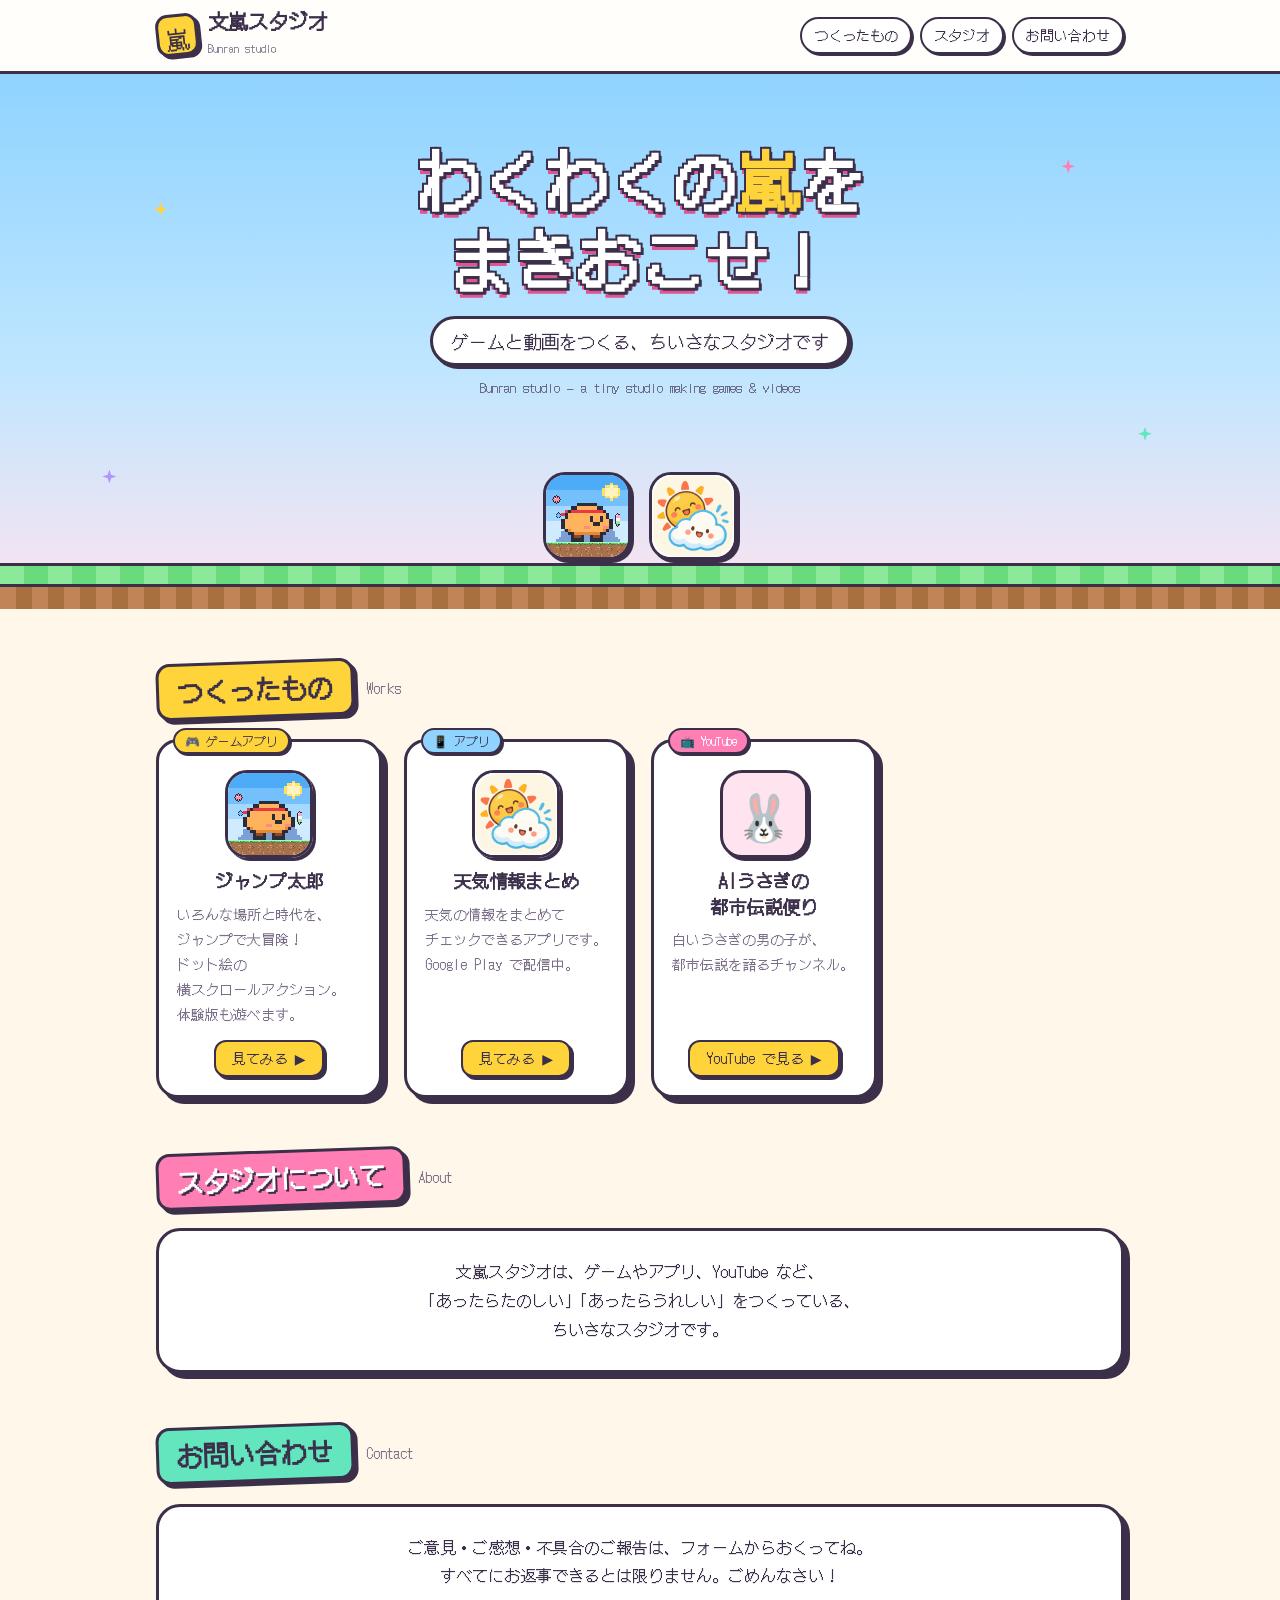
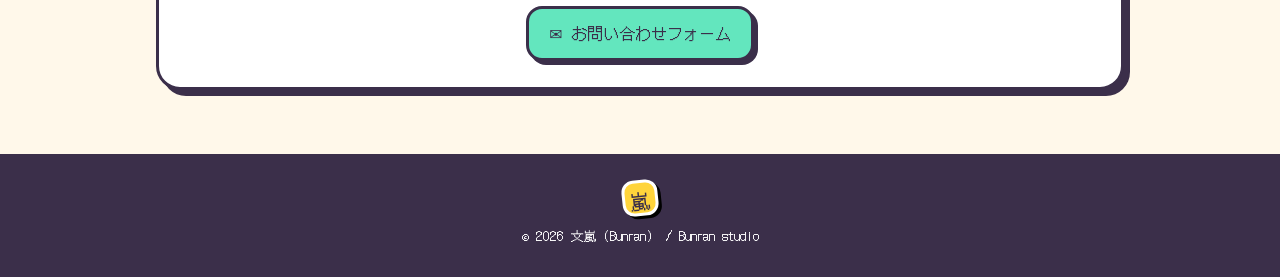
==== commit b79aaa4e: "YouTube チャンネルを追加、SNS画像をはまなすに" ====
--- a/index.html
+++ b/index.html
@@ -160,13 +160,13 @@
       </a>
 
       <!-- YouTube：チャンネルごとにカードを作る（LINEスタンプはそのチャンネルのページにのせる） -->
-      <div class="card soon">
+      <a class="card" href="https://www.youtube.com/@meru_AIusagi" target="_blank" rel="noopener">
         <span class="kind k-yt">📺 YouTube</span>
-        <div class="thumb t-yt">📺</div>
-        <h3>YouTube</h3>
-        <p>チャンネルのしょうかいは、ただいま準備中です。</p>
-        <span class="go">じゅんびちゅう</span>
-      </div>
+        <div class="thumb t-yt">🐰</div>
+        <h3>AIうさぎの都市伝説便り</h3>
+        <p>白いうさぎの男の子が、都市伝説を語るチャンネル。</p>
+        <span class="go">YouTube で見る ▶</span>
+      </a>
 
     </div>
   </section>
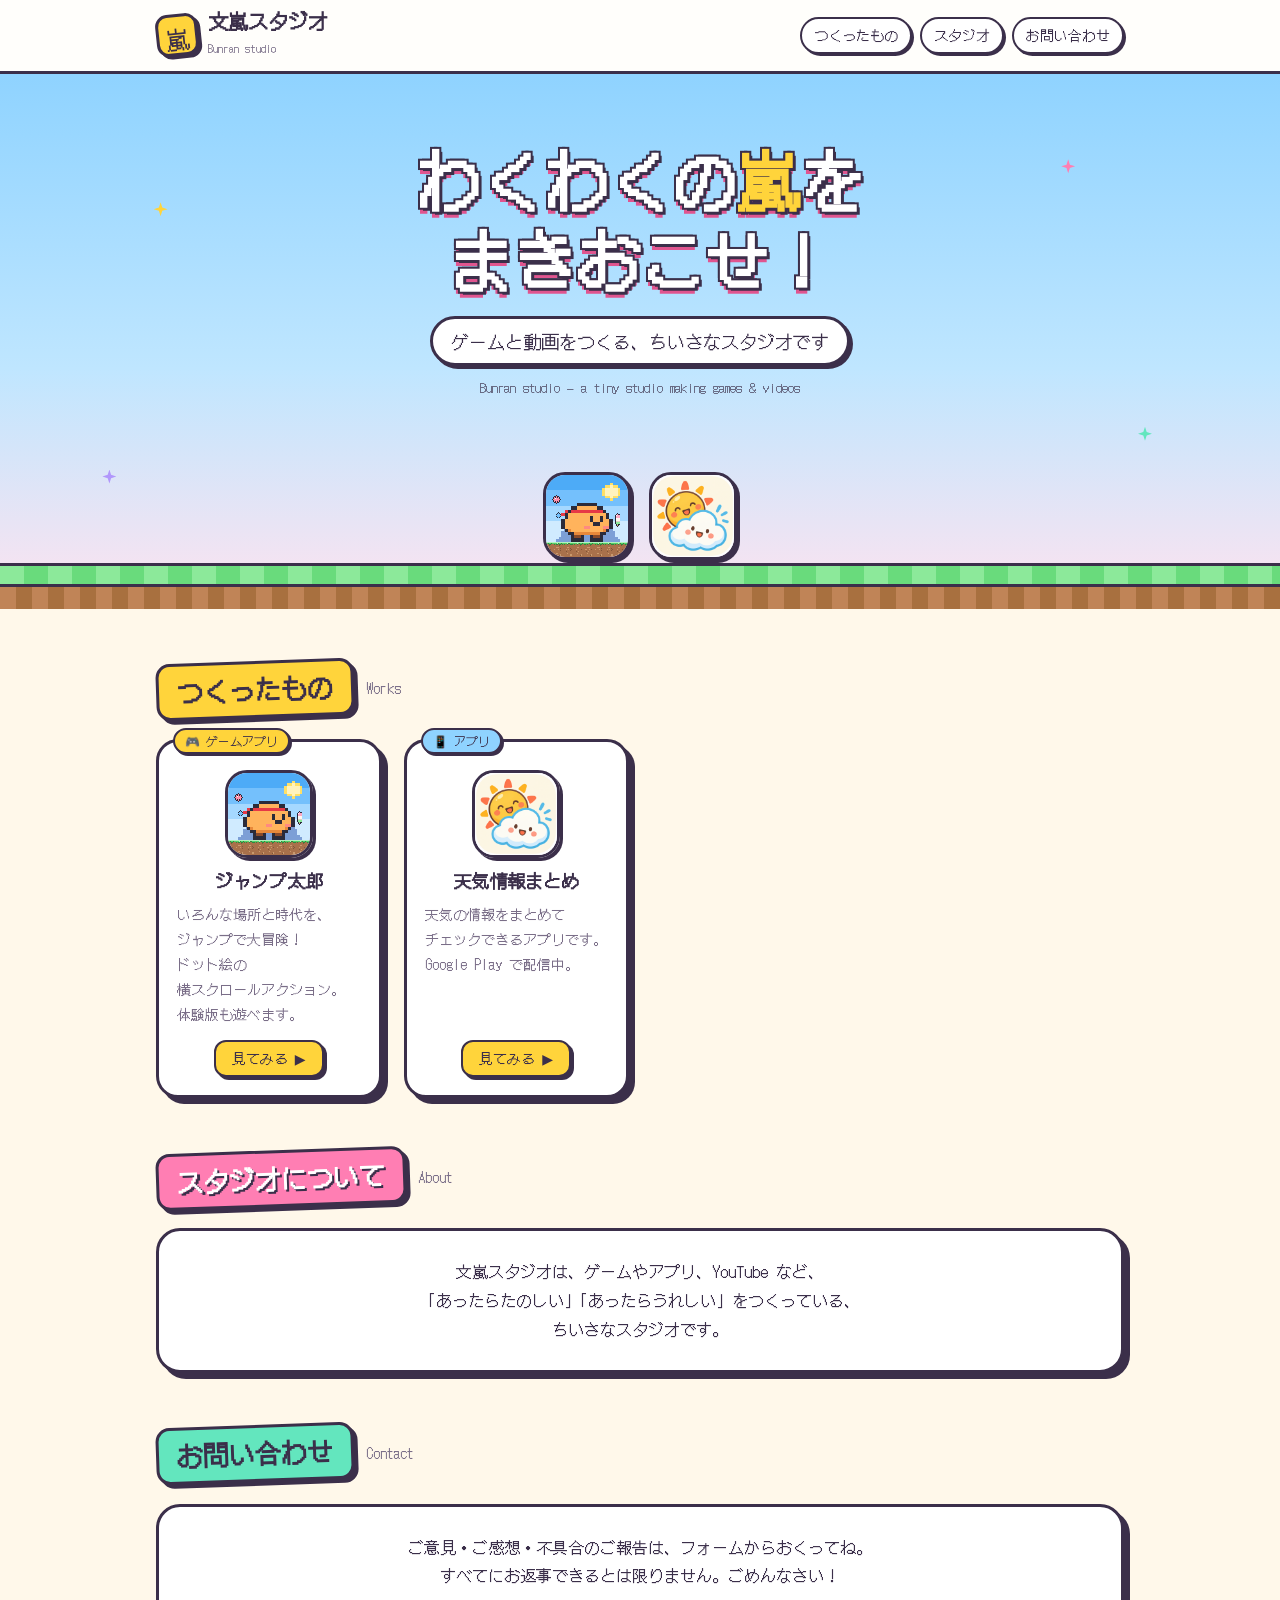
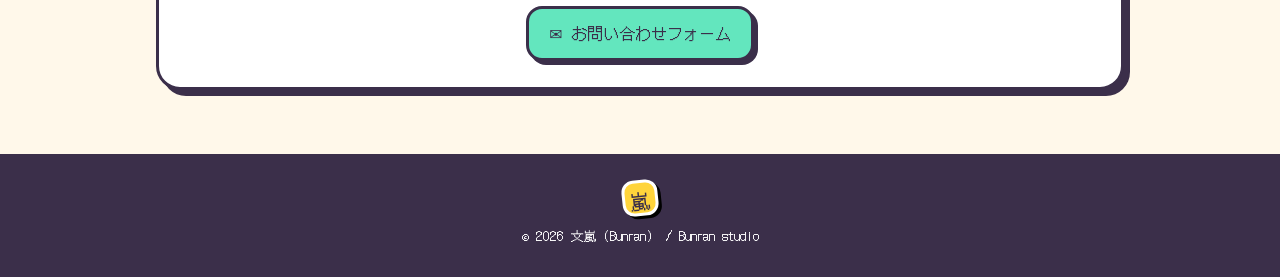
==== commit 82ceef39: "YouTube のカードをいったん外す" ====
--- a/index.html
+++ b/index.html
@@ -160,13 +160,6 @@
       </a>
 
       <!-- YouTube：チャンネルごとにカードを作る（LINEスタンプはそのチャンネルのページにのせる） -->
-      <a class="card" href="https://www.youtube.com/@meru_AIusagi" target="_blank" rel="noopener">
-        <span class="kind k-yt">📺 YouTube</span>
-        <div class="thumb t-yt">🐰</div>
-        <h3>AIうさぎの都市伝説便り</h3>
-        <p>白いうさぎの男の子が、都市伝説を語るチャンネル。</p>
-        <span class="go">YouTube で見る ▶</span>
-      </a>
 
     </div>
   </section>
